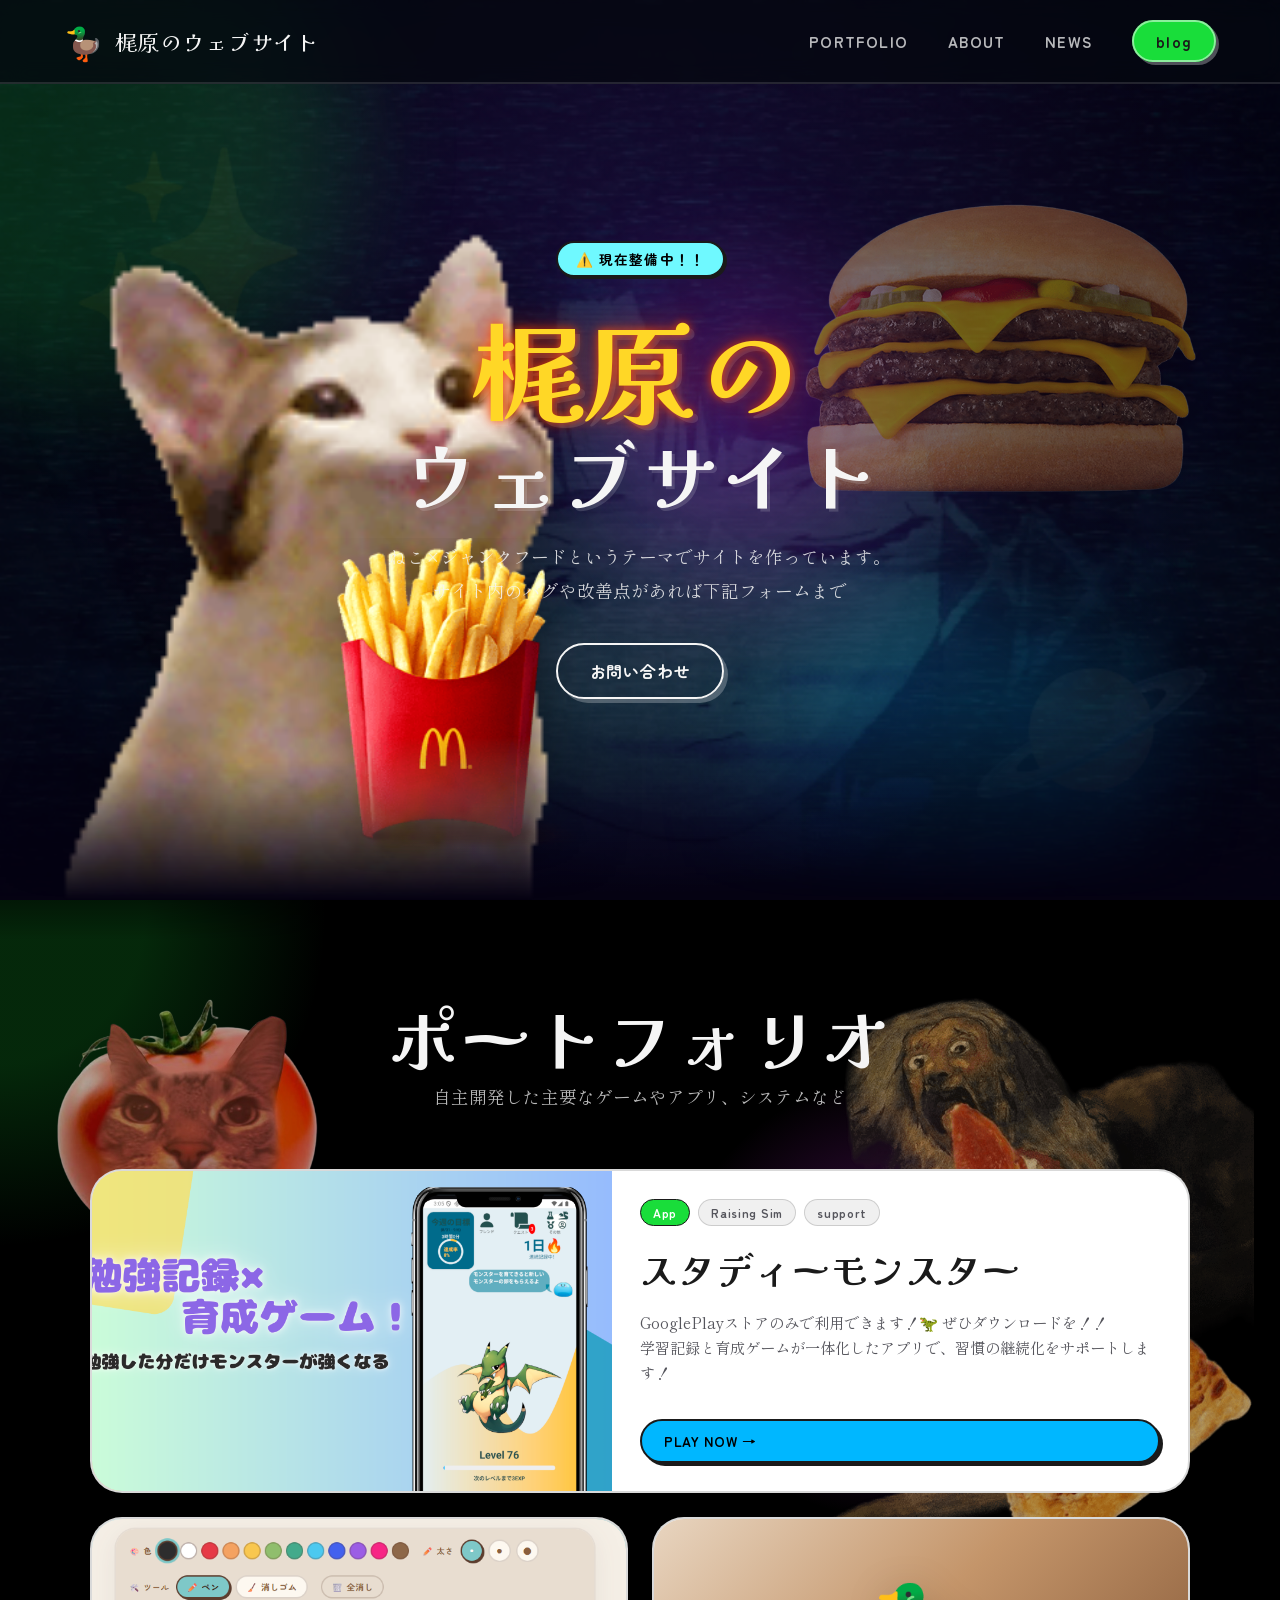
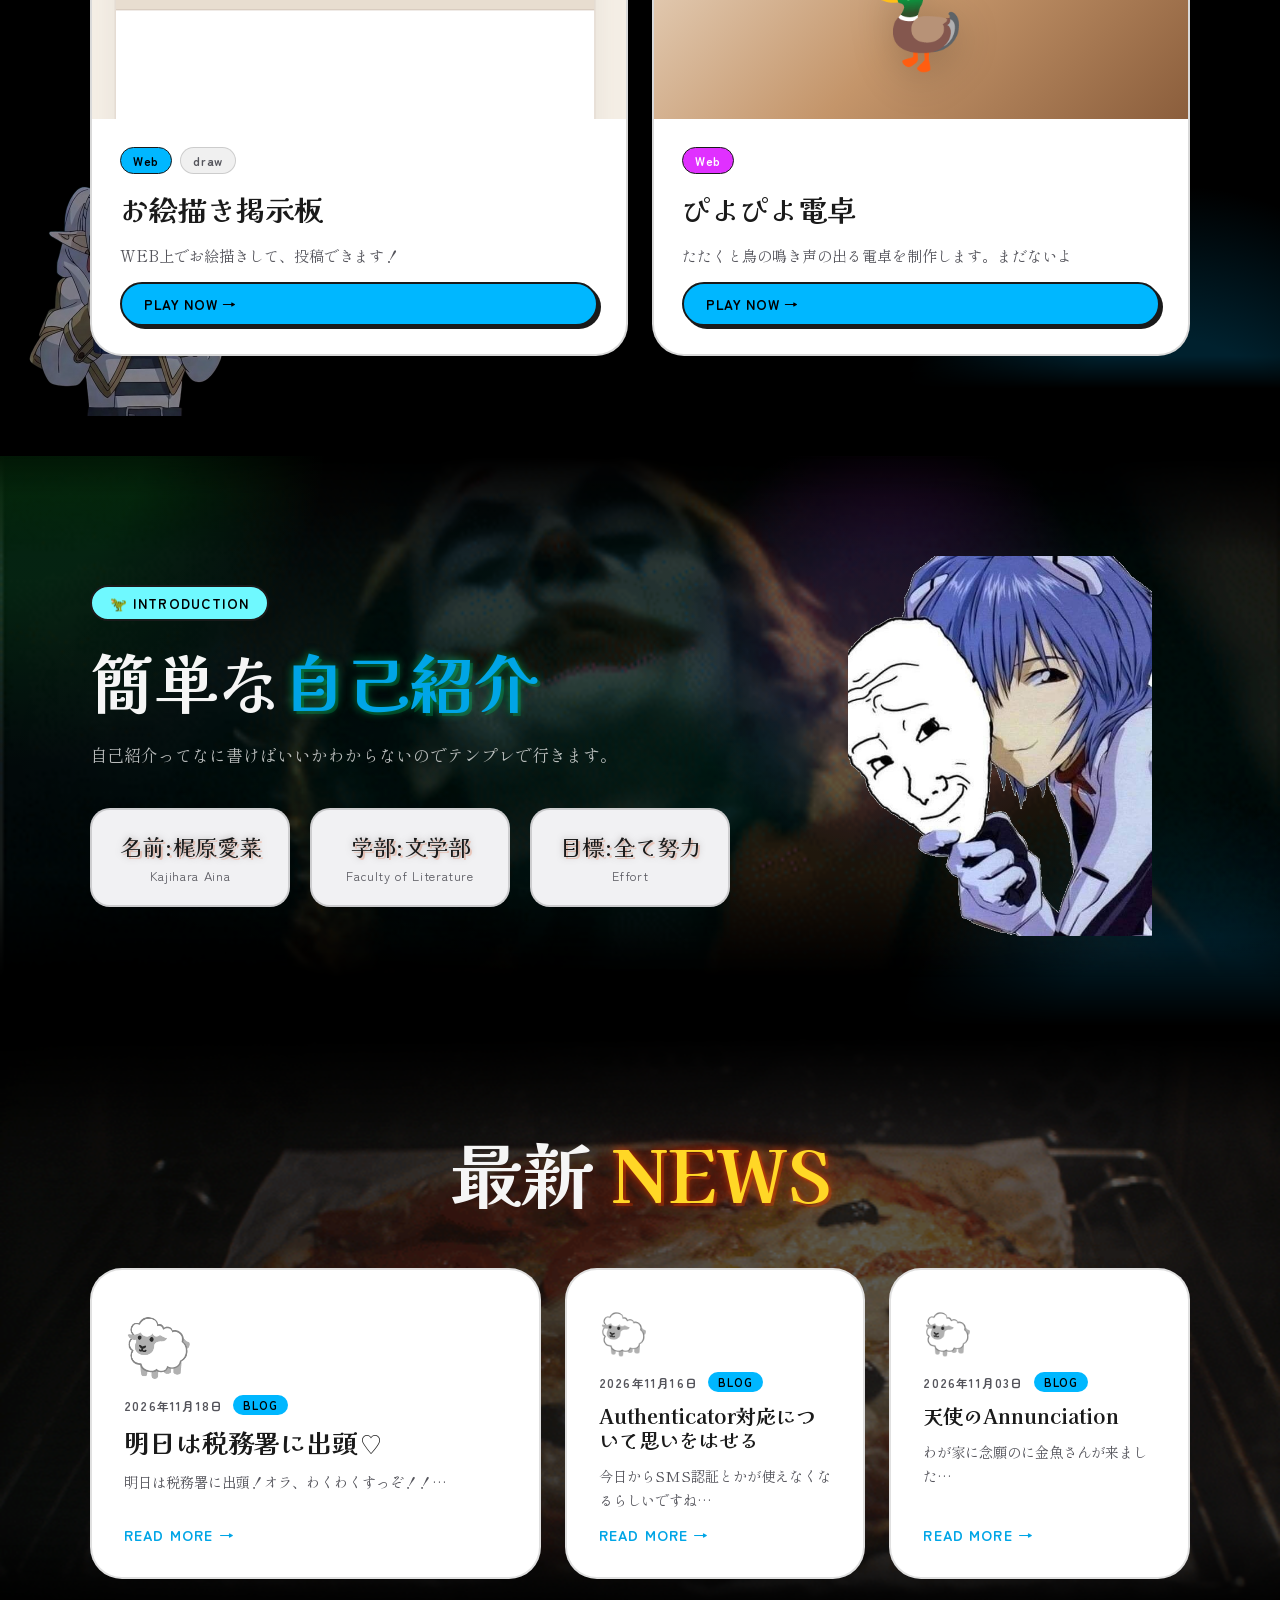
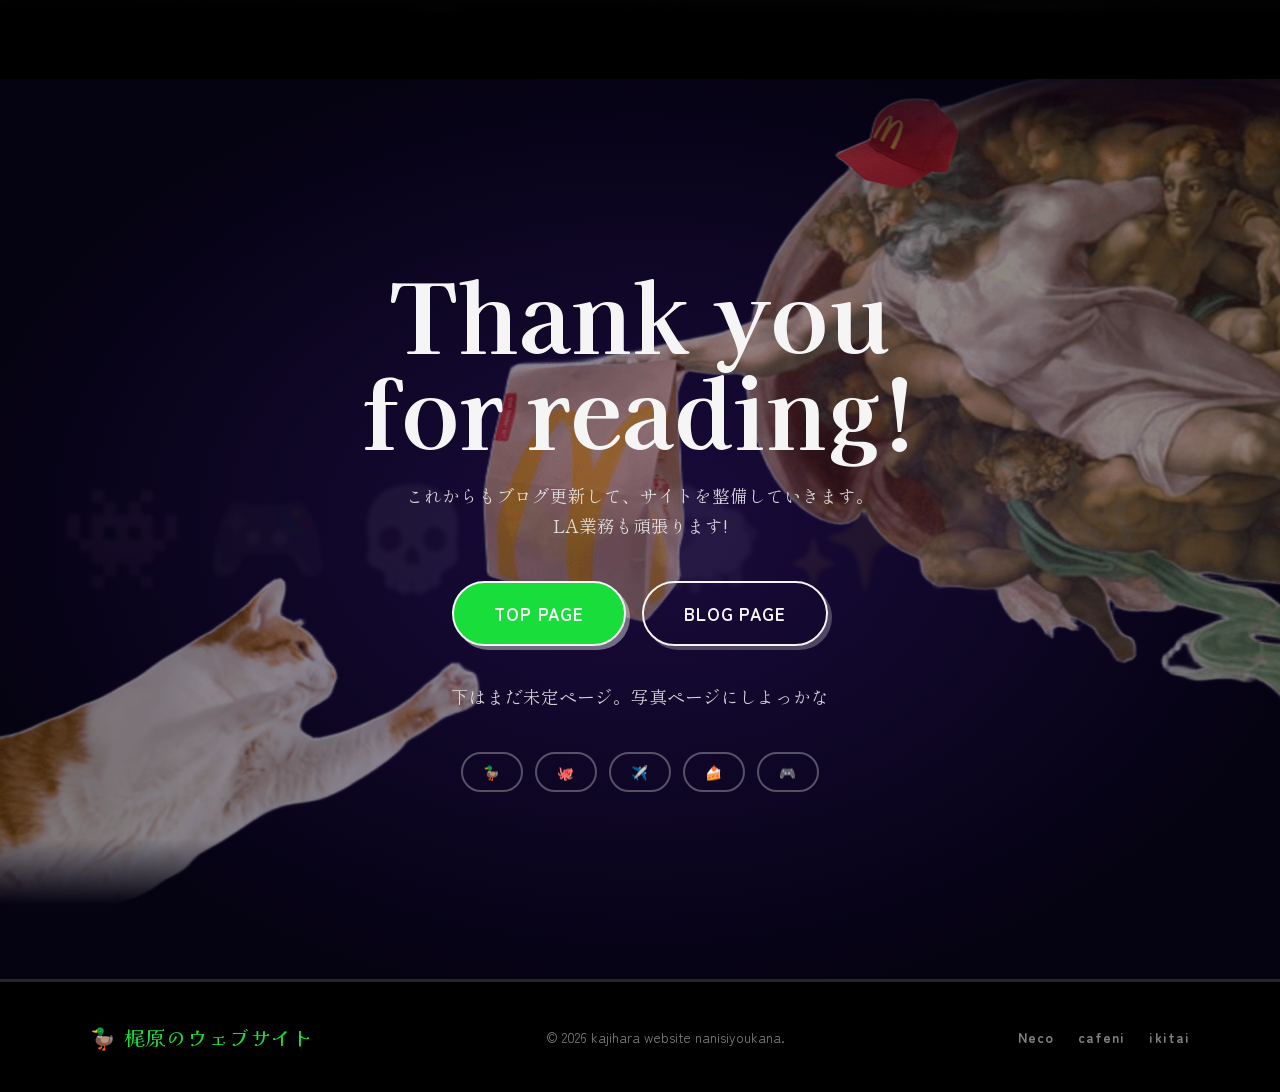
==== index.html @ 25a9c941 "デザイン修正2" ====
<!DOCTYPE html>
<html lang="ja">
<head>
  <meta charset="UTF-8" />
  <meta name="viewport" content="width=device-width, initial-scale=1.0" />
  <meta name="description" content="梶原のウェブサイトです。制作したゲームやアプリ、ブログなどを公開しています。" />
  <meta property="og:title" content="梶原のウェブサイト">
  <meta property="og:description" content="梶原のウェブサイトです。制作したゲームやアプリ、ブログなどを公開しています。">
  <meta property="og:image" content="https://itako0.github.io/gyorocchi-love/assets/img/thumbnail.png">
  <meta property="og:url" content="https://itako0.github.io/gyorocchi-love/">
  <meta property="og:type" content="website">
  <link rel="icon" href="https://itako0.github.io/gyorocchi-love/assets/img/favicon.png" type="image/png">
  <meta property="og:image:width" content="1200">
  <meta property="og:image:height" content="630">
  <meta name="twitter:card" content="summary_large_image">

  <title>梶原のウェブサイト</title>
  <link rel="stylesheet" href="common.css" />
  <link rel="stylesheet" href="cursor.css" />
  <link rel="stylesheet" href="index.css" />
  <link href="https://fonts.googleapis.com/css2?family=Zen+Maru+Gothic:wght@400;500;700;900&family=Shippori+Mincho:wght@400;600;700;800&family=Kaisei+Decol:wght@400;700&display=swap" rel="stylesheet" />
</head>
<body>

  <!-- NAV -->
  <nav class="navbar">
    <div class="nav-logo">
      <span class="logo-icon">🦆</span>
      <span class="logo-text">梶原のウェブサイト</span>
    </div>
    <ul class="nav-links">
      <li><a href="#portfolio">PORTFOLIO</a></li>
      <li><a href="#about">ABOUT</a></li>
      <li><a href="#news">NEWS</a></li>
      <li><a href="blog.html" class="nav-cta">blog</a></li>
    </ul>
    <button class="hamburger" id="hamburger" aria-label="menu">☰</button>
  </nav>

  <!-- HERO -->
  <section class="hero">
    <div class="hero-bg-shapes">
      <div class="shape shape-1"></div>
      <div class="shape shape-2"></div>
      <div class="shape shape-3"></div>
      <div class="blob blob-1">✨</div>
      <div class="blob blob-2">🪐</div>
      <img src="assets/img/dabuti.png" alt="" class="hero-burger-bg" />
    </div>
    <img src="assets/img/lojakg.gif" alt="" class="hero-cat-img" />
    <img src="assets/img/McFry.png" alt="" class="hero-fries-img" />
    <div class="hero-content">
      <div class="hero-badge">⚠️ 現在整備中！！</div>
      <h1 class="hero-title">
        <span class="line-2">梶原の</span>
        <span class="line-3">ウェブサイト</span>
        
      </h1>
      <p class="hero-desc">
       ねこ×ジャンクフードというテーマでサイトを作っています。<br>
       サイト内のバグや改善点があれば下記フォームまで
      </p>
      <div class="hero-btns">
        <a href="https://docs.google.com/forms/d/e/1FAIpQLScjM1PCplizDocFQvT2k_Tk1xQ-bJfkor9nS8gyiro2ziUb2w/viewform?usp=dialog" class="btn btn-outline">お問い合わせ</a>
      </div>
    </div>
  </section>


  <!-- GAMES -->
  <section class="games-section" id="portfolio">
    <div class="section-header">
      <h2 class="section-title">ポートフォリオ</span></h2>
      <p class="section-sub">自主開発した主要なゲームやアプリ、システムなど</p>
    </div>
    <div class="games-grid">
      <div class="game-card featured">
        <div class="game-card-inner">
          <div class="game-art game-art-1">
            <div class="game-art-bg"></div>
            <img src="assets/img/1.png" alt="スタディーモンスター" style="width:100%;height:100%;object-fit:cover;position:absolute;inset:0;" />
             <div class="game-particles">

            </div>
          </div>
          <div class="game-info">
            <div class="game-tags">
              <span class="tag tag-new">App</span>
              <span class="tag">Raising Sim</span>
              <span class="tag">support</span>
            </div>
            <h3 class="game-title">スタディーモンスター</h3>
            <p class="game-desc">GooglePlayストアのみで利用できます！🦖 ぜひダウンロードを！！<br>
              学習記録と育成ゲームが一体化したアプリで、習慣の継続化をサポートします！</p>
            <a href="https://su-studio.com/" class="btn btn-game">PLAY NOW →</a>
          </div>
        </div>
      </div>
      <div class="game-card">
        <div class="game-card-inner">
          <div class="game-art game-art-2">
            <img src="assets/img/oekaki.png" alt="お絵描き" style="width:100%;height:100%;object-fit:cover;position:absolute;inset:0;" />
          </div>
          <div class="game-info">
            <div class="game-tags">
              <span class="tag tag-classic">Web</span>
              <span class="tag">draw</span>
            </div>
            <h3 class="game-title">お絵描き掲示板</h3>
            <p class="game-desc">WEB上でお絵描きして、投稿できます！</p>
            <a href="oekaki.html" class="btn btn-game">PLAY NOW →</a>
          </div>
        </div>
      </div>
      <div class="game-card">
        <div class="game-card-inner">
          <div class="game-art game-art-3">
            <div class="game-emoji">🦆</div>
          </div>
          <div class="game-info">
            <div class="game-tags">
              <span class="tag tag-hard">Web</span>
            </div>
            <h3 class="game-title">ぴよぴよ電卓</h3>
            <p class="game-desc">たたくと鳥の鳴き声の出る電卓を制作します。まだないよ</p>
            <a href="#" class="btn btn-game">PLAY NOW →</a>
          </div>
        </div>
      </div>
    </div>
  </section>

  <!-- ABOUT -->
  <section class="about-section" id="about">
    <div class="about-blob-bg"></div>
    <div class="about-content">
      <div class="about-text">
        <div class="about-tag">🦖 INTRODUCTION</div>
        <h2 class="about-title">簡単な<span class="wiggle-text">自己紹介</span></h2>
        <p>自己紹介ってなに書けばいいかわからないのでテンプレで行きます。</p>
        <div class="stats-row">
          <div class="stat-box">
            <div class="stat-num">名前:梶原愛菜</div>
            <div class="stat-label">Kajihara Aina</div>
          </div>
          <div class="stat-box">
            <div class="stat-num">学部:文学部</div>
            <div class="stat-label">Faculty of Literature</div>
          </div>
          <div class="stat-box">
            <div class="stat-num">目標:全て努力</div>
            <div class="stat-label">Effort</div>
          </div>
        </div>
      </div>
      <div class="about-visual">
        <div class="team-blob">
          <img src="assets/img/ayanami.png" alt="あやなみ" class="about-pikacat" />
        </div>
      </div>
    </div>
  </section>

  <!-- NEWS -->
  <section class="news-section" id="news">
    <div class="section-header">
      <h2 class="section-title">最新 <span class="highlight">NEWS</span></h2>
    </div>
    <!-- posts.js の内容でJSが動的に生成（最新3件） -->
    <div class="news-grid" id="newsGrid"></div>
  </section>

  <!-- CONTACT -->
  <section class="contact-section" id="contact">
    <div class="contact-emoji-bg">👾🎮💀🦖🐑✨🔮🏆</div>
    <div class="contact-inner">
      <h2 class="contact-title">Thank you<br />for reading!</h2>
      <p>これからもブログ更新して、サイトを整備していきます。<br />LA業務も頑張ります!</p>
      <div class="contact-btns">
        <a href="#" class="btn btn-primary btn-big">TOP PAGE</a>
        <a href="blog.html" class="btn btn-outline btn-big">BLOG PAGE</a>
      </div>

      <p>下はまだ未定ページ。写真ページにしよっかな</p>

      <div class="social-links">
        <a href="oekaki.html" class="social-pill">🦆</a>
        <a href="#" class="social-pill">🐙</a>
        <a href="#" class="social-pill">✈️</a>
        <a href="#" class="social-pill">🍰</a>
        <a href="#" class="social-pill">🎮</a>
      </div>
    </div>
  </section>

  <!-- FOOTER -->
  <footer class="footer">
    <div class="footer-inner">
      <div class="footer-logo"><span>🦆</span> 梶原のウェブサイト</div>
      <p class="footer-text">© 2026 kajihara website nanisiyoukana.</p>
      <div class="footer-links">
        <a href="https://ja.wikipedia.org/wiki/%E3%83%8D%E3%82%B3">Neco</a>
        <a href="https://www.starbucks.co.jp/">cafeni</a>
        <a href="https://www.pref.hokkaido.lg.jp/">ikitai</a>
      </div>
    </div>
  </footer>

  <!-- DATA -->
  <script src="posts.js"></script>

  <script>
  // ── NEWSセクション ──
  (function() {
    const CATEGORY_EMOJI = {
      game:  "🎮",
      anime: "📺",
      life:  "🐑",
      make:  "🛠️",
      other: "✨"
    };

    const grid = document.getElementById('newsGrid');
    if (!grid || typeof POSTS === 'undefined') return;

    // IDの重複を除去しつつ日付の新しい順に並べ、先頭3件を取得
    const seen = new Set();
    const picks = [...POSTS]
      .sort((a, b) => b.date.localeCompare(a.date))
      .filter(p => {
        if (seen.has(p.id)) return false;
        seen.add(p.id);
        return true;
      })
      .slice(0, 3);

    if (picks.length === 0) {
      grid.innerHTML = '<p style="text-align:center;color:var(--brown-mid)">まだ記事がないよ</p>';
      return;
    }

    grid.innerHTML = picks.map((p, i) => {
      const big = i === 0 ? 'news-card-big' : '';
      const emoji = CATEGORY_EMOJI[p.category] || '✨';
      return `
        <article class="news-card ${big}">
          <div class="news-emoji">${emoji}</div>
          <div class="news-meta">
            <span class="news-date">${p.dateLabel.toUpperCase()}</span>
            <span class="news-cat">BLOG</span>
          </div>
          <h3>${p.title}</h3>
          <p>${p.summary.slice(0, 80)}…</p>
          <a href="blog.html#${p.id}" class="news-link">READ MORE →</a>
        </article>`;
    }).join('');
  })();

  // ── Hamburger ──
  document.getElementById('hamburger').addEventListener('click', () => {
    document.querySelector('.nav-links').classList.toggle('open');
  });

  // ── Scroll reveal ──
  const observer = new IntersectionObserver(entries => {
    entries.forEach(e => { if (e.isIntersecting) e.target.classList.add('revealed'); });
  }, { threshold: 0.15 });
  document.querySelectorAll('.game-card, .news-card, .stat-box, .about-text, .about-visual').forEach(el => observer.observe(el));
  </script>
</body>
</html>
---- common.css ----
/* =============================================
   common.css — index.html / blog.html 共通スタイル
   配色: 薄いオレンジ・薄い青緑・ベージュ・焦茶色
   ============================================= */

@import url('https://fonts.googleapis.com/css2?family=Zen+Maru+Gothic:wght@400;500;700;900&family=Shippori+Mincho:wght@400;600;700;800&family=Kaisei+Decol:wght@400;700&display=swap');

/* ── Variables ──
   宇宙デザイン: 白 / 黒ベース + サイバー蛍光カラー（コズミックネオン）
   ── */
:root {
  --bg:        #000000;   /* ページ背景（黒） */
  --page-text: #f5f5f5;   /* 黒背景の上に直接置く文字（白） */
  --page-text-sub: rgba(245,245,245,0.75); /* 黒背景の上のサブ文字 */
  --bg-dark:   #f1f1f3;
  --brown:     #1a1a1a;   /* メインテキスト（白背景では黒） */
  --brown-dark:#000000;   /* 黒背景・最深色 */
  --brown-mid: #55555c;   /* サブテキスト（グレー） */
  --orange:    #19dd3a;   /* 蛍光オレンジ */
  --orange-deep:#ffd726;  /* 蛍光オレンジレッド（ネオン） */
  --teal:      #00b7ff;   /* 蛍光グリーン/ティール */
  --teal-deep: #00a5e6;   /* 蛍光グリーン（濃） */
  --teal-light:#6ff9ff;   /* コズミックシアン */
  --cream:     #ffffff;
  --white:     #ffffff;
  --accent:    #f4ff3d;   /* 蛍光イエロー */
  --vsc-blue:   #00c8ff;  /* コズミックエレクトリックブルー */
  --vsc-purple: #e030ff;  /* コズミックネオンパープル/マゼンタ */
  --vsc-green:  #39ff8c;  /* コズミックネオングリーン */
  --vsc-pink:   #ff2ec4;  /* コズミックネオンピンク */
  --space-bg:   #050212;  /* 宇宙空間の黒（わずかに紫みを帯びた黒） */
  --space-bg-2: #1a0b3d;  /* 星雲の中心：深い宇宙紫 */
  --space-text: #f5f5f5;
  /* heroの色とりどりの光の丸を再現（各セクション・ページで共通利用） */
  --glow-shapes:
    radial-gradient(circle 330px at 4% 6%,   rgba(25,221,58,0.18) 0%, rgba(25,221,58,0.18) 45%, transparent 100%),
    radial-gradient(circle 280px at 88% 96%, rgba(0,183,255,0.18) 0%, rgba(0,183,255,0.18) 45%, transparent 100%),
    radial-gradient(circle 220px at 68% 36%, rgba(224,48,255,0.18) 0%, rgba(224,48,255,0.18) 45%, transparent 100%);
  --font-display: 'Kaisei Decol', serif;
  --font-body:    'Zen Maru Gothic', sans-serif;
  --font-mincho:  'Shippori Mincho', serif;
  --radius: 20px;
  --radius-lg: 32px;
}

/* ── Reset ── */
*, *::before, *::after { box-sizing: border-box; margin: 0; padding: 0; }
html { scroll-behavior: smooth; }
body { font-family: var(--font-body); background: var(--bg); color: var(--brown); overflow-x: hidden; }
a { text-decoration: none; color: inherit; }
ul { list-style: none; }

/* ── Buttons ── */
.btn { display: inline-flex; align-items: center; gap: 6px; padding: 14px 32px; border-radius: 100px; font-family: var(--font-body); font-weight: 700; font-size: 1rem; letter-spacing: 0.05em; border: 2.5px solid transparent; transition: transform 0.15s, box-shadow 0.15s; }
.btn:hover { transform: translateY(-3px) scale(1.04); }
.btn:active { transform: scale(0.97); }
.btn-primary { background: var(--orange); color: var(--white); border-color: var(--brown); box-shadow: 4px 4px 0 var(--brown); }
.btn-primary:hover { box-shadow: 6px 6px 0 var(--brown); }
.btn-outline { background: transparent; color: var(--brown); border-color: var(--brown); box-shadow: 4px 4px 0 rgba(0,0,0,0.25); }
.btn-outline:hover { background: var(--brown); color: var(--white); }
.btn-game { background: var(--teal); color: var(--brown-dark); border-color: var(--brown); box-shadow: 3px 3px 0 var(--brown); font-size: 0.85rem; padding: 10px 22px; }
.btn-game:hover { box-shadow: 5px 5px 0 var(--brown); background: var(--teal-deep); color: var(--white); }
.btn-big { font-size: 1.1rem; padding: 18px 40px; }

/* ── Tags ── */
.tag { font-family: var(--font-body); font-weight: 700; font-size: 0.75rem; letter-spacing: 0.06em; padding: 4px 12px; border-radius: 100px; background: rgba(0,0,0,0.06); border: 1.5px solid rgba(0,0,0,0.15); color: var(--brown-mid); }
.tag-new { background: var(--orange); color: var(--white); border-color: var(--brown); }
.tag-classic { background: var(--teal); color: var(--brown-dark); border-color: var(--brown); }
.tag-hard { background: var(--vsc-purple); color: #ffffff; border-color: var(--brown); }

/* ── Navbar ── */
.navbar { position: fixed; top: 0; left: 0; right: 0; z-index: 100; display: flex; align-items: center; justify-content: space-between; padding: 18px 5%; background: rgba(5,7,15,0.75); backdrop-filter: blur(12px); border-bottom: 2px solid rgba(255,255,255,0.12); }
.nav-logo { display: flex; align-items: center; gap: 10px; font-family: var(--font-display); font-size: 1.4rem; color: var(--space-text); letter-spacing: 0.03em; }
.logo-icon { font-size: 2rem; animation: bounce 2s ease-in-out infinite; }
.nav-links { display: flex; align-items: center; gap: 40px; }
.nav-links a { font-family: var(--font-body); font-weight: 700; font-size: 0.95rem; letter-spacing: 0.08em; color: var(--space-text); opacity: 0.75; transition: opacity 0.2s, color 0.2s; }
.nav-links a:hover { opacity: 1; color: var(--teal); }
.nav-cta { background: var(--orange) !important; color: #1a1a1a !important; opacity: 1 !important; padding: 8px 22px; border-radius: 100px; border: 2px solid rgba(255,255,255,0.5) !important; font-family: var(--font-body) !important; font-weight: 700 !important; box-shadow: 3px 3px 0 rgba(255,255,255,0.3); }
.nav-cta:hover { transform: translateY(-2px); box-shadow: 5px 5px 0 rgba(255,255,255,0.3); }
.hamburger { display: none; background: none; border: none; color: var(--space-text); font-size: 1.8rem; }

/* ── Ticker ── */
.ticker-wrap { background: var(--orange); border-top: 3px solid var(--brown); border-bottom: 3px solid var(--brown); overflow: hidden; padding: 14px 0; }
.ticker { display: flex; gap: 60px; white-space: nowrap; animation: ticker 20s linear infinite; }
.ticker span { font-family: var(--font-body); font-weight: 700; font-size: 1rem; color: var(--white); letter-spacing: 0.08em; }

/* ── Section Commons ── */
.section-header { text-align: center; margin-bottom: 60px; }
.section-title { font-family: var(--font-display); font-size: clamp(2.5rem, 6vw, 4.5rem); line-height: 1; color: var(--page-text); }
.section-sub { color: var(--page-text-sub); margin-top: 12px; font-size: 1.1rem; font-family: var(--font-mincho); }
.highlight { color: var(--orange-deep); text-shadow: 0 0 6px rgba(255,69,0,0.6), 0 0 18px rgba(255,69,0,0.4), 3px 3px 0 rgba(255,69,0,0.25); }

/* ── Footer ── */
.footer { background: var(--brown-dark); border-top: 3px solid rgba(255,255,255,0.15); padding: 40px 5%; }
.footer-inner { max-width: 1100px; margin: 0 auto; display: flex; align-items: center; justify-content: space-between; gap: 20px; flex-wrap: wrap; }
.footer-logo { font-family: var(--font-display); font-size: 1.3rem; color: var(--orange); display: flex; align-items: center; gap: 8px; }
.footer-text { color: rgba(255,255,255,0.5); font-size: 0.85rem; }
.footer-links { display: flex; gap: 24px; }
.footer-links a { font-family: var(--font-body); font-weight: 700; font-size: 0.85rem; letter-spacing: 0.08em; color: rgba(255,255,255,0.5); transition: color 0.2s; }
.footer-links a:hover { color: var(--cream); }

/* ── Animations ── */
@keyframes bounce { 0%, 100% { transform: translateY(0); } 50% { transform: translateY(-6px); } }
@keyframes slideIn { from { opacity: 0; transform: translateX(-40px); } to { opacity: 1; transform: none; } }
@keyframes fadeUp { from { opacity: 0; transform: translateY(20px); } to { opacity: 1; transform: none; } }
@keyframes popIn { from { opacity: 0; transform: scale(0.5); } to { opacity: 1; transform: scale(1); } }
@keyframes floatA { 0%, 100% { transform: translateY(0) translateX(0); } 33% { transform: translateY(-20px) translateX(10px); } 66% { transform: translateY(10px) translateX(-15px); } }
@keyframes floatB { 0%, 100% { transform: translateY(0); } 50% { transform: translateY(-20px); } }
@keyframes wiggle { 0%, 90%, 100% { transform: rotate(0deg); } 93% { transform: rotate(-4deg); } 96% { transform: rotate(4deg); } }
@keyframes teamFloat { 0%, 100% { transform: translateY(0); } 50% { transform: translateY(-10px); } }
@keyframes ticker { from { transform: translateX(0); } to { transform: translateX(-50%); } }

/* ── Responsive (共通) ── */
@media (max-width: 768px) {
  .nav-links { display: none; position: absolute; top: 100%; left: 0; right: 0; background: rgba(5,7,15,0.97); padding: 20px; flex-direction: column; gap: 20px; border-bottom: 3px solid rgba(255,255,255,0.15); }
  .nav-links.open { display: flex; }
  .hamburger { display: block; }
  .footer-inner { flex-direction: column; text-align: center; }
}
---- cursor.css ----
/* =============================================
   cursor.css — サイト全体共通カーソル設定
   ============================================= */

body {
  cursor: url('assets/img/cat_cursor.png') 4 4, auto;
}
---- index.css ----
/* =============================================
   index.css — index.html 専用スタイル
   共通変数・リセット・基本要素は common.css に
   ============================================= */

/* ── セクション境界をぼかすためのフェード（画像・光の層の上下端を透明にしてなじませる） ── */
:root {
  --fade-both:   linear-gradient(to bottom, transparent 0, #000 100px, #000 calc(100% - 160px), transparent 90%);
  --fade-bottom: linear-gradient(to bottom, #000 0, #000 calc(100% - 200px), transparent 100%);
  --fade-img-bottom: linear-gradient(to bottom, #000 0, #000 calc(100% - 140px), transparent 100%); /* 境界に接する画像の下端用 */
}

/* ── Hero Section ── */
.hero {
  --cat-w: min(760px, 62vw);
  min-height: 100vh;
  display: flex;
  flex-direction: column;
  align-items: center;
  justify-content: center;
  padding: 120px 5% 80px;
  position: relative;
  overflow: hidden;
  background:
    radial-gradient(ellipse at 20% 20%, rgba(255,255,255,0.9) 0%, transparent 1%),
    radial-gradient(ellipse at 70% 60%, rgba(255,255,255,0.7) 0%, transparent 1%),
    radial-gradient(ellipse at 85% 15%, rgba(255,255,255,0.8) 0%, transparent 1%),
    radial-gradient(ellipse at 40% 80%, rgba(247, 247, 247, 0.6) 0%, transparent 1%),
    radial-gradient(ellipse at 50% 30%, var(--space-bg-2) 0%, var(--space-bg) 70%);
  background-size: 3px 3px, 2px 2px, 2.5px 2.5px, 2px 2px, cover;
  background-repeat: repeat, repeat, repeat, repeat, no-repeat;
  text-align: center;
}
.hero, .hero * { color: var(--space-text); }
.hero { isolation: isolate; }
.hero::before { content: ''; position: absolute; inset: 0; background: url('assets/img/Lain.gif') center / cover no-repeat; opacity: 0.20; pointer-events: none; z-index: -1; -webkit-mask-image: var(--fade-bottom); mask-image: var(--fade-bottom); }

.hero-bg-shapes { position: absolute; inset: 0; pointer-events: none; -webkit-mask-image: var(--fade-bottom); mask-image: var(--fade-bottom); }
.shape {
  position: absolute;
  border-radius: 50%;
  opacity: 0.18;
  filter: blur(60px);
}
.shape-1 {
  width: 500px; height: 500px;
  background: var(--orange);
  top: -100px; left: -150px;
  animation: floatA 8s ease-in-out infinite;
}
.shape-2 {
  width: 400px; height: 400px;
  background: var(--teal);
  bottom: -80px; right: 10%;
  animation: floatB 10s ease-in-out infinite;
}
.shape-3 {
  width: 300px; height: 300px;
  background: var(--vsc-purple);
  top: 30%; right: 30%;
  animation: floatA 12s ease-in-out infinite reverse;
}
.blob { position: absolute; font-size: 200px; opacity: 0.04; pointer-events: none; animation: floatB 14s ease-in-out infinite; }
.blob-1 { top: 10%; left: 5%; }
.blob-2 { bottom: 5%; right: 5%; animation-delay: -3s; }

.hero-burger-bg {
  position: absolute;
  top: 18%;
  right: 0%;
  width: min(560px, 48vw);
  opacity: 0.4;
  z-index: 0;
  pointer-events: none;
  animation: spinSlow 20s linear infinite;
}

@keyframes spinSlow {
  from { transform: rotate(0deg); }
  to { transform: rotate(360deg); }
}

.hero-cat-img {
  position: absolute;
  left: -4%;
  bottom: 0;
  width: var(--cat-w);
  z-index: 1;
  pointer-events: none;
  filter: drop-shadow(0 25px 45px rgba(0,0,0,0.35));
  -webkit-mask-image: var(--fade-img-bottom);
  mask-image: var(--fade-img-bottom);
}

.hero-fries-img {
  position: absolute;
  left: -4%;
  bottom: calc(var(--cat-w) * 0.03);
  width: calc(var(--cat-w) * 0.8);
  transform: translateX(calc(var(--cat-w) * 0.25));
  z-index: 1;
  pointer-events: none;
  filter: drop-shadow(0 15px 25px rgba(0,0,0,0.3));
  -webkit-mask-image: var(--fade-img-bottom);
  mask-image: var(--fade-img-bottom);
}

.hero-content { max-width: 680px; z-index: 2; }

.hero-badge {
  display: inline-block;
  background: var(--teal-light);
  color: var(--brown-dark);
  font-family: var(--font-body);
  font-weight: 700;
  font-size: 0.85rem;
  letter-spacing: 0.08em;
  padding: 6px 18px;
  border-radius: 100px;
  border: 2px solid var(--brown);
  margin-bottom: 28px;
  box-shadow: 2px 2px 0 var(--brown);
  animation: popIn 0.6s cubic-bezier(0.34,1.56,0.64,1) both;
}

.hero-title { font-family: var(--font-display); line-height: 1.1; margin-bottom: 24px; }
.hero-title .line-1 { display: block; font-size: clamp(2rem, 5vw, 3.5rem); color: var(--teal-light); animation: slideIn 0.5s 0.1s both; }
.hero-title .line-2 { display: block; font-size: clamp(3.5rem, 10vw, 7rem); color: var(--orange-deep); text-shadow: 0 0 10px rgba(255,69,0,0.85), 0 0 30px rgba(255,69,0,0.5), 5px 5px 0 rgba(255,255,255,0.12); animation: slideIn 0.5s 0.2s both; }
.hero-title .line-3 { display: block; font-size: clamp(2.5rem, 7vw, 5rem); color: var(--space-text); text-shadow: 3px 3px 0 rgba(255,255,255,0.15); animation: slideIn 0.5s 0.3s both; }
.hero-title .line-4 { display: block; font-size: clamp(2.5rem, 7vw, 5rem); color: var(--teal); text-shadow: 0 0 8px rgba(0,255,178,0.8), 0 0 24px rgba(0,255,178,0.5), 4px 4px 0 rgba(0,230,118,0.3); animation: slideIn 0.5s 0.4s both; }

.hero-desc { font-size: 1.1rem; line-height: 1.9; color: rgba(245,245,245,0.85); margin-bottom: 36px; animation: fadeUp 0.6s 0.5s both; font-family: var(--font-mincho); }
.hero-desc em { color: var(--accent); font-style: normal; font-weight: 700; }
.hero-btns { display: flex; gap: 16px; flex-wrap: wrap; justify-content: center; animation: fadeUp 0.6s 0.6s both; }
.hero .btn-outline { color: var(--space-text); border-color: var(--space-text); box-shadow: 4px 4px 0 rgba(255,255,255,0.25); }
.hero .btn-outline:hover { background: var(--space-text); color: var(--space-bg); }
.hero .btn-primary { border-color: var(--space-text); box-shadow: 4px 4px 0 rgba(255,255,255,0.4); }
.hero .btn-primary:hover { box-shadow: 6px 6px 0 rgba(255,255,255,0.4); }

/* ── Games Section ── */
.games-section { padding: 100px 5%; background: var(--bg); position: relative; overflow: hidden; }
.games-section::before, .about-section::before { content: ''; position: absolute; inset: -60px; background: var(--glow-shapes); pointer-events: none; z-index: 0; animation: floatA 14s ease-in-out infinite; -webkit-mask-image: var(--fade-both); mask-image: var(--fade-both); }
.about-section .about-content { position: relative; z-index: 1; }
.games-section { isolation: isolate; }
.games-section::before { z-index: -1; }
/* ポートフォリオの飾り（セクション基準で配置・すべてカードより後ろ） */
/* 左下：freren（透明度70%） */
.games-section::after { content: ''; position: absolute; inset: 0; pointer-events: none; z-index: -1; opacity: 0.7;
  background: url('assets/img/freren.png') no-repeat left 0.1% bottom 40px / clamp(250px, 18vw, 300px) auto; }
/* 右上：pizakui（透明度70%・ゆらゆら揺れる） */
.games-section .section-header::before { content: ''; position: absolute; right: 2%; top: 10px; width: clamp(500px, 14vw, 230px); aspect-ratio: 654 / 1136; pointer-events: none; z-index: -1; opacity: 0.7;
  background: url('assets/img/pizakui.png') no-repeat center / contain; transform-origin: 50% 40%; animation: pizzaSway 5s ease-in-out infinite; }
@keyframes pizzaSway {
  0%, 100% { transform: translate(0, 0) rotate(-4deg); }
  25%      { transform: translate(-6px, -10px) rotate(0deg); }
  50%      { transform: translate(0, -4px) rotate(4deg); }
  75%      { transform: translate(6px, -12px) rotate(0deg); }
}
/* 左中部：iceneko（くるくる回転） */
.games-section .games-grid::before { content: ''; position: absolute; left: 3%; top: calc(20% - var(--ice-w) / 2); --ice-w: clamp(300px, 13vw, 210px); width: var(--ice-w); height: var(--ice-w); pointer-events: none; z-index: -1; opacity: 0.7;
  background: url('assets/img/iceneko.png') no-repeat center / contain; animation: spinSlow 18s linear infinite; }

.games-grid {
  display: grid;
  grid-template-columns: repeat(2, 1fr);
  gap: 24px;
  max-width: 1100px;
  margin: 0 auto;
}

.game-card {
  background: var(--cream);
  border: 2.5px solid rgba(0,0,0,0.15);
  border-radius: var(--radius-lg);
  overflow: hidden;
  transition: transform 0.25s, box-shadow 0.25s, border-color 0.25s;
  opacity: 0;
  transform: translateY(30px);
}
.game-card.revealed { opacity: 1; transform: translateY(0); transition: opacity 0.5s, transform 0.5s, box-shadow 0.25s, border-color 0.25s; }
.game-card:hover { transform: translateY(-8px) scale(1.01); box-shadow: 0 20px 50px rgba(0,0,0,0.15); border-color: var(--orange); }
.game-card.featured { grid-column: span 2; }
.featured .game-card-inner { display: flex; gap: 0; }
.featured .game-art { flex: 1; }
.featured .game-info { flex: 1; }
.game-card-inner { height: 100%; display: flex; flex-direction: column; }
.featured .game-card-inner { flex-direction: row; }

.game-art { min-height: 200px; display: flex; align-items: center; justify-content: center; position: relative; overflow: hidden; }
.featured .game-art { min-height: 320px; }
.game-art-1 { background: linear-gradient(135deg, #f4d5b8, #e8a87c, #d4956a); }
.game-art-2 { background: linear-gradient(135deg, #b2e0e0, #7ec8c8, #4ba3a3); }
.game-art-3 { background: linear-gradient(135deg, #e8d5c0, #c4956a, #8b5e3c); }

.game-emoji { font-size: 80px; position: relative; z-index: 1; animation: floatB 4s ease-in-out infinite; filter: drop-shadow(0 10px 20px rgba(0,0,0,0.2)); }
.featured .game-emoji { font-size: 120px; }

.game-particles { position: absolute; inset: 0; display: flex; align-items: center; justify-content: space-around; padding: 20px; font-size: 1.5rem; opacity: 0.5; }
.game-particles span:nth-child(1) { animation: floatA 3s ease-in-out infinite; }
.game-particles span:nth-child(2) { animation: floatB 4s ease-in-out infinite; }
.game-particles span:nth-child(3) { animation: floatA 5s ease-in-out infinite reverse; }
.game-particles span:nth-child(4) { animation: floatB 3.5s ease-in-out infinite; }

.game-info { padding: 28px; display: flex; flex-direction: column; gap: 14px; }
.game-tags { display: flex; gap: 8px; flex-wrap: wrap; }
.game-title { font-family: var(--font-display); font-size: 1.8rem; color: var(--brown); }
.featured .game-title { font-size: 2.4rem; }
.game-desc { color: var(--brown-mid); line-height: 1.65; font-size: 0.95rem; flex: 1; font-family: var(--font-mincho); }

/* ── About Section ── */
.about-section { padding: 100px 5%; position: relative; overflow: hidden; background: var(--bg); }
.about-section::after { content: ''; position: absolute; inset: 0; background: url('assets/img/yanineko.gif') center / cover no-repeat; opacity: 0.35; pointer-events: none; z-index: 0; -webkit-mask-image: var(--fade-both); mask-image: var(--fade-both); }
.about-blob-bg { position: absolute; inset: 0; background: radial-gradient(ellipse at 60% 50%, rgba(0,255,178,0.12) 0%, transparent 70%); pointer-events: none; -webkit-mask-image: var(--fade-both); mask-image: var(--fade-both); }
.about-content { max-width: 1100px; margin: 0 auto; display: flex; align-items: center; gap: 80px; }
.about-text { flex: 1; opacity: 0; transform: translateX(-30px); }
.about-text.revealed { opacity: 1; transform: none; transition: all 0.6s ease; }
.about-tag { display: inline-block; background: var(--teal-light); color: var(--brown-dark); font-family: var(--font-body); font-weight: 700; font-size: 0.85rem; letter-spacing: 0.08em; padding: 6px 18px; border-radius: 100px; border: 2px solid var(--brown); margin-bottom: 24px; }
.about-title { font-family: var(--font-display); font-size: clamp(2.5rem, 5vw, 4rem); line-height: 1.1; margin-bottom: 24px; color: var(--page-text); }
.wiggle-text { color: var(--teal-deep); display: inline-block; text-shadow: 0 0 10px rgba(0,230,118,0.55), 3px 3px 0 rgba(0,230,118,0.2); animation: wiggle 3s ease-in-out infinite; }
.about-text p { color: var(--page-text-sub); line-height: 1.9; margin-bottom: 16px; font-size: 1.05rem; font-family: var(--font-mincho); }
.stats-row { display: flex; gap: 20px; margin-top: 36px; }
.stat-box { background: var(--bg-dark); border: 2px solid rgba(0,0,0,0.15); border-radius: var(--radius); padding: 20px 24px; flex: 1; text-align: center; opacity: 0; transform: translateY(20px); transition: opacity 0.5s, transform 0.5s; }
.stat-box.revealed { opacity: 1; transform: none; }
.stat-box:nth-child(1) { transition-delay: 0.1s; }
.stat-box:nth-child(2) { transition-delay: 0.2s; }
.stat-box:nth-child(3) { transition-delay: 0.3s; }
.stat-num { font-family: var(--font-display); font-size: 1.4rem; color: var(--brown-dark-deep); text-shadow: 0 0 6px rgba(100, 89, 85, 0.5), 2px 2px 0 rgba(255,69,0,0.2); }
.stat-label { font-size: 0.8rem; color: var(--brown-mid); letter-spacing: 0.05em; margin-top: 4px; }
.about-visual { flex: 0 0 300px; display: flex; align-items: center; justify-content: center; opacity: 0; transform: translateX(30px); }
.about-visual.revealed { opacity: 1; transform: none; transition: all 0.6s 0.2s ease; }
.team-blob { position: relative; width: 380px; height: 380px; display: flex; align-items: center; justify-content: center; }
.about-pikacat { width: 100%; height: 100%; object-fit: contain; }
.team-emoji { position: absolute; font-size: 2.8rem; background: var(--bg-dark); border-radius: 50%; width: 70px; height: 70px; display: flex; align-items: center; justify-content: center; border: 3px solid var(--teal); box-shadow: 0 4px 16px rgba(0,0,0,0.12); }
.team-e1 { top: 0; left: 50%; transform: translateX(-50%); animation: teamFloat 4s ease-in-out infinite; }
.team-e2 { right: 0; top: 30%; animation: teamFloat 4s ease-in-out 0.5s infinite; }
.team-e3 { bottom: 10%; right: 10%; animation: teamFloat 4s ease-in-out 1s infinite; }
.team-e4 { bottom: 10%; left: 10%; animation: teamFloat 4s ease-in-out 1.5s infinite; }
.team-e5 { left: 0; top: 30%; animation: teamFloat 4s ease-in-out 2s infinite; }

/* ── News Section ── */
.news-section { padding: 100px 5%; background: var(--bg); position: relative; overflow: hidden; }
.news-section::before { content: ''; position: absolute; inset: 0; background: url('assets/img/piza.gif') center / cover no-repeat; opacity: 0.35; pointer-events: none; z-index: 0; -webkit-mask-image: var(--fade-both); mask-image: var(--fade-both); }
.news-section .section-header, .news-section .news-grid { position: relative; z-index: 1; }
.news-grid { display: grid; grid-template-columns: 1.5fr 1fr 1fr; gap: 24px; max-width: 1100px; margin: 0 auto; }
.news-card { background: var(--cream); border: 2px solid rgba(0,0,0,0.12); border-radius: var(--radius-lg); padding: 32px; display: flex; flex-direction: column; gap: 12px; transition: transform 0.25s, border-color 0.25s; opacity: 0; transform: translateY(20px); }
.news-card.revealed { opacity: 1; transform: none; transition: opacity 0.5s, transform 0.5s, border-color 0.25s; }
.news-card:hover { transform: translateY(-6px); border-color: var(--teal); }
.news-emoji { font-size: 2.5rem; }
.news-card-big .news-emoji { font-size: 3.5rem; }
.news-meta { display: flex; gap: 10px; align-items: center; }
.news-date { font-family: var(--font-body); font-weight: 700; font-size: 0.75rem; color: var(--brown-mid); letter-spacing: 0.1em; }
.news-cat { font-family: var(--font-body); font-weight: 700; font-size: 0.7rem; background: var(--teal); color: var(--brown-dark); padding: 2px 10px; border-radius: 100px; letter-spacing: 0.08em; }
.news-card h3 { font-family: var(--font-display); font-size: 1.25rem; line-height: 1.2; color: var(--brown); }
.news-card-big h3 { font-size: 1.6rem; }
.news-card p { color: var(--brown-mid); font-size: 0.9rem; line-height: 1.65; flex: 1; font-family: var(--font-mincho); }
.news-link { font-family: var(--font-body); font-weight: 700; font-size: 0.9rem; letter-spacing: 0.08em; color: var(--teal-deep); transition: color 0.2s; }
.news-link:hover { color: var(--orange-deep); }

/* ── Contact Section ── */
.contact-section {
  padding: 100px 5%;
  position: relative;
  overflow: hidden;
  text-align: center;
  background:
    radial-gradient(ellipse at 15% 70%, rgba(255,255,255,0.9) 0%, transparent 1%),
    radial-gradient(ellipse at 60% 20%, rgba(255,255,255,0.7) 0%, transparent 1%),
    radial-gradient(ellipse at 90% 80%, rgba(255,255,255,0.8) 0%, transparent 1%),
    radial-gradient(ellipse at 35% 40%, rgba(255,255,255,0.6) 0%, transparent 1%),
    radial-gradient(ellipse at 50% 50%, var(--space-bg-2) 0%, var(--space-bg) 75%);
  background-size: 3px 3px, 2px 2px, 2.5px 2.5px, 2px 2px, cover;
  background-repeat: repeat, repeat, repeat, repeat, no-repeat;
  min-height: 100vh;
  display: flex;
  align-items: center;
  justify-content: center;
}
.contact-section, .contact-section * { color: var(--space-text); }
.contact-section::before {
  content: "";
  position: absolute;
  inset: -20px;
  background-image: url('assets/img/kami.png');
  background-size: cover;
  background-position: center;
  background-repeat: no-repeat;
  opacity: 0.55;
  z-index: 0;
  pointer-events: none;
  animation: kamiSway 12s ease-in-out infinite;
  -webkit-mask-image: var(--fade-both);
  mask-image: var(--fade-both);
}
@keyframes kamiSway {
  0%   { transform: translate(0, 0) scale(1.02) rotate(0deg); }
  25%  { transform: translate(10px, -8px) scale(1.03) rotate(0.4deg); }
  50%  { transform: translate(-6px, 6px) scale(1.02) rotate(-0.3deg); }
  75%  { transform: translate(-10px, -4px) scale(1.03) rotate(0.2deg); }
  100% { transform: translate(0, 0) scale(1.02) rotate(0deg); }
}
.contact-emoji-bg { position: absolute; top: 50%; left: 50%; transform: translate(-50%, -50%); font-size: 100px; opacity: 0.06; letter-spacing: 20px; white-space: nowrap; pointer-events: none; filter: blur(2px); animation: floatA 20s linear infinite; z-index: 0; }
.contact-inner { position: relative; z-index: 1; max-width: 700px; margin: 0 auto; }
.contact-title { font-family: var(--font-display); font-size: clamp(3rem, 8vw, 6rem); line-height: 1; margin-bottom: 24px; color: var(--space-text); }
.contact-section p { color: rgba(245,245,245,0.85); font-size: 1.1rem; line-height: 1.7; margin-bottom: 40px; font-family: var(--font-mincho); }
.contact-btns { display: flex; gap: 16px; justify-content: center; flex-wrap: wrap; margin-bottom: 36px; }
.contact-section .btn-outline { color: var(--space-text); border-color: var(--space-text); box-shadow: 4px 4px 0 rgba(255,255,255,0.25); }
.contact-section .btn-outline:hover { background: var(--space-text); color: var(--space-bg); }
.contact-section .btn-primary { border-color: var(--space-text); box-shadow: 4px 4px 0 rgba(255,255,255,0.4); }
.social-links { display: flex; gap: 12px; justify-content: center; flex-wrap: wrap; }
.social-pill { font-family: var(--font-body); font-weight: 700; font-size: 0.85rem; letter-spacing: 0.08em; padding: 8px 20px; border: 2px solid rgba(255,255,255,0.3); border-radius: 100px; color: var(--space-text); transition: all 0.2s; }
.social-pill:hover { border-color: var(--teal); color: var(--teal); transform: translateY(-2px); }

/* ── Responsive (index) ── */
@media (max-width: 1000px) {
  .games-grid { grid-template-columns: 1fr; }
  .game-card.featured { grid-column: span 1; }
  .featured .game-card-inner { flex-direction: column; }
  .news-grid { grid-template-columns: 1fr; }
  .about-content { flex-direction: column; gap: 48px; }
  .about-visual { flex: auto; }
}
@media (max-width: 768px) {
  .hero { padding-top: 100px; gap: 20px; }
  .hero-btns { justify-content: center; }
  .stats-row { flex-direction: column; gap: 12px; }
  .hero { --cat-w: min(400px, 78vw); }
  .hero-cat-img { width: var(--cat-w); left: 50%; right: auto; bottom: 0; transform: translateX(-50%); opacity: 0.5; }
  .hero-fries-img { width: calc(var(--cat-w) * 0.8); left: 50%; bottom: calc(var(--cat-w) * 0.03); transform: translateX(calc(-50% + var(--cat-w) * 0.25)); opacity: 0.5; }
  .hero-burger-bg { width: min(260px, 62vw); top: 20%; right: 0%; opacity: 0.3; }
}
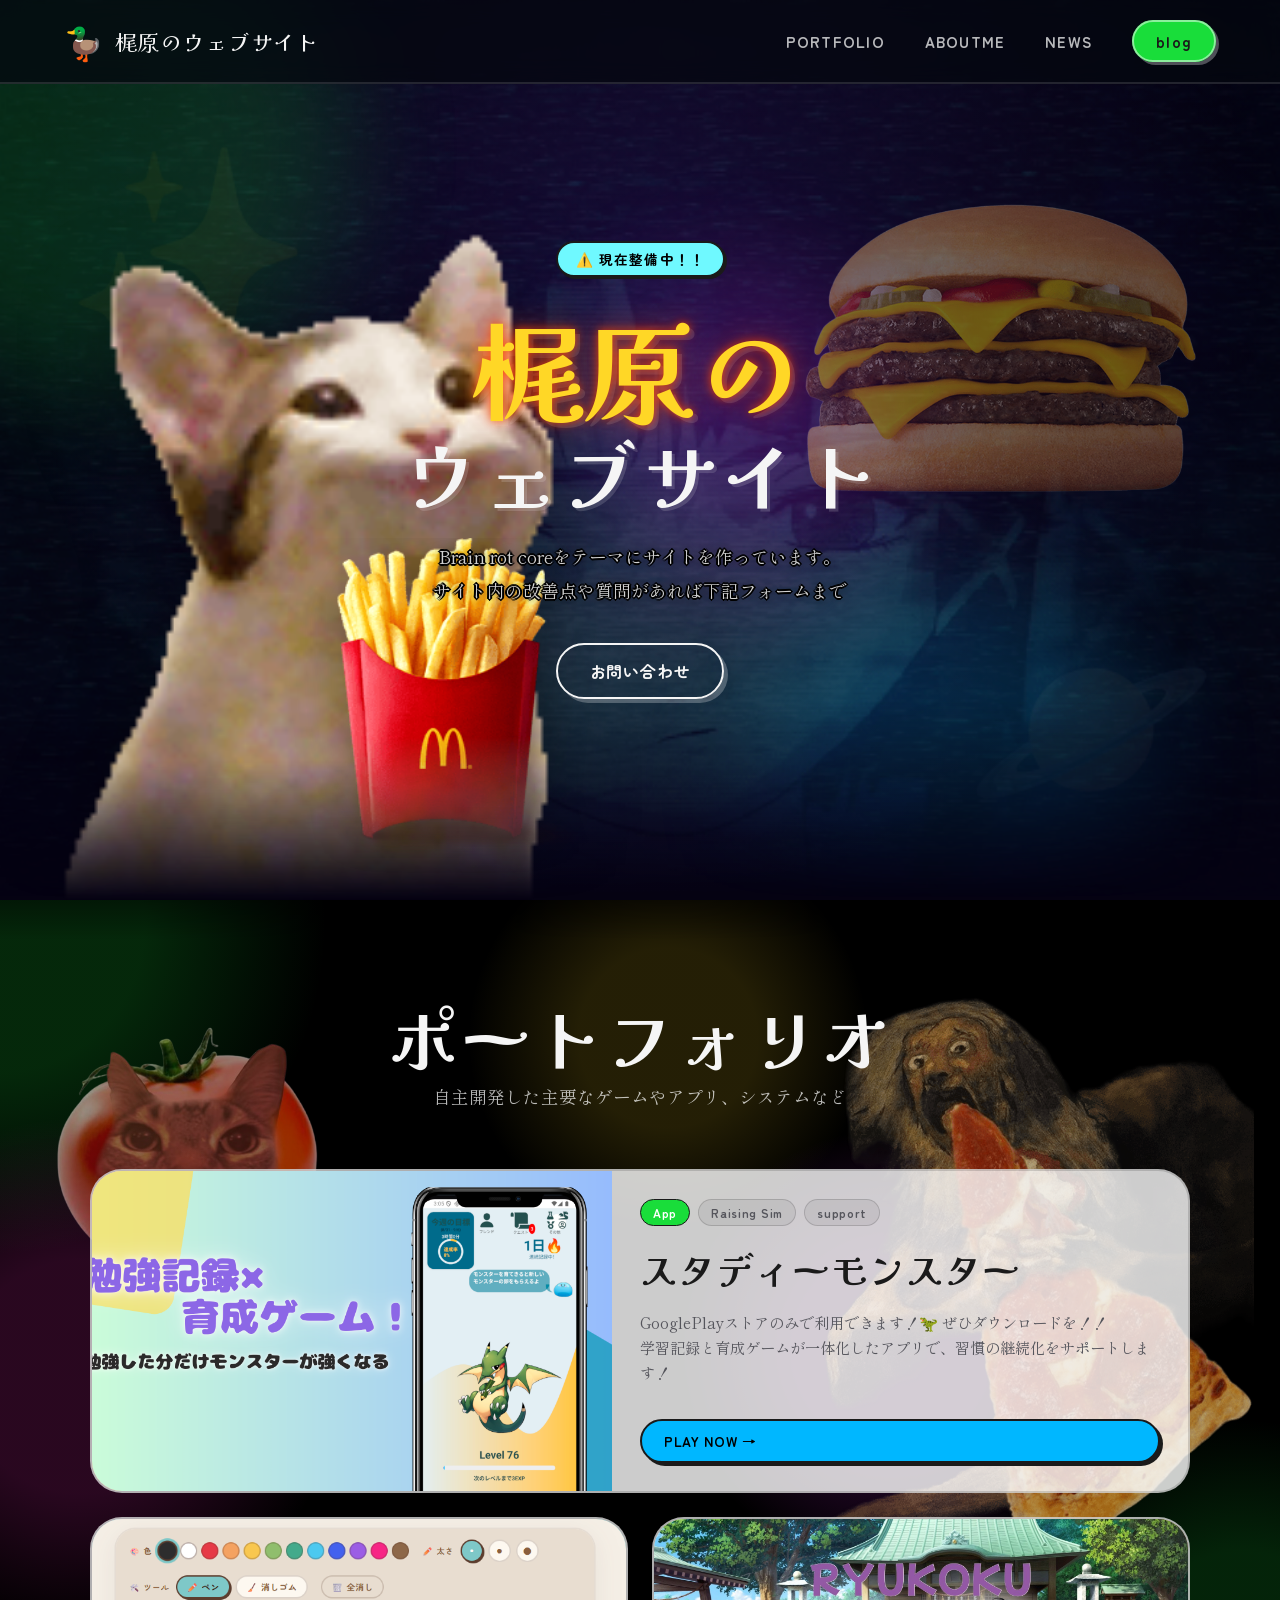
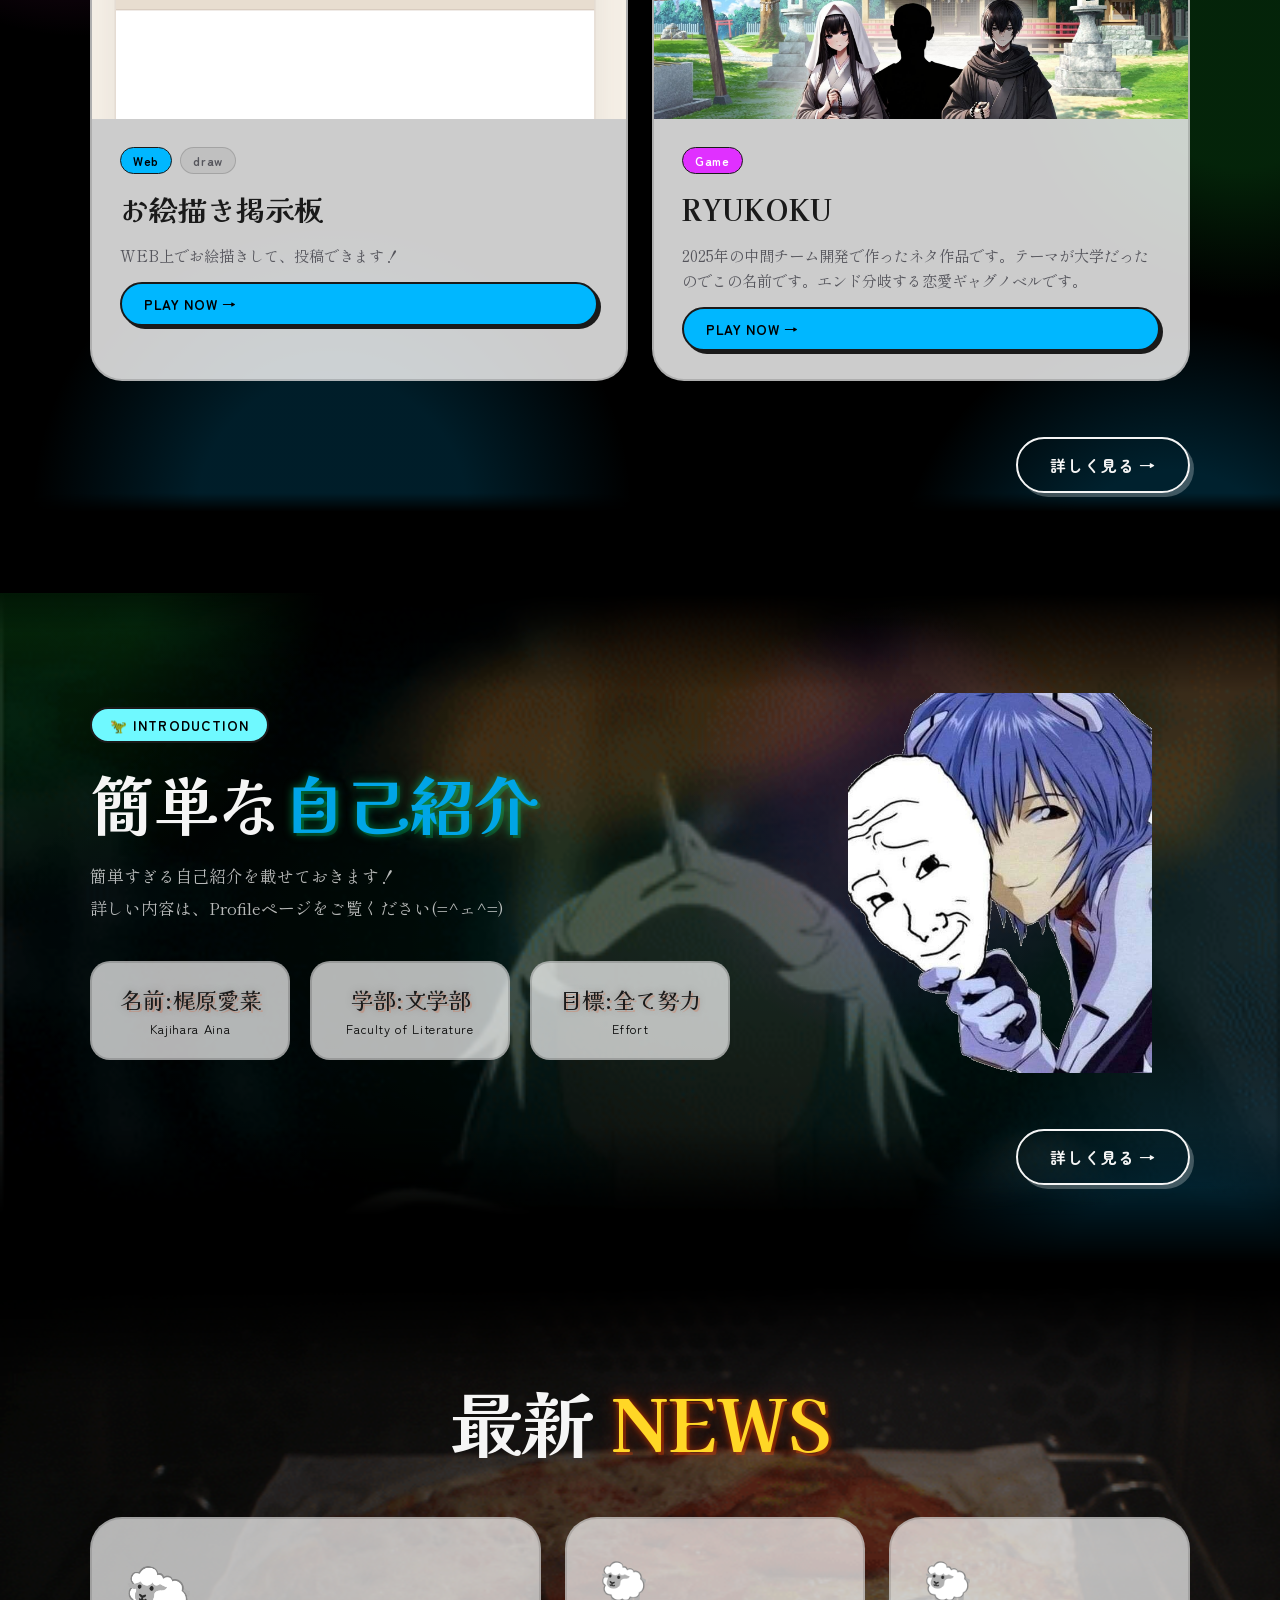
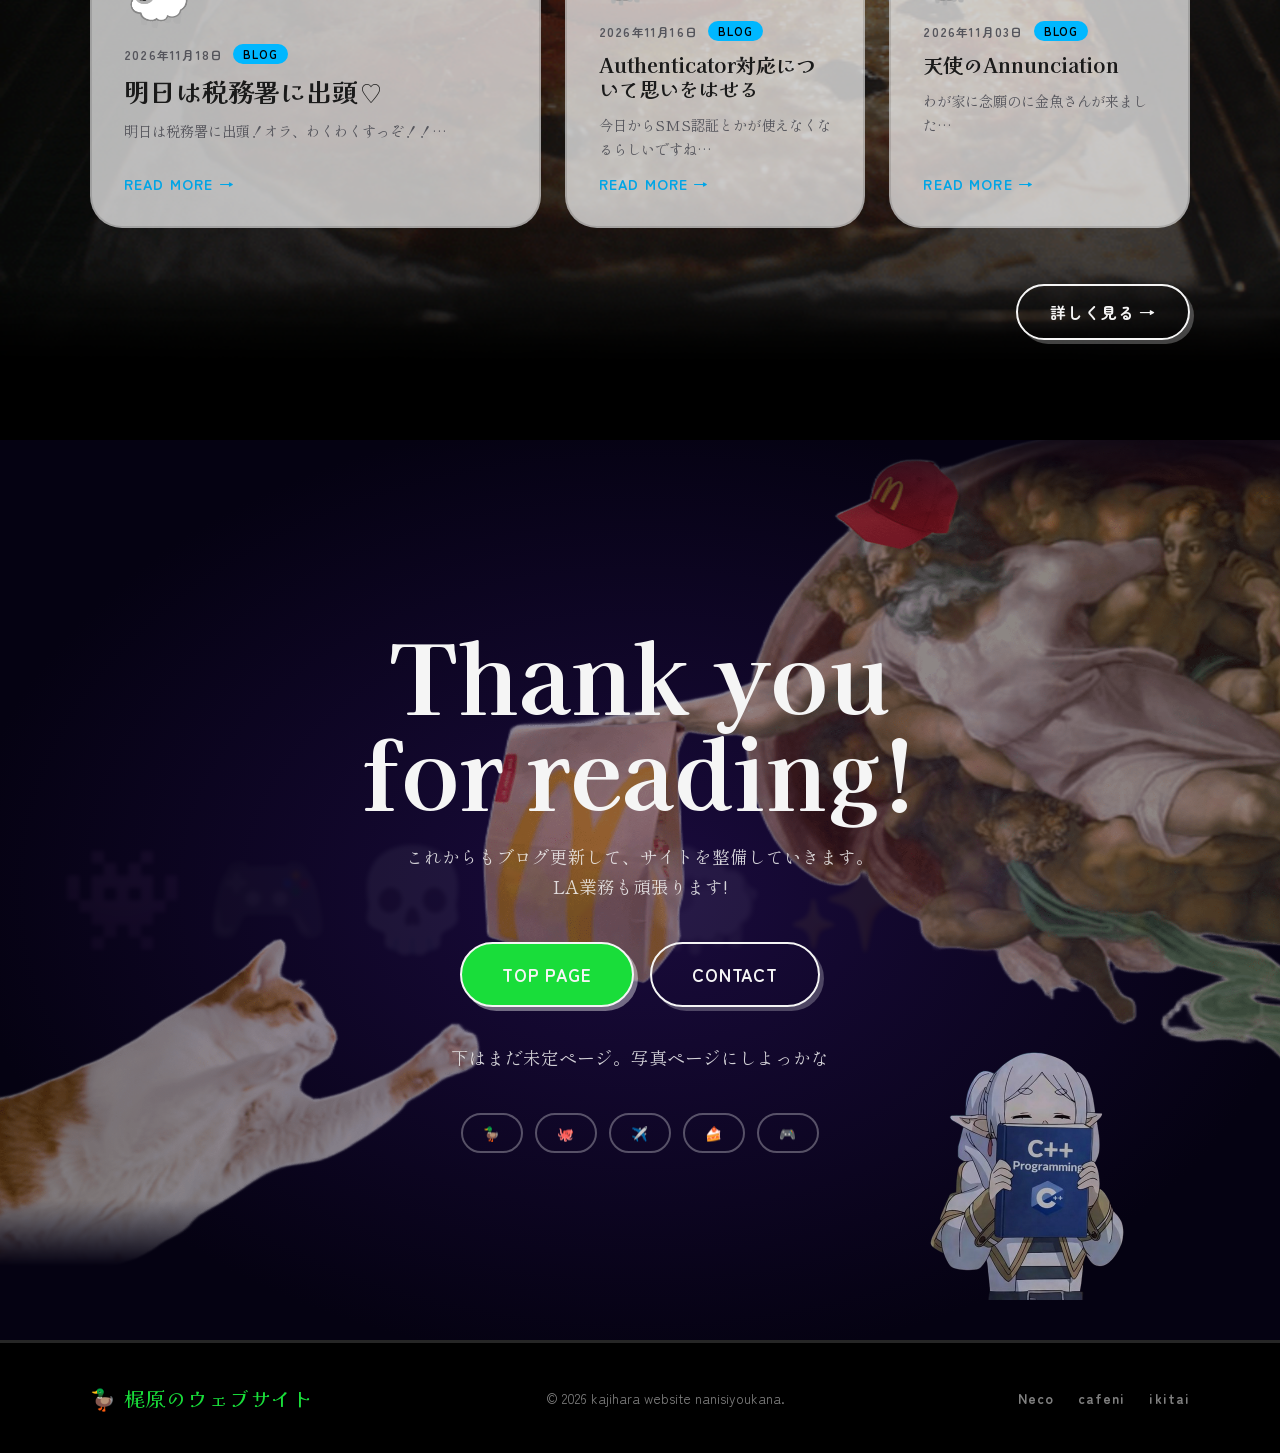
==== commit 3d4a4a8e: "portfolio追加" ====
--- a/index.html
+++ b/index.html
@@ -29,8 +29,8 @@
       <span class="logo-text">梶原のウェブサイト</span>
     </div>
     <ul class="nav-links">
-      <li><a href="#portfolio">PORTFOLIO</a></li>
-      <li><a href="#about">ABOUT</a></li>
+      <li><a href="portfolio.html">PORTFOLIO</a></li>
+      <li><a href="#about">ABOUTME</a></li>
       <li><a href="#news">NEWS</a></li>
       <li><a href="blog.html" class="nav-cta">blog</a></li>
     </ul>
@@ -57,8 +57,8 @@
         
       </h1>
       <p class="hero-desc">
-       ねこ×ジャンクフードというテーマでサイトを作っています。<br>
-       サイト内のバグや改善点があれば下記フォームまで
+       Brain rot coreをテーマにサイトを作っています。<br>
+       サイト内の改善点や質問があれば下記フォームまで
       </p>
       <div class="hero-btns">
         <a href="https://docs.google.com/forms/d/e/1FAIpQLScjM1PCplizDocFQvT2k_Tk1xQ-bJfkor9nS8gyiro2ziUb2w/viewform?usp=dialog" class="btn btn-outline">お問い合わせ</a>
@@ -115,29 +115,34 @@
       <div class="game-card">
         <div class="game-card-inner">
           <div class="game-art game-art-3">
-            <div class="game-emoji">🦆</div>
+            <img src="assets/img/ryukoku.jpg" alt="RYUKOKU" style="width:100%;height:100%;object-fit:cover;position:absolute;inset:0;" />
           </div>
           <div class="game-info">
             <div class="game-tags">
-              <span class="tag tag-hard">Web</span>
-            </div>
-            <h3 class="game-title">ぴよぴよ電卓</h3>
-            <p class="game-desc">たたくと鳥の鳴き声の出る電卓を制作します。まだないよ</p>
-            <a href="#" class="btn btn-game">PLAY NOW →</a>
-          </div>
-        </div>
-      </div>
-    </div>
-  </section>
-
-  <!-- ABOUT -->
+              <span class="tag tag-hard">Game</span>
+            </div>
+            <h3 class="game-title">RYUKOKU</h3>
+            <p class="game-desc">2025年の中間チーム開発で作ったネタ作品です。テーマが大学だったのでこの名前です。エンド分岐する恋愛ギャグノベルです。</p>
+            <a href="portfolio.html?id=piyopiyo-calc" class="btn btn-game">PLAY NOW →</a>
+          </div>
+        </div>
+      </div>
+    </div>
+    <div class="section-more">
+      <!-- ↓ 飛び先のURLを href に貼ってください -->
+      <a href="portfolio.html" class="btn btn-more">詳しく見る →</a>
+    </div>
+  </section>
+
+  <!-- ABOUTME -->
   <section class="about-section" id="about">
     <div class="about-blob-bg"></div>
     <div class="about-content">
       <div class="about-text">
         <div class="about-tag">🦖 INTRODUCTION</div>
         <h2 class="about-title">簡単な<span class="wiggle-text">自己紹介</span></h2>
-        <p>自己紹介ってなに書けばいいかわからないのでテンプレで行きます。</p>
+        <p>簡単すぎる自己紹介を載せておきます！</br>
+        詳しい内容は、Profileページをご覧ください(=^ェ^=)</p>
         <div class="stats-row">
           <div class="stat-box">
             <div class="stat-num">名前:梶原愛菜</div>
@@ -159,6 +164,10 @@
         </div>
       </div>
     </div>
+    <div class="section-more">
+      <!-- ↓ 飛び先のURLを href に貼ってください -->
+      <a href="blog.html" class="btn btn-more">詳しく見る →</a>
+    </div>
   </section>
 
   <!-- NEWS -->
@@ -168,6 +177,10 @@
     </div>
     <!-- posts.js の内容でJSが動的に生成（最新3件） -->
     <div class="news-grid" id="newsGrid"></div>
+    <div class="section-more">
+      <!-- ↓ 飛び先のURLを href に貼ってください -->
+      <a href="#" class="btn btn-more">詳しく見る →</a>
+    </div>
   </section>
 
   <!-- CONTACT -->
@@ -178,7 +191,7 @@
       <p>これからもブログ更新して、サイトを整備していきます。<br />LA業務も頑張ります!</p>
       <div class="contact-btns">
         <a href="#" class="btn btn-primary btn-big">TOP PAGE</a>
-        <a href="blog.html" class="btn btn-outline btn-big">BLOG PAGE</a>
+        <a href="https://docs.google.com/forms/d/e/1FAIpQLScjM1PCplizDocFQvT2k_Tk1xQ-bJfkor9nS8gyiro2ziUb2w/viewform?usp=dialog" class="btn btn-outline btn-big">CONTACT</a>
       </div>
 
       <p>下はまだ未定ページ。写真ページにしよっかな</p>
--- a/index.css
+++ b/index.css
@@ -129,7 +129,7 @@
 .hero-title .line-3 { display: block; font-size: clamp(2.5rem, 7vw, 5rem); color: var(--space-text); text-shadow: 3px 3px 0 rgba(255,255,255,0.15); animation: slideIn 0.5s 0.3s both; }
 .hero-title .line-4 { display: block; font-size: clamp(2.5rem, 7vw, 5rem); color: var(--teal); text-shadow: 0 0 8px rgba(0,255,178,0.8), 0 0 24px rgba(0,255,178,0.5), 4px 4px 0 rgba(0,230,118,0.3); animation: slideIn 0.5s 0.4s both; }
 
-.hero-desc { font-size: 1.1rem; line-height: 1.9; color: rgba(245,245,245,0.85); margin-bottom: 36px; animation: fadeUp 0.6s 0.5s both; font-family: var(--font-mincho); }
+.hero-desc { font-size: 1.1rem; line-height: 1.9; color: rgba(245,245,245,0.85); text-shadow: -1px -1px 0 #000, 1px -1px 0 #000, -1px 1px 0 #000, 1px 1px 0 #000, 0 -2px 0 #000, 0 2px 0 #000, -2px 0 0 #000, 2px 0 0 #000, 0 0 10px #000; margin-bottom: 36px; animation: fadeUp 0.6s 0.5s both; font-family: var(--font-mincho); }
 .hero-desc em { color: var(--accent); font-style: normal; font-weight: 700; }
 .hero-btns { display: flex; gap: 16px; flex-wrap: wrap; justify-content: center; animation: fadeUp 0.6s 0.6s both; }
 .hero .btn-outline { color: var(--space-text); border-color: var(--space-text); box-shadow: 4px 4px 0 rgba(255,255,255,0.25); }
@@ -137,16 +137,21 @@
 .hero .btn-primary { border-color: var(--space-text); box-shadow: 4px 4px 0 rgba(255,255,255,0.4); }
 .hero .btn-primary:hover { box-shadow: 6px 6px 0 rgba(255,255,255,0.4); }
 
+/* ── 各セクション下の「詳しく見る」ボタン ── */
+.section-more { position: relative; z-index: 1; max-width: 1100px; margin: 56px auto 0; text-align: right; }
+/* heroの「お問い合わせ」ボタン（.hero .btn-outline）と同じデザイン */
+.btn-more { background: transparent; color: var(--space-text); border-color: var(--space-text); box-shadow: 4px 4px 0 rgba(255,255,255,0.25); }
+.btn-more:hover { background: var(--space-text); color: var(--space-bg); }
+
 /* ── Games Section ── */
 .games-section { padding: 100px 5%; background: var(--bg); position: relative; overflow: hidden; }
 .games-section::before, .about-section::before { content: ''; position: absolute; inset: -60px; background: var(--glow-shapes); pointer-events: none; z-index: 0; animation: floatA 14s ease-in-out infinite; -webkit-mask-image: var(--fade-both); mask-image: var(--fade-both); }
 .about-section .about-content { position: relative; z-index: 1; }
 .games-section { isolation: isolate; }
-.games-section::before { z-index: -1; }
+/* ポートフォリオは光の丸を追加（共通の3つ + 4つ） */
+.games-section::before { z-index: -1; background: radial-gradient(circle 260px at 10% 38%, rgba(255,46,196,0.16) 0%, rgba(255,46,196,0.16) 45%, transparent 100%), radial-gradient(circle 240px at 93% 58%, rgba(25,221,58,0.16) 0%, rgba(25,221,58,0.16) 45%, transparent 100%), radial-gradient(circle 300px at 28% 90%, rgba(0,183,255,0.16) 0%, rgba(0,183,255,0.16) 45%, transparent 100%), radial-gradient(circle 200px at 52% 14%, rgba(255,215,38,0.14) 0%, rgba(255,215,38,0.14) 45%, transparent 100%), var(--glow-shapes); }
 /* ポートフォリオの飾り（セクション基準で配置・すべてカードより後ろ） */
-/* 左下：freren（透明度70%） */
-.games-section::after { content: ''; position: absolute; inset: 0; pointer-events: none; z-index: -1; opacity: 0.7;
-  background: url('assets/img/freren.png') no-repeat left 0.1% bottom 40px / clamp(250px, 18vw, 300px) auto; }
+
 /* 右上：pizakui（透明度70%・ゆらゆら揺れる） */
 .games-section .section-header::before { content: ''; position: absolute; right: 2%; top: 10px; width: clamp(500px, 14vw, 230px); aspect-ratio: 654 / 1136; pointer-events: none; z-index: -1; opacity: 0.7;
   background: url('assets/img/pizakui.png') no-repeat center / contain; transform-origin: 50% 40%; animation: pizzaSway 5s ease-in-out infinite; }
@@ -157,7 +162,7 @@
   75%      { transform: translate(6px, -12px) rotate(0deg); }
 }
 /* 左中部：iceneko（くるくる回転） */
-.games-section .games-grid::before { content: ''; position: absolute; left: 3%; top: calc(20% - var(--ice-w) / 2); --ice-w: clamp(300px, 13vw, 210px); width: var(--ice-w); height: var(--ice-w); pointer-events: none; z-index: -1; opacity: 0.7;
+.games-section .games-grid::before { content: ''; position: absolute; left: 3%; top: calc(20% - var(--ice-w) / 2); --ice-w: clamp(300px, 13vw, 210px); width: var(--ice-w); height: var(--ice-w); pointer-events: none; z-index: -1; opacity: 0.6;
   background: url('assets/img/iceneko.png') no-repeat center / contain; animation: spinSlow 18s linear infinite; }
 
 .games-grid {
@@ -177,7 +182,7 @@
   opacity: 0;
   transform: translateY(30px);
 }
-.game-card.revealed { opacity: 1; transform: translateY(0); transition: opacity 0.5s, transform 0.5s, box-shadow 0.25s, border-color 0.25s; }
+.game-card.revealed { opacity: 1;background-color: rgba(255,255,255,0.8);transform: translateY(0); transition: opacity 0.5s, transform 0.5s, box-shadow 0.25s, border-color 0.25s; }
 .game-card:hover { transform: translateY(-8px) scale(1.01); box-shadow: 0 20px 50px rgba(0,0,0,0.15); border-color: var(--orange); }
 .game-card.featured { grid-column: span 2; }
 .featured .game-card-inner { display: flex; gap: 0; }
@@ -219,13 +224,13 @@
 .wiggle-text { color: var(--teal-deep); display: inline-block; text-shadow: 0 0 10px rgba(0,230,118,0.55), 3px 3px 0 rgba(0,230,118,0.2); animation: wiggle 3s ease-in-out infinite; }
 .about-text p { color: var(--page-text-sub); line-height: 1.9; margin-bottom: 16px; font-size: 1.05rem; font-family: var(--font-mincho); }
 .stats-row { display: flex; gap: 20px; margin-top: 36px; }
-.stat-box { background: var(--bg-dark); border: 2px solid rgba(0,0,0,0.15); border-radius: var(--radius); padding: 20px 24px; flex: 1; text-align: center; opacity: 0; transform: translateY(20px); transition: opacity 0.5s, transform 0.5s; }
-.stat-box.revealed { opacity: 1; transform: none; }
+.stat-box { background: var(--bg-dark); border: 2px solid rgba(0,0,0,0.15); border-radius: var(--radius); padding: 20px 24px; flex: 1; text-align: center; transform: translateY(20px); transition: opacity 0.5s, transform 0.5s; }
+.stat-box.revealed { background-color:rgba(255,255,255,0.7); transform: none; }
 .stat-box:nth-child(1) { transition-delay: 0.1s; }
 .stat-box:nth-child(2) { transition-delay: 0.2s; }
 .stat-box:nth-child(3) { transition-delay: 0.3s; }
 .stat-num { font-family: var(--font-display); font-size: 1.4rem; color: var(--brown-dark-deep); text-shadow: 0 0 6px rgba(100, 89, 85, 0.5), 2px 2px 0 rgba(255,69,0,0.2); }
-.stat-label { font-size: 0.8rem; color: var(--brown-mid); letter-spacing: 0.05em; margin-top: 4px; }
+.stat-label { font-size: 0.8rem; color: rgb(0,0,0); letter-spacing: 0.05em; margin-top: 4px; }
 .about-visual { flex: 0 0 300px; display: flex; align-items: center; justify-content: center; opacity: 0; transform: translateX(30px); }
 .about-visual.revealed { opacity: 1; transform: none; transition: all 0.6s 0.2s ease; }
 .team-blob { position: relative; width: 380px; height: 380px; display: flex; align-items: center; justify-content: center; }
@@ -243,7 +248,7 @@
 .news-section .section-header, .news-section .news-grid { position: relative; z-index: 1; }
 .news-grid { display: grid; grid-template-columns: 1.5fr 1fr 1fr; gap: 24px; max-width: 1100px; margin: 0 auto; }
 .news-card { background: var(--cream); border: 2px solid rgba(0,0,0,0.12); border-radius: var(--radius-lg); padding: 32px; display: flex; flex-direction: column; gap: 12px; transition: transform 0.25s, border-color 0.25s; opacity: 0; transform: translateY(20px); }
-.news-card.revealed { opacity: 1; transform: none; transition: opacity 0.5s, transform 0.5s, border-color 0.25s; }
+.news-card.revealed { opacity: 1;background-color: rgba(255,255,255,0.7); transform: none; transition: opacity 0.5s, transform 0.5s, border-color 0.25s; }
 .news-card:hover { transform: translateY(-6px); border-color: var(--teal); }
 .news-emoji { font-size: 2.5rem; }
 .news-card-big .news-emoji { font-size: 3.5rem; }
@@ -257,6 +262,10 @@
 .news-link:hover { color: var(--orange-deep); }
 
 /* ── Contact Section ── */
+/* contactの右下：freren（透明度70%） */
+.contact-section::after { content: ''; position: absolute; right: 10%; bottom: 40px; width: clamp(250px, 18vw, 300px); aspect-ratio: 1; pointer-events: none; z-index: 0; opacity: 0.9;
+  background: url('assets/img/freren.png') no-repeat right bottom / contain; }
+
 .contact-section {
   padding: 100px 5%;
   position: relative;
@@ -291,6 +300,9 @@
   -webkit-mask-image: var(--fade-both);
   mask-image: var(--fade-both);
 }
+
+
+
 @keyframes kamiSway {
   0%   { transform: translate(0, 0) scale(1.02) rotate(0deg); }
   25%  { transform: translate(10px, -8px) scale(1.03) rotate(0.4deg); }
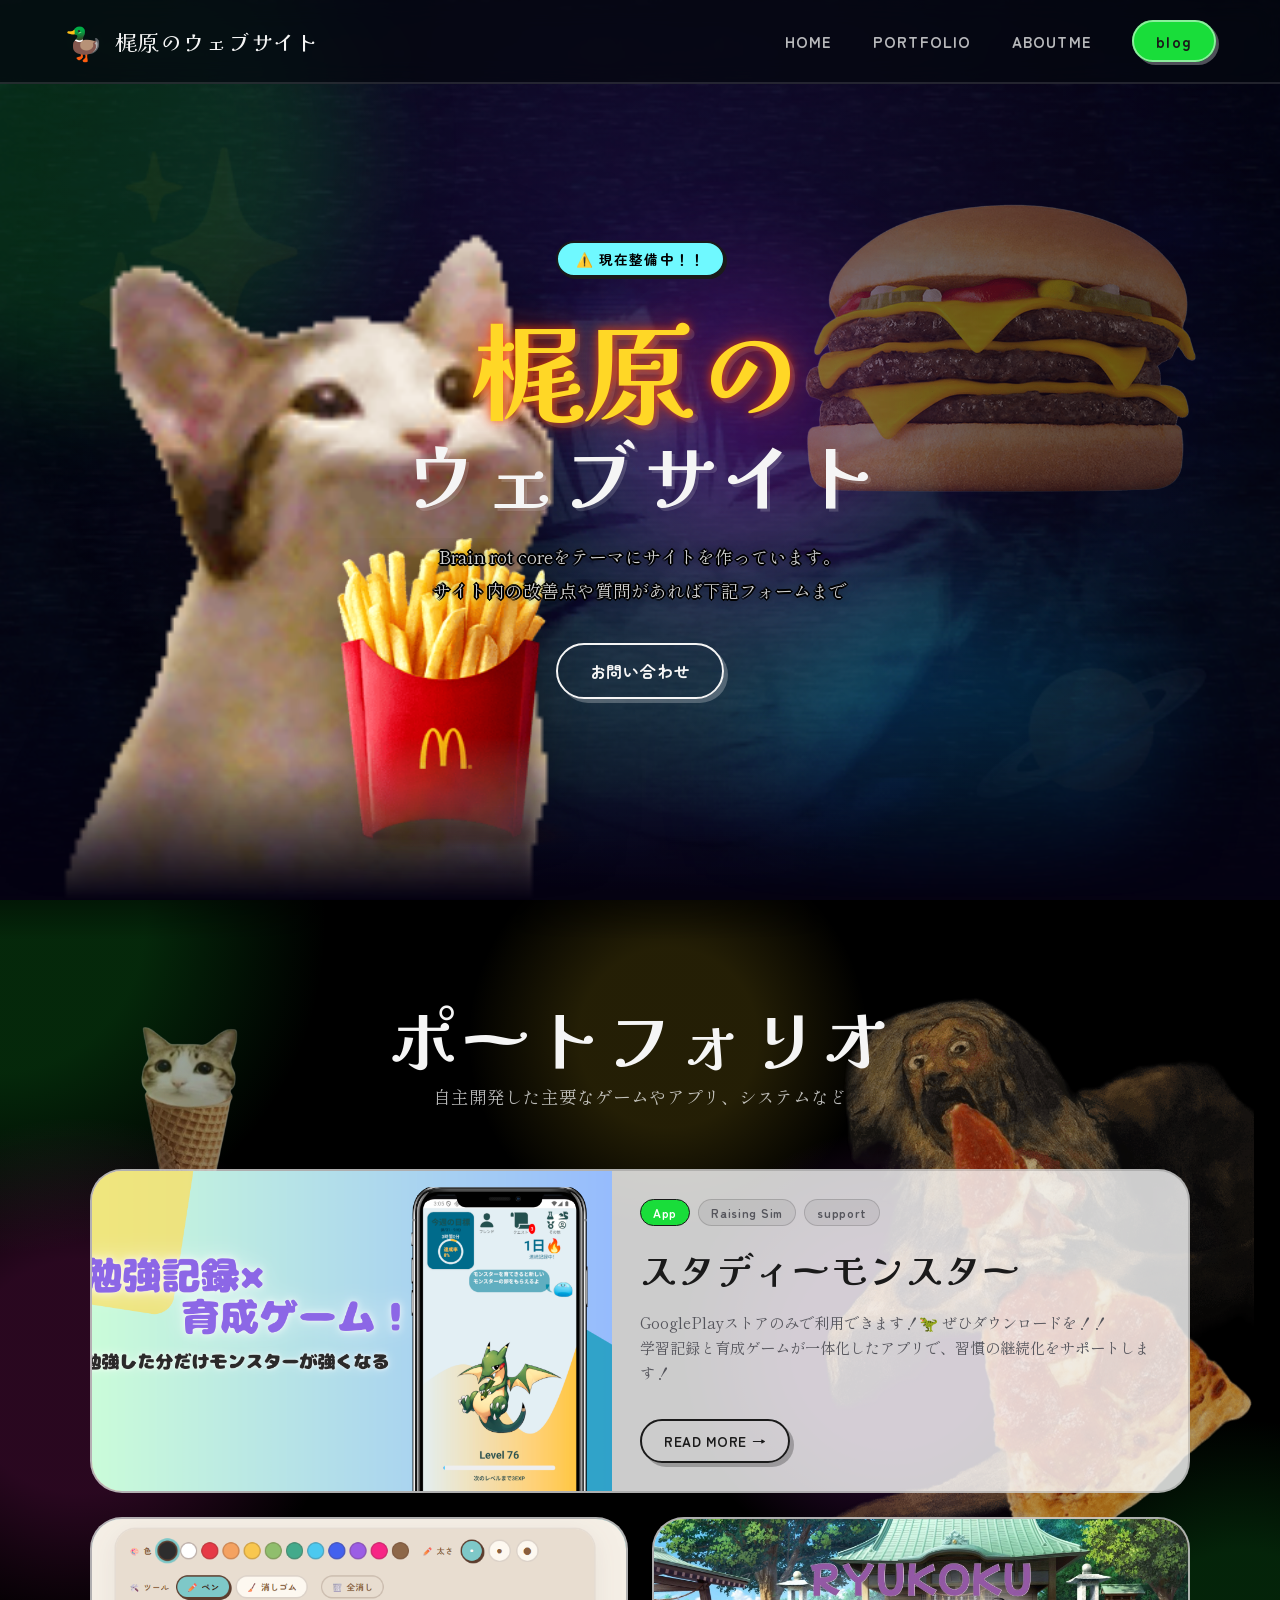
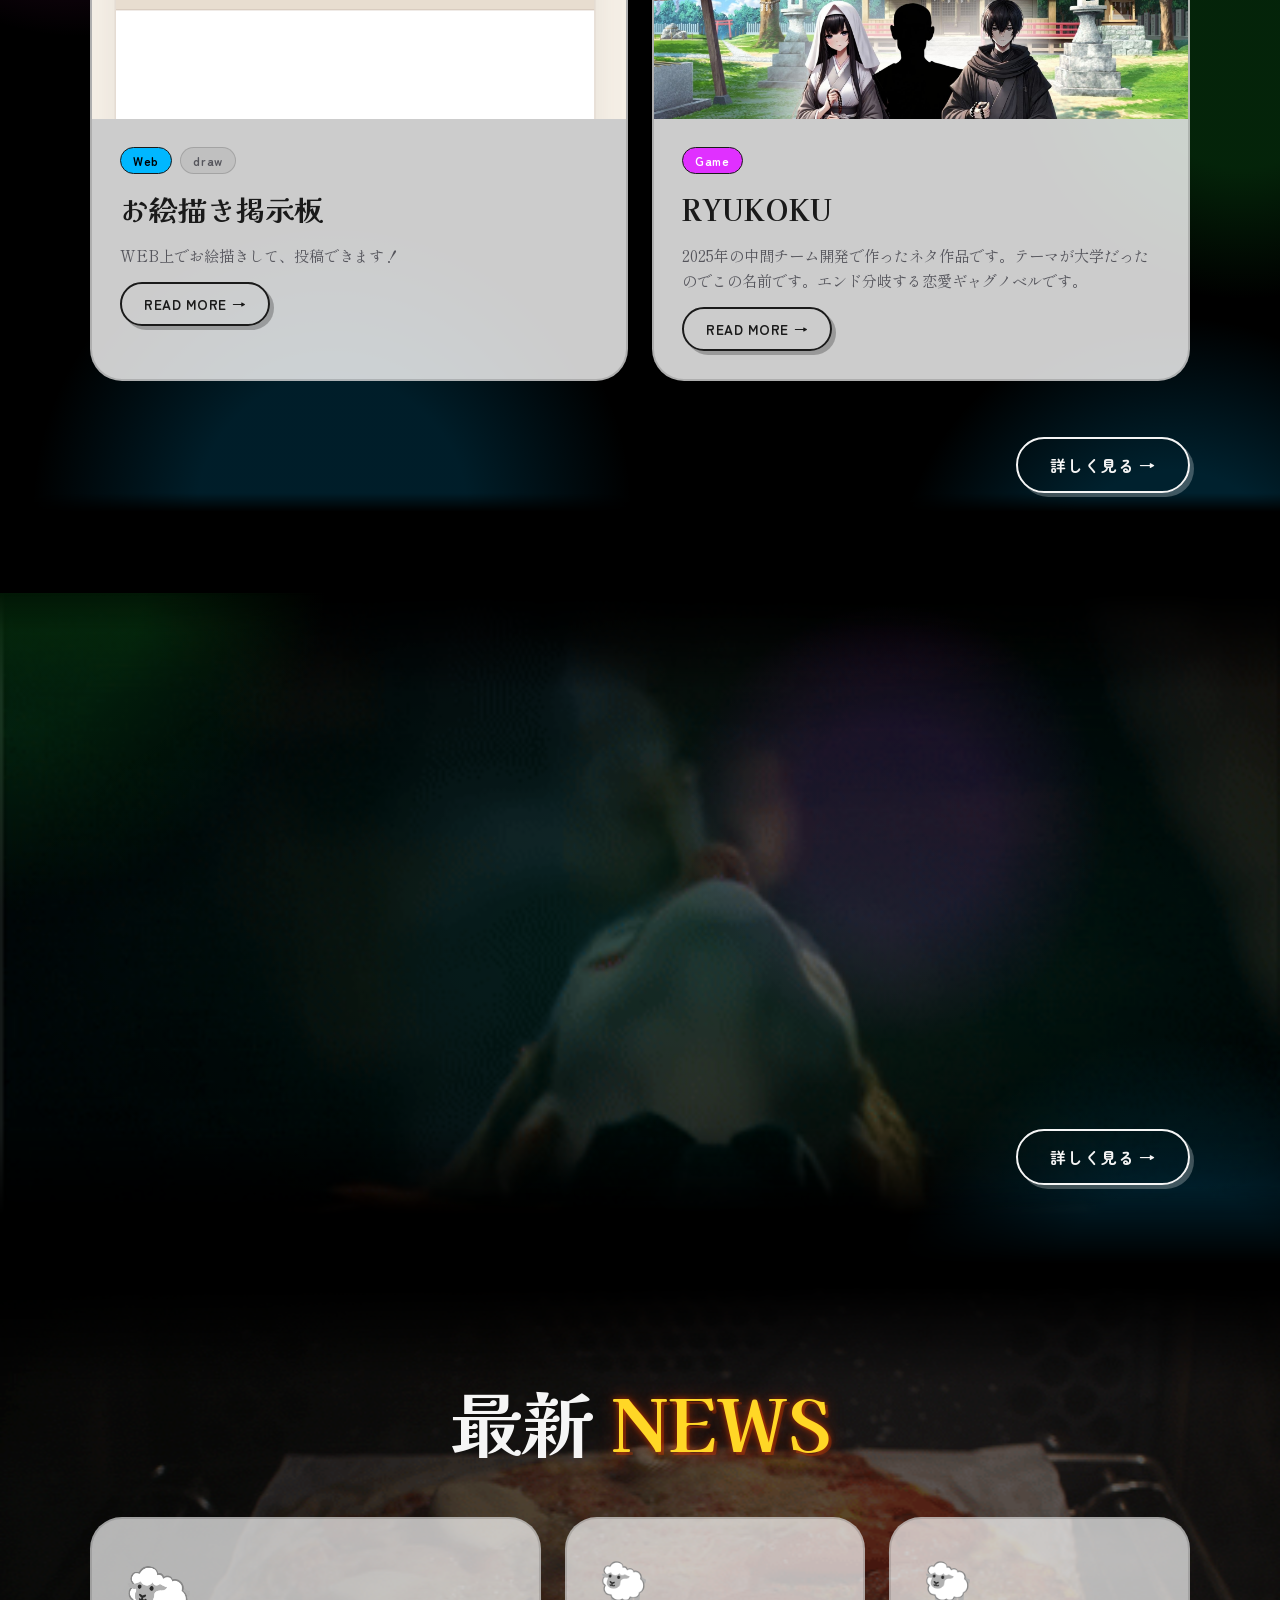
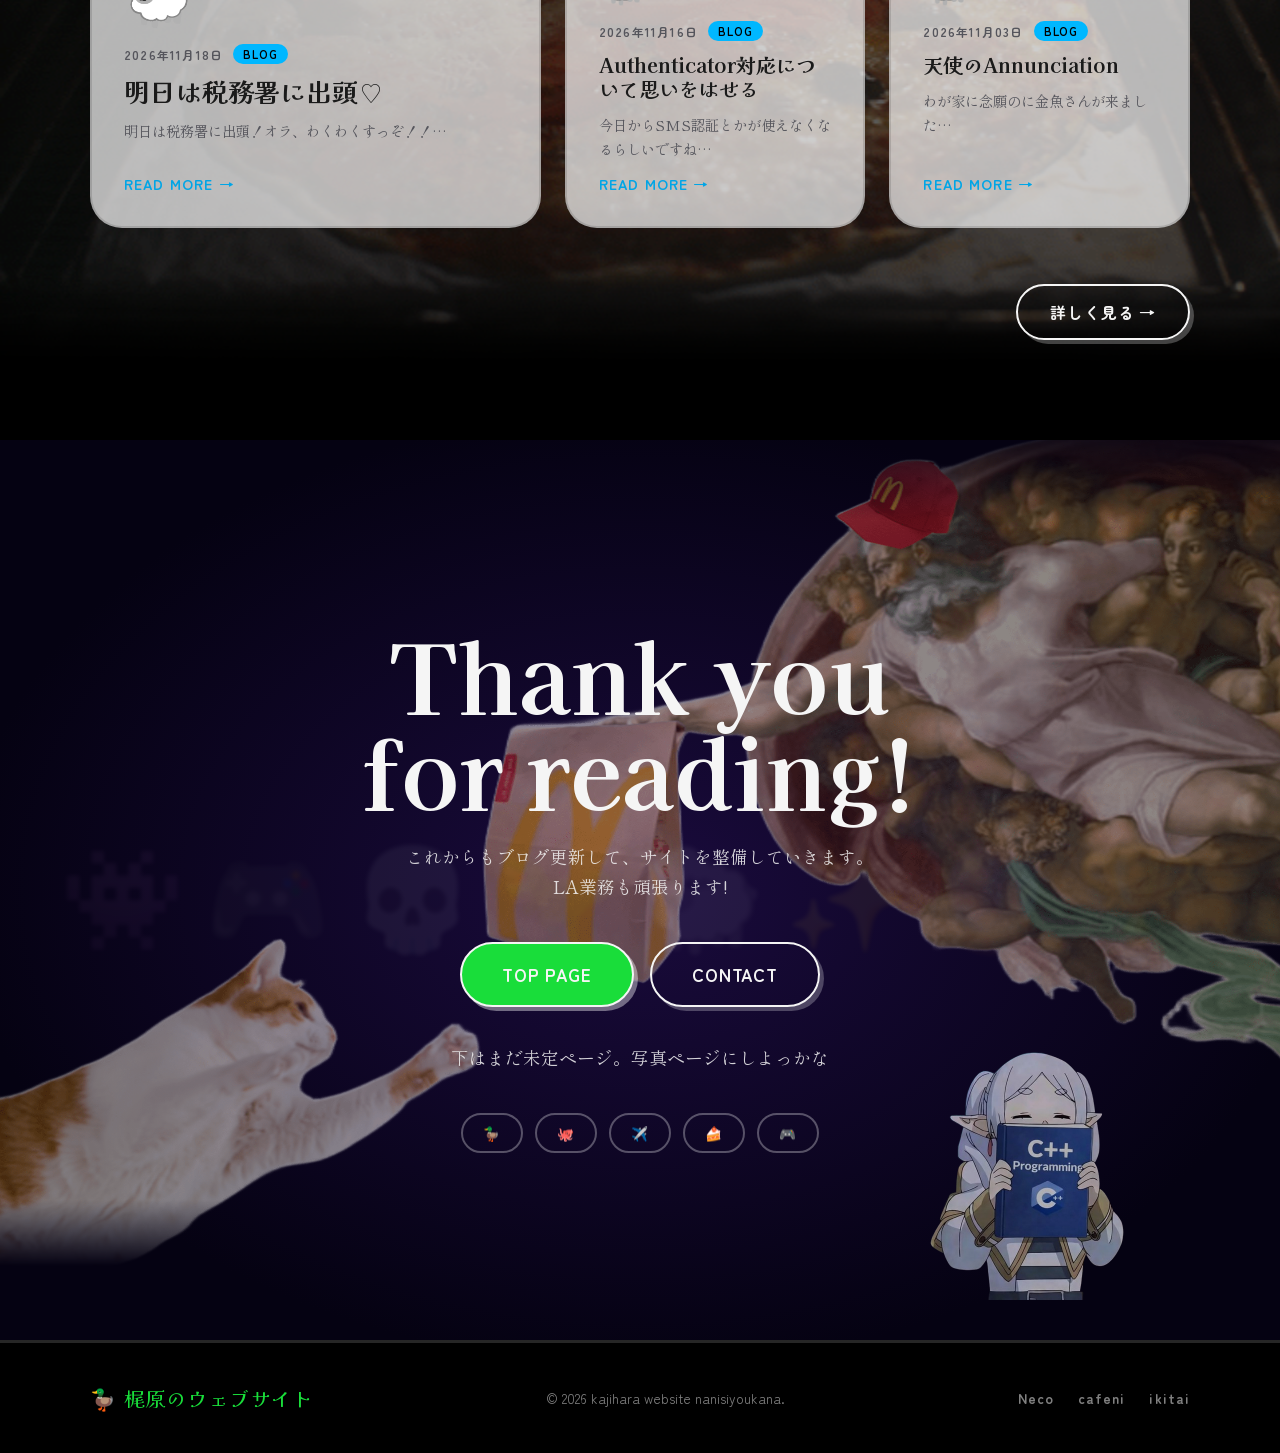
==== commit 7a3f6f28: "デザイン、機能、カーソル" ====
--- a/index.html
+++ b/index.html
@@ -29,9 +29,9 @@
       <span class="logo-text">梶原のウェブサイト</span>
     </div>
     <ul class="nav-links">
+      <li><a href="index.html">HOME</a></li>
       <li><a href="portfolio.html">PORTFOLIO</a></li>
       <li><a href="#about">ABOUTME</a></li>
-      <li><a href="#news">NEWS</a></li>
       <li><a href="blog.html" class="nav-cta">blog</a></li>
     </ul>
     <button class="hamburger" id="hamburger" aria-label="menu">☰</button>
@@ -92,7 +92,7 @@
             <h3 class="game-title">スタディーモンスター</h3>
             <p class="game-desc">GooglePlayストアのみで利用できます！🦖 ぜひダウンロードを！！<br>
               学習記録と育成ゲームが一体化したアプリで、習慣の継続化をサポートします！</p>
-            <a href="https://su-studio.com/" class="btn btn-game">PLAY NOW →</a>
+            <a href="portfolio.html?id=study-monster" class="btn btn-dark">READ MORE →</a>
           </div>
         </div>
       </div>
@@ -108,7 +108,7 @@
             </div>
             <h3 class="game-title">お絵描き掲示板</h3>
             <p class="game-desc">WEB上でお絵描きして、投稿できます！</p>
-            <a href="oekaki.html" class="btn btn-game">PLAY NOW →</a>
+            <a href="portfolio.html?id=oekaki" class="btn btn-dark">READ MORE →</a>
           </div>
         </div>
       </div>
@@ -123,7 +123,7 @@
             </div>
             <h3 class="game-title">RYUKOKU</h3>
             <p class="game-desc">2025年の中間チーム開発で作ったネタ作品です。テーマが大学だったのでこの名前です。エンド分岐する恋愛ギャグノベルです。</p>
-            <a href="portfolio.html?id=piyopiyo-calc" class="btn btn-game">PLAY NOW →</a>
+            <a href="portfolio.html?id=piyopiyo-calc" class="btn btn-dark">READ MORE →</a>
           </div>
         </div>
       </div>
@@ -141,12 +141,12 @@
       <div class="about-text">
         <div class="about-tag">🦖 INTRODUCTION</div>
         <h2 class="about-title">簡単な<span class="wiggle-text">自己紹介</span></h2>
-        <p>簡単すぎる自己紹介を載せておきます！</br>
-        詳しい内容は、Profileページをご覧ください(=^ェ^=)</p>
+        <p>簡単すぎる自己紹介を載せておきます</br>
+        詳しい内容は、ABOUT MEページをご覧ください(=^ェ^=)</p>
         <div class="stats-row">
           <div class="stat-box">
-            <div class="stat-num">名前:梶原愛菜</div>
-            <div class="stat-label">Kajihara Aina</div>
+            <div class="stat-num">名前:梶原</div>
+            <div class="stat-label">Kajihara</div>
           </div>
           <div class="stat-box">
             <div class="stat-num">学部:文学部</div>
@@ -179,7 +179,7 @@
     <div class="news-grid" id="newsGrid"></div>
     <div class="section-more">
       <!-- ↓ 飛び先のURLを href に貼ってください -->
-      <a href="#" class="btn btn-more">詳しく見る →</a>
+      <a href="blog.html" class="btn btn-more">詳しく見る →</a>
     </div>
   </section>
 
--- a/cursor.css
+++ b/cursor.css
@@ -1,7 +1,29 @@
 /* =============================================
    cursor.css — サイト全体共通カーソル設定
+   通常：cat_cursor.png
+   クリックできる場所：cat_cursor_green.png（緑色版）
    ============================================= */
 
 body {
   cursor: url('assets/img/cat_cursor.png') 4 4, auto;
 }
+
+/* クリックできる要素の上では緑のカーソルにする
+   :where() を使うと優先度が低いままなので、
+   disabled ボタンの not-allowed など他のカーソル指定はそのまま効く */
+:where(
+  a[href],
+  button:not(:disabled),
+  summary,
+  label[for],
+  select,
+  input[type="button"]:not(:disabled),
+  input[type="submit"]:not(:disabled),
+  input[type="checkbox"],
+  input[type="radio"],
+  input[type="file"],
+  [role="button"],
+  [onclick]
+) {
+  cursor: url('assets/img/cat_cursor_green.png') 4 4, pointer;
+}
--- a/index.css
+++ b/index.css
@@ -142,6 +142,10 @@
 /* heroの「お問い合わせ」ボタン（.hero .btn-outline）と同じデザイン */
 .btn-more { background: transparent; color: var(--space-text); border-color: var(--space-text); box-shadow: 4px 4px 0 rgba(255,255,255,0.25); }
 .btn-more:hover { background: var(--space-text); color: var(--space-bg); }
+/* 白いカード上の READ MORE（「詳しく見る」の黒版・小さめ・横に伸ばさない） */
+.btn-dark { background: transparent; color: #1a1a1a; border-color: #1a1a1a; box-shadow: 4px 4px 0 rgba(0,0,0,0.25); font-size: 0.85rem; padding: 10px 22px; }
+.btn-dark:hover { background: #1a1a1a; color: #fff; }
+.game-info .btn { align-self: flex-start; }
 
 /* ── Games Section ── */
 .games-section { padding: 100px 5%; background: var(--bg); position: relative; overflow: hidden; }
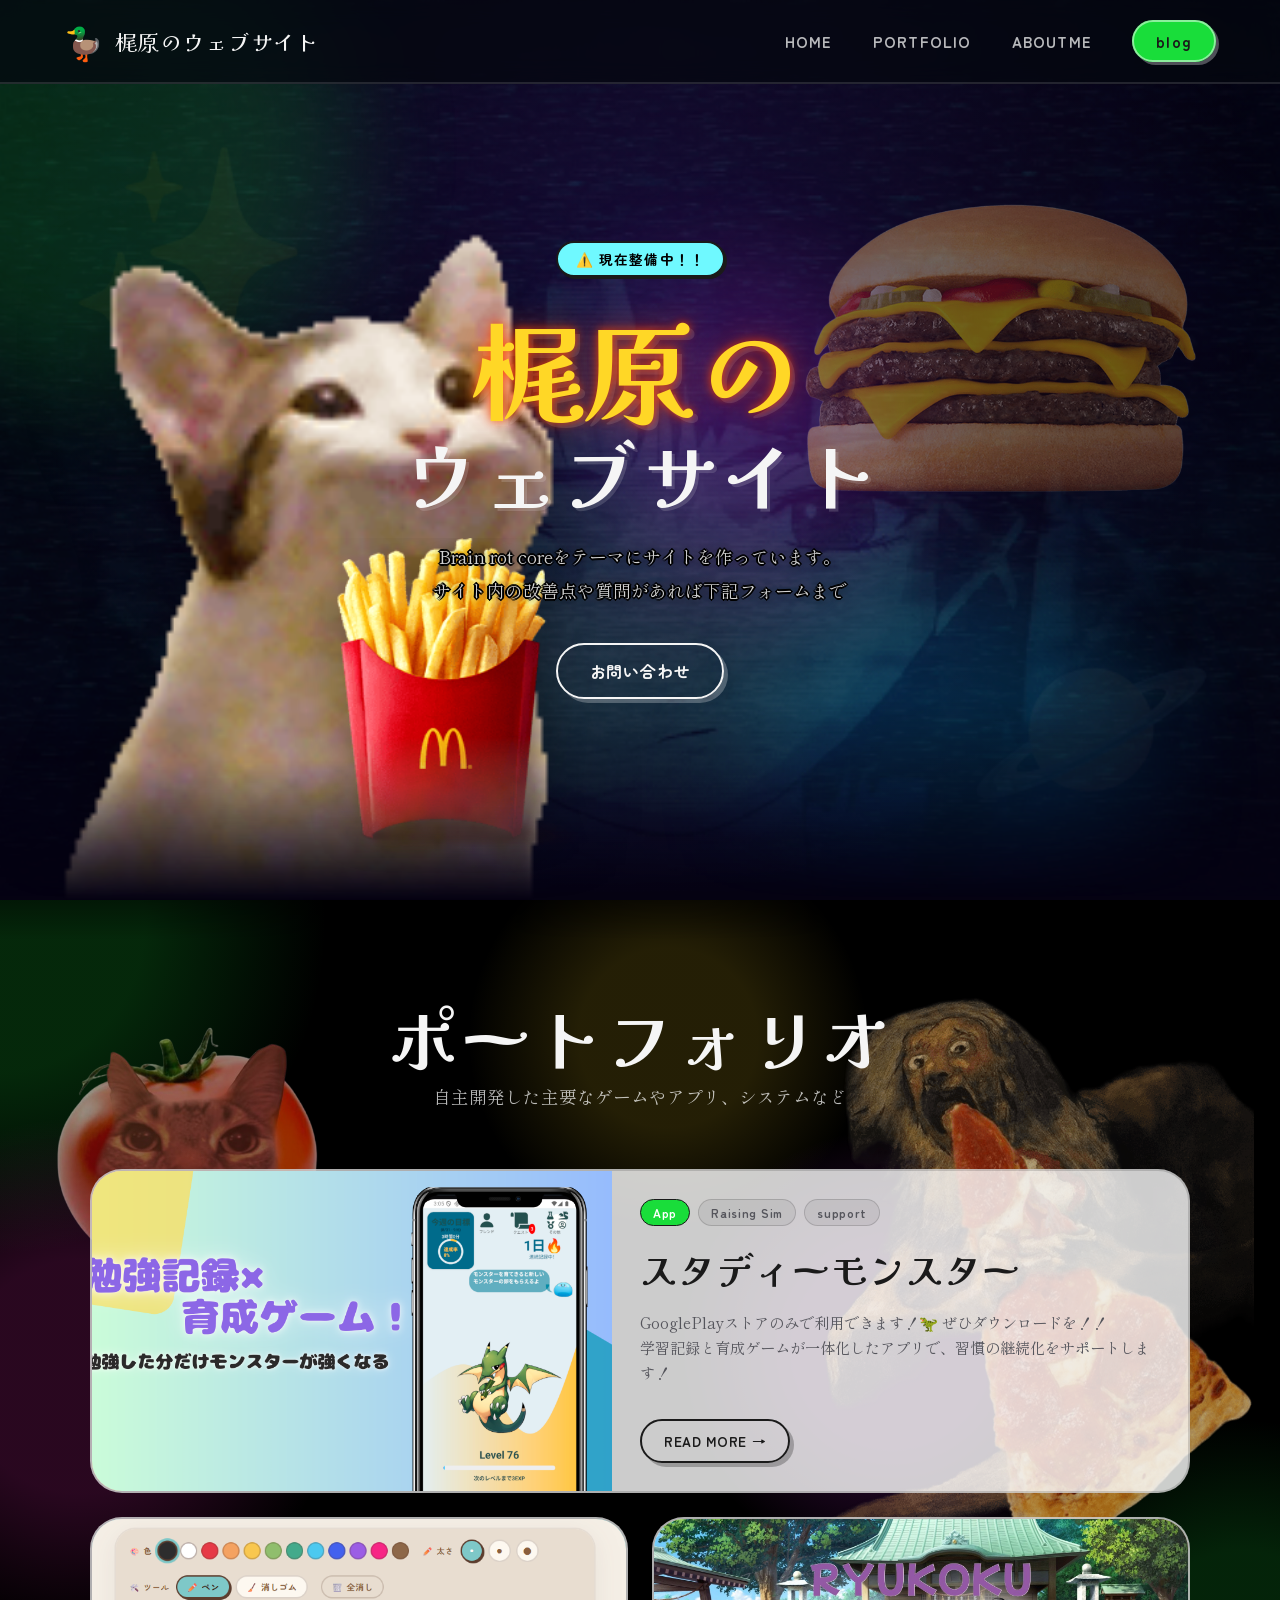
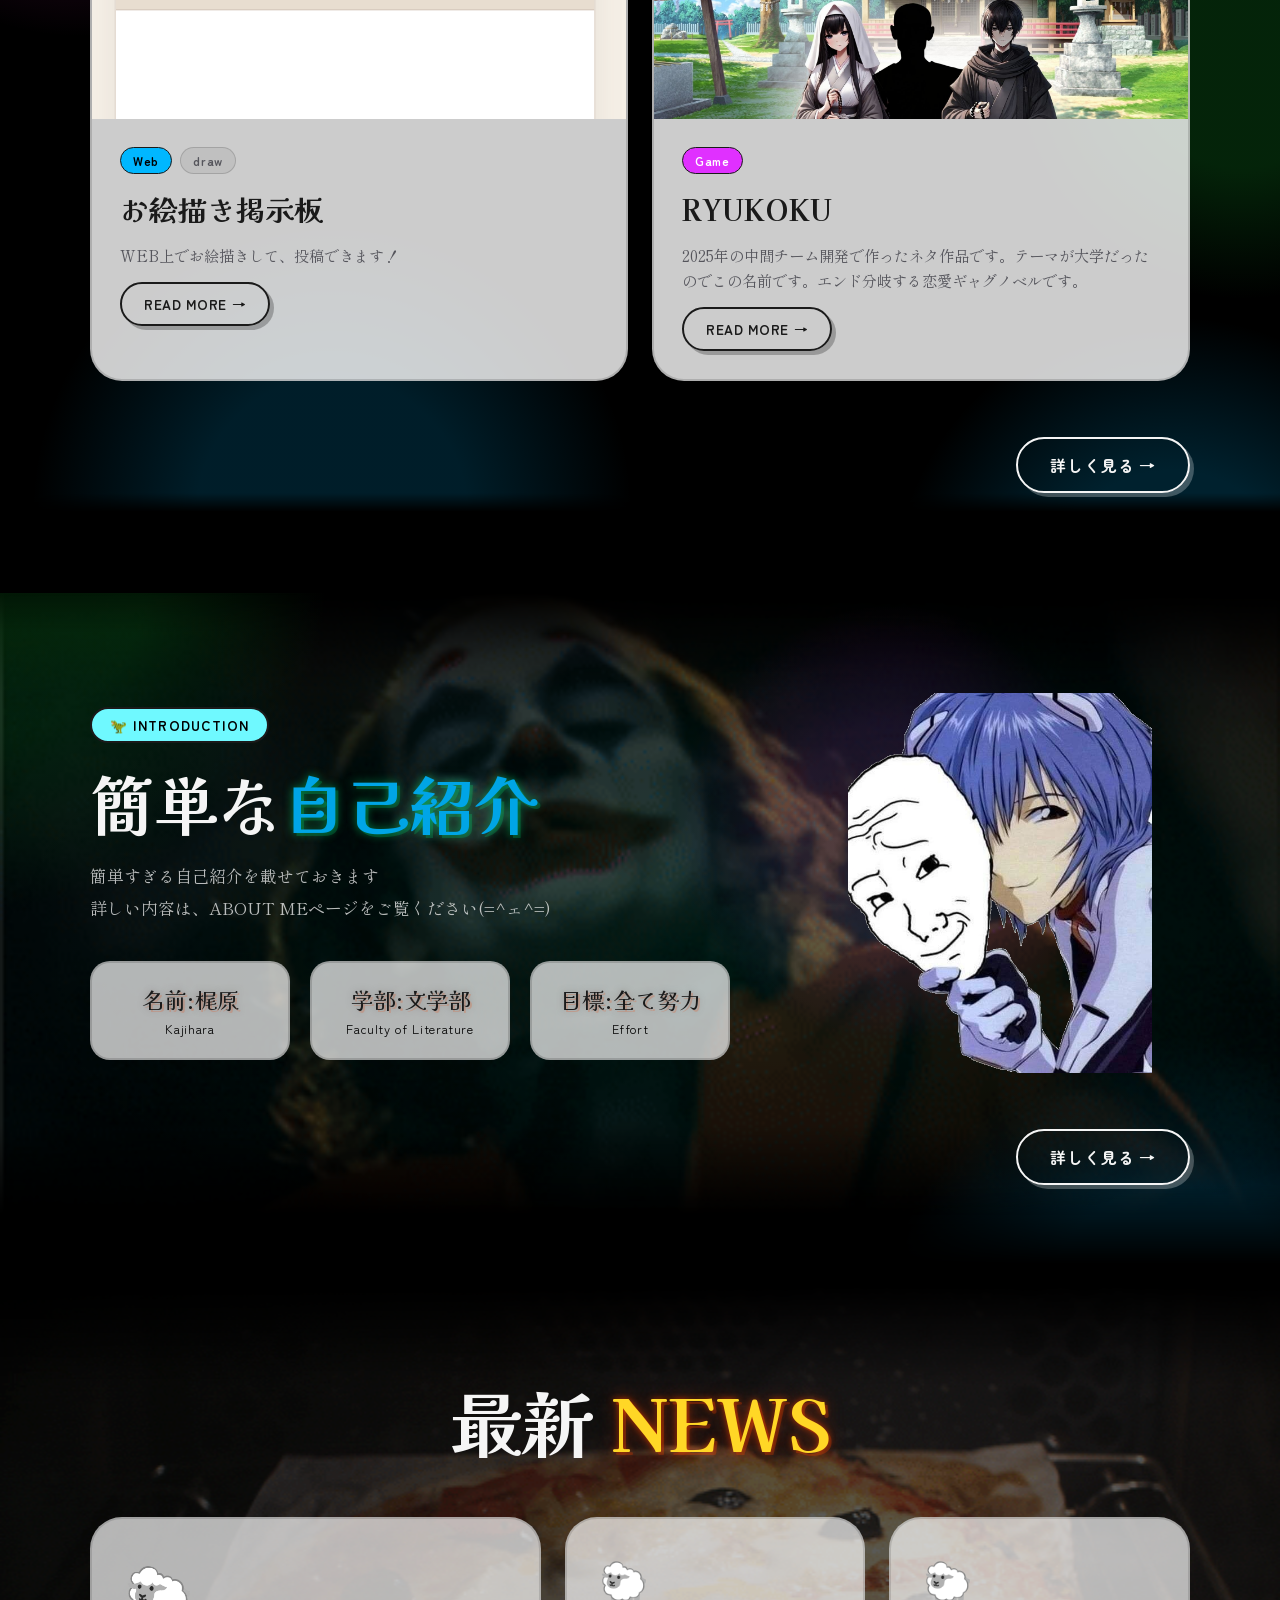
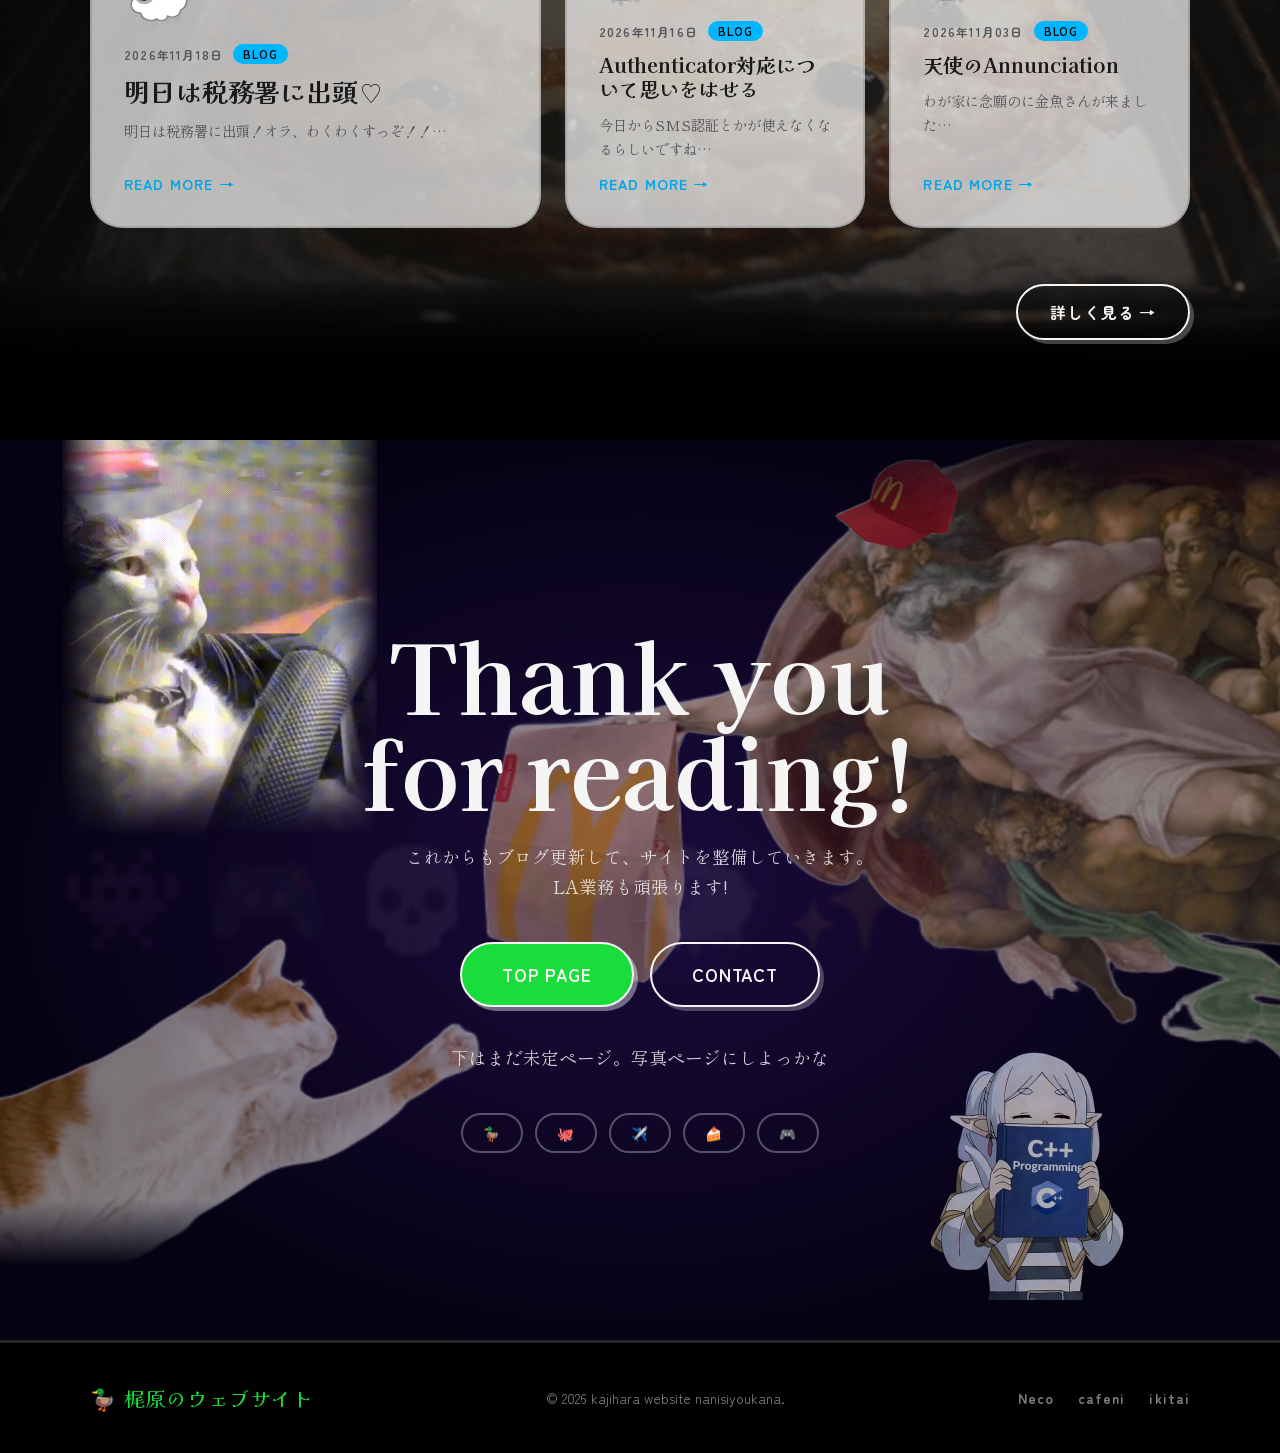
==== commit 08475d8e: "a" ====
--- a/index.html
+++ b/index.html
@@ -185,6 +185,7 @@
 
   <!-- CONTACT -->
   <section class="contact-section" id="contact">
+    <img src="assets/img/cava.gif" alt="cava" class="cave-img" />
     <div class="contact-emoji-bg">👾🎮💀🦖🐑✨🔮🏆</div>
     <div class="contact-inner">
       <h2 class="contact-title">Thank you<br />for reading!</h2>
--- a/index.css
+++ b/index.css
@@ -343,4 +343,19 @@
   .hero-cat-img { width: var(--cat-w); left: 50%; right: auto; bottom: 0; transform: translateX(-50%); opacity: 0.5; }
   .hero-fries-img { width: calc(var(--cat-w) * 0.8); left: 50%; bottom: calc(var(--cat-w) * 0.03); transform: translateX(calc(-50% + var(--cat-w) * 0.25)); opacity: 0.5; }
   .hero-burger-bg { width: min(260px, 62vw); top: 20%; right: 0%; opacity: 0.3; }
+}
+
+.cave-img{
+  position: absolute;
+  top: -150px;
+  left:220px;
+  transform: translateX(-50%);
+  width: min(30%, 320px);
+  mask-image:
+    linear-gradient(to top, transparent, black 15%),
+    linear-gradient(to bottom, transparent, black 15%),
+    linear-gradient(to left, transparent, black 15%),
+    linear-gradient(to right, transparent, black 15%);
+
+  mask-composite: intersect;
 }
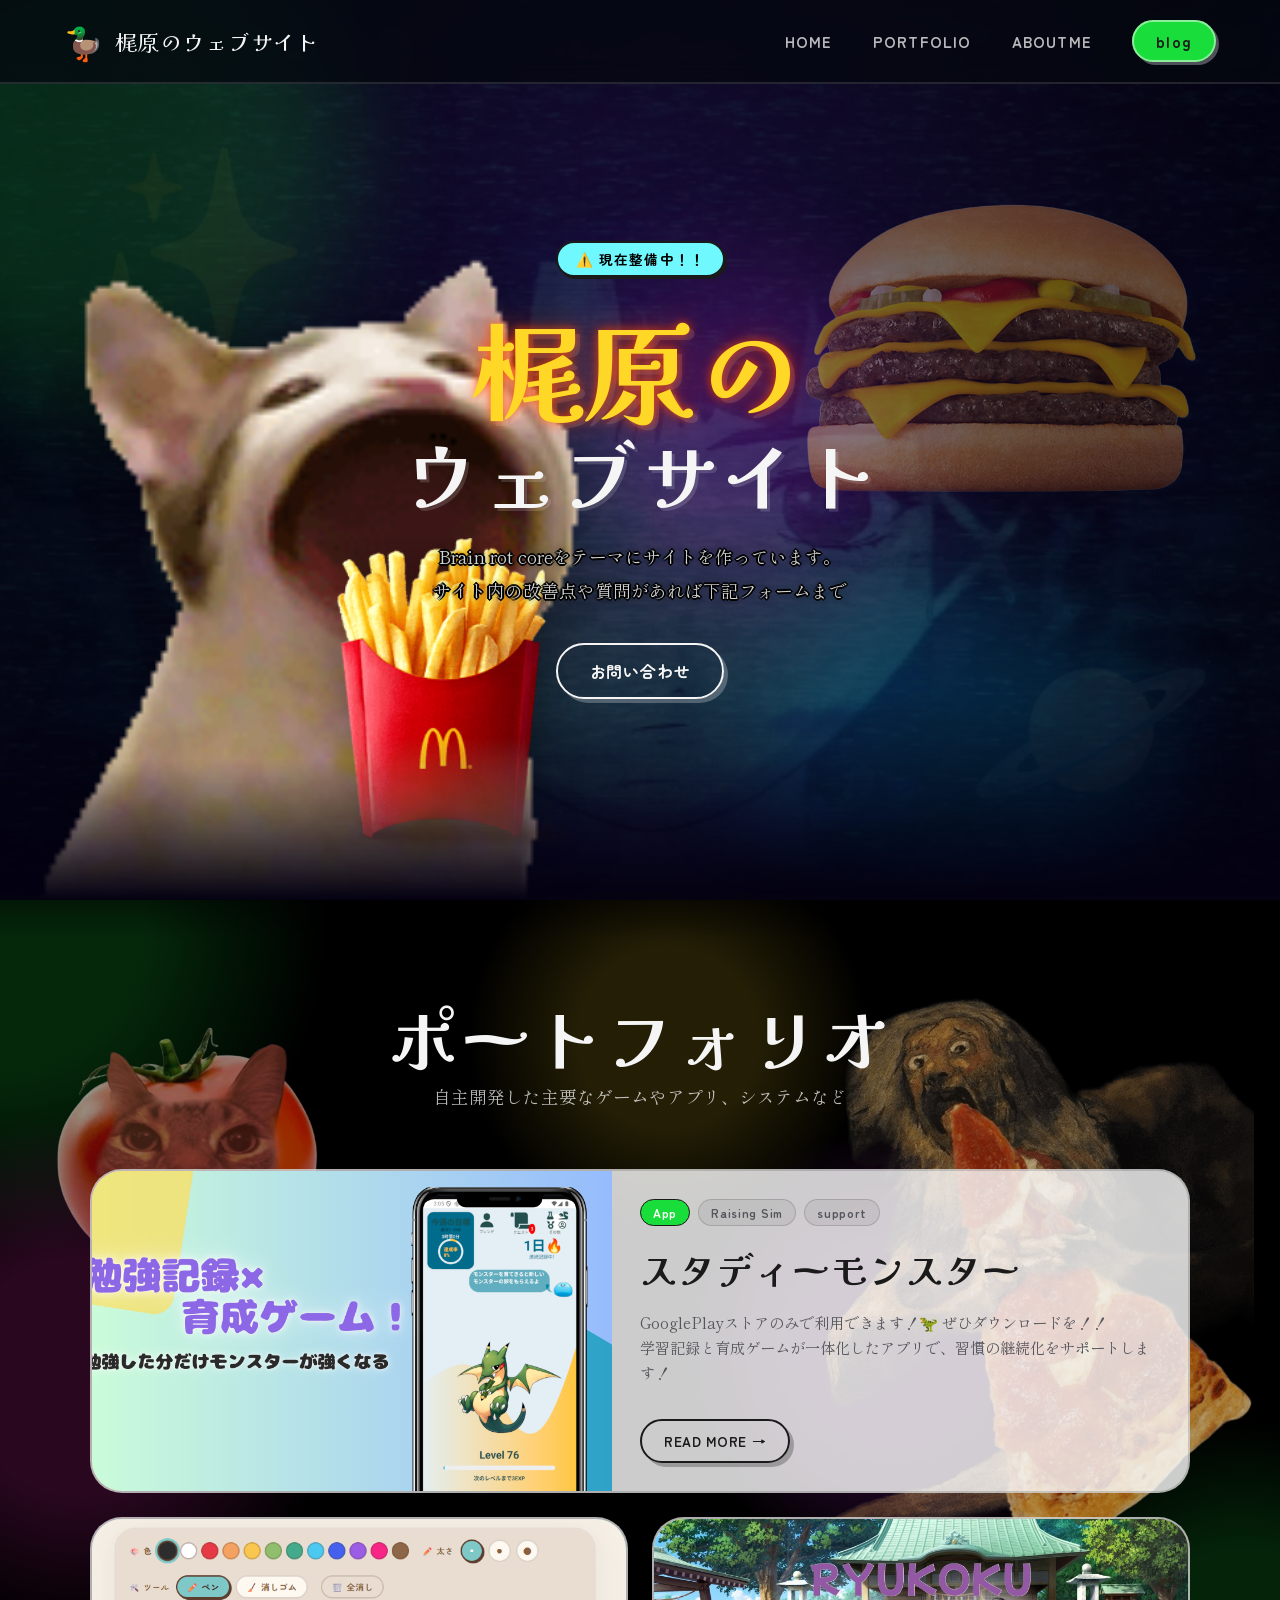
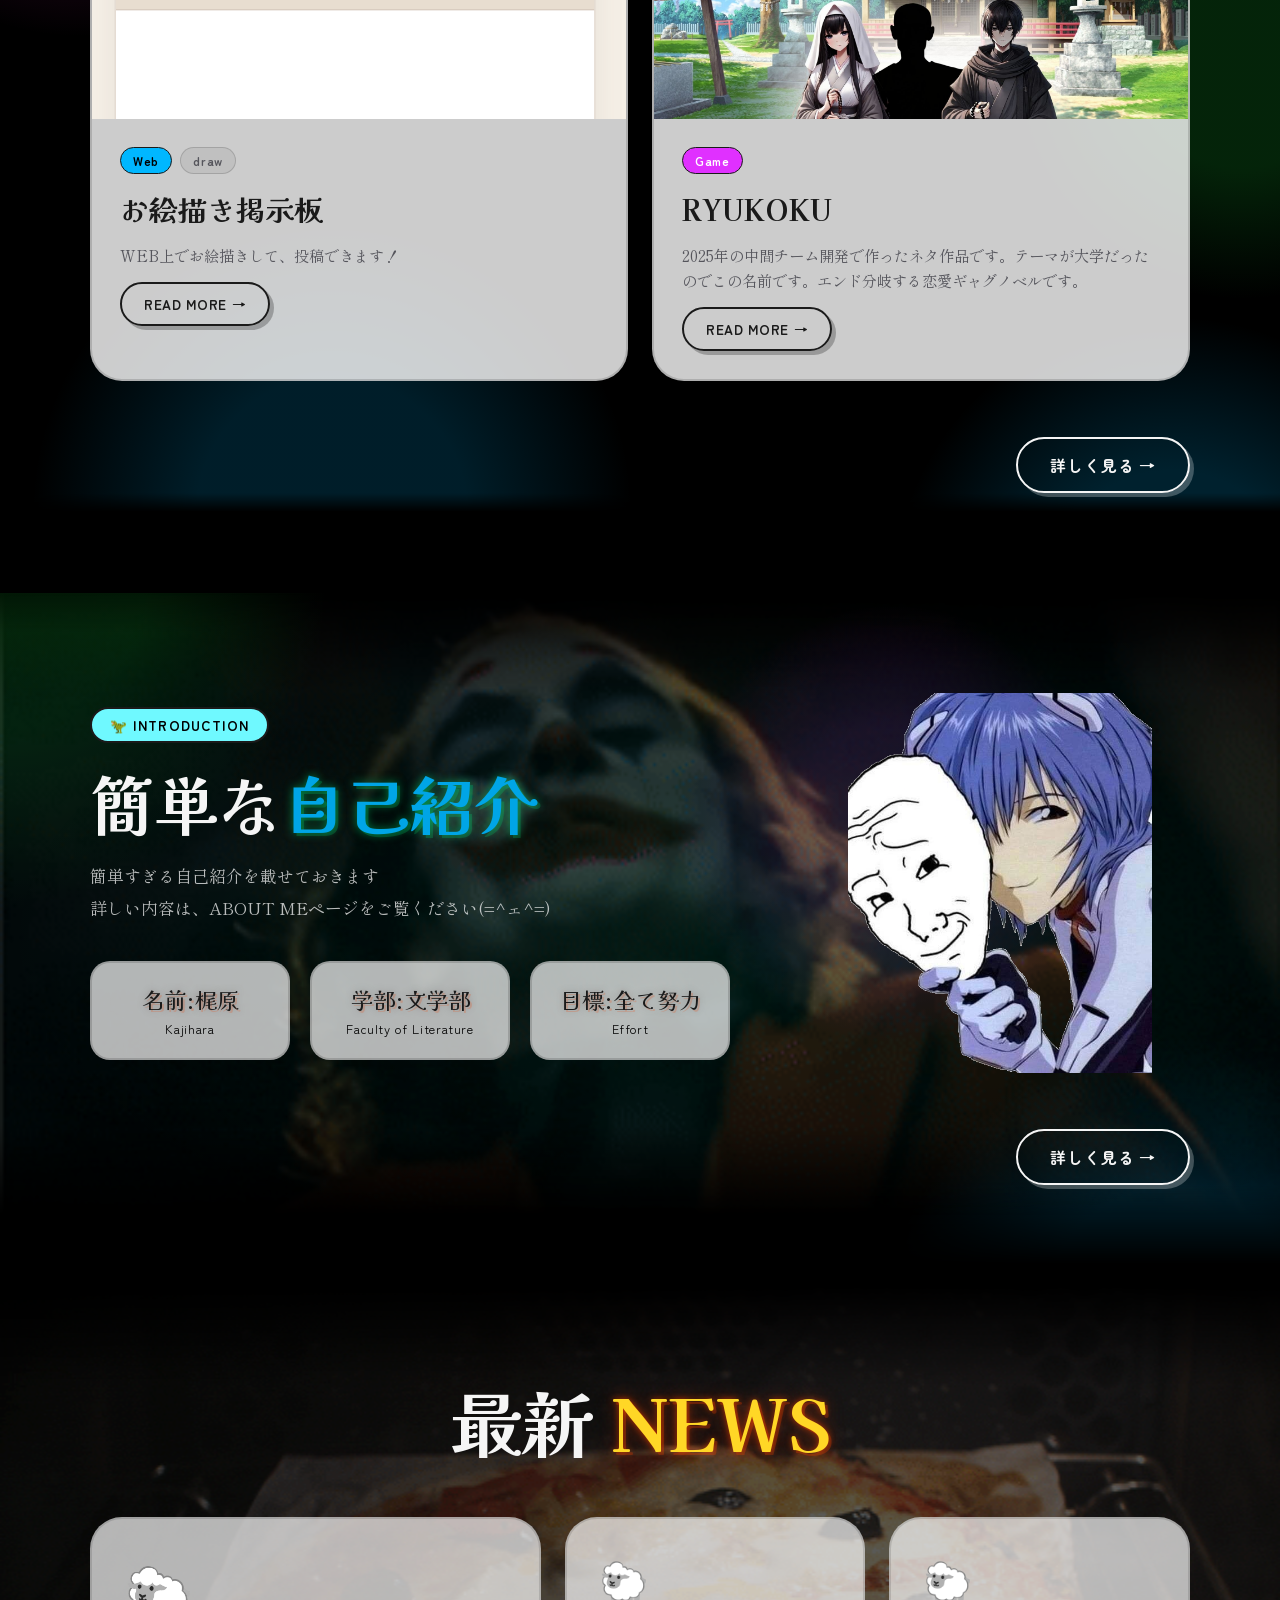
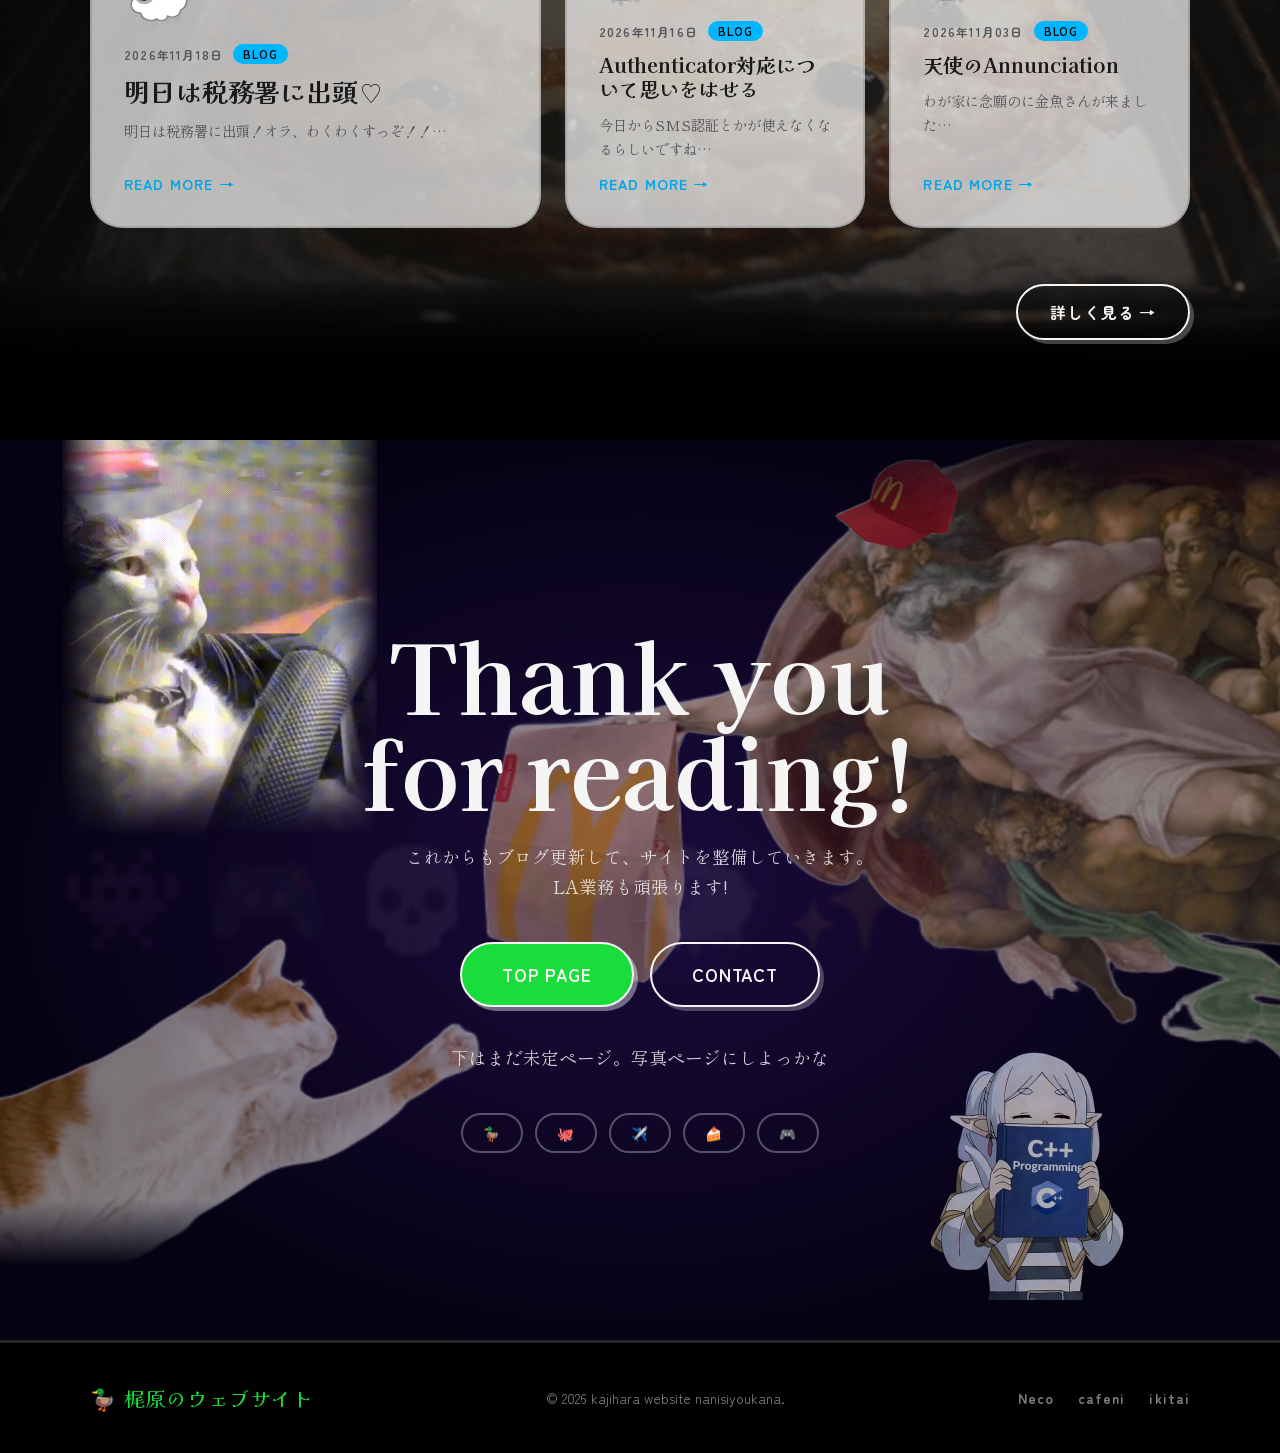
==== commit ed5691d3: "a" ====
--- a/index.html
+++ b/index.html
@@ -222,6 +222,7 @@
 
   <!-- DATA -->
   <script src="posts.js"></script>
+  <script src="warning.js"></script>
 
   <script>
   // ── NEWSセクション ──
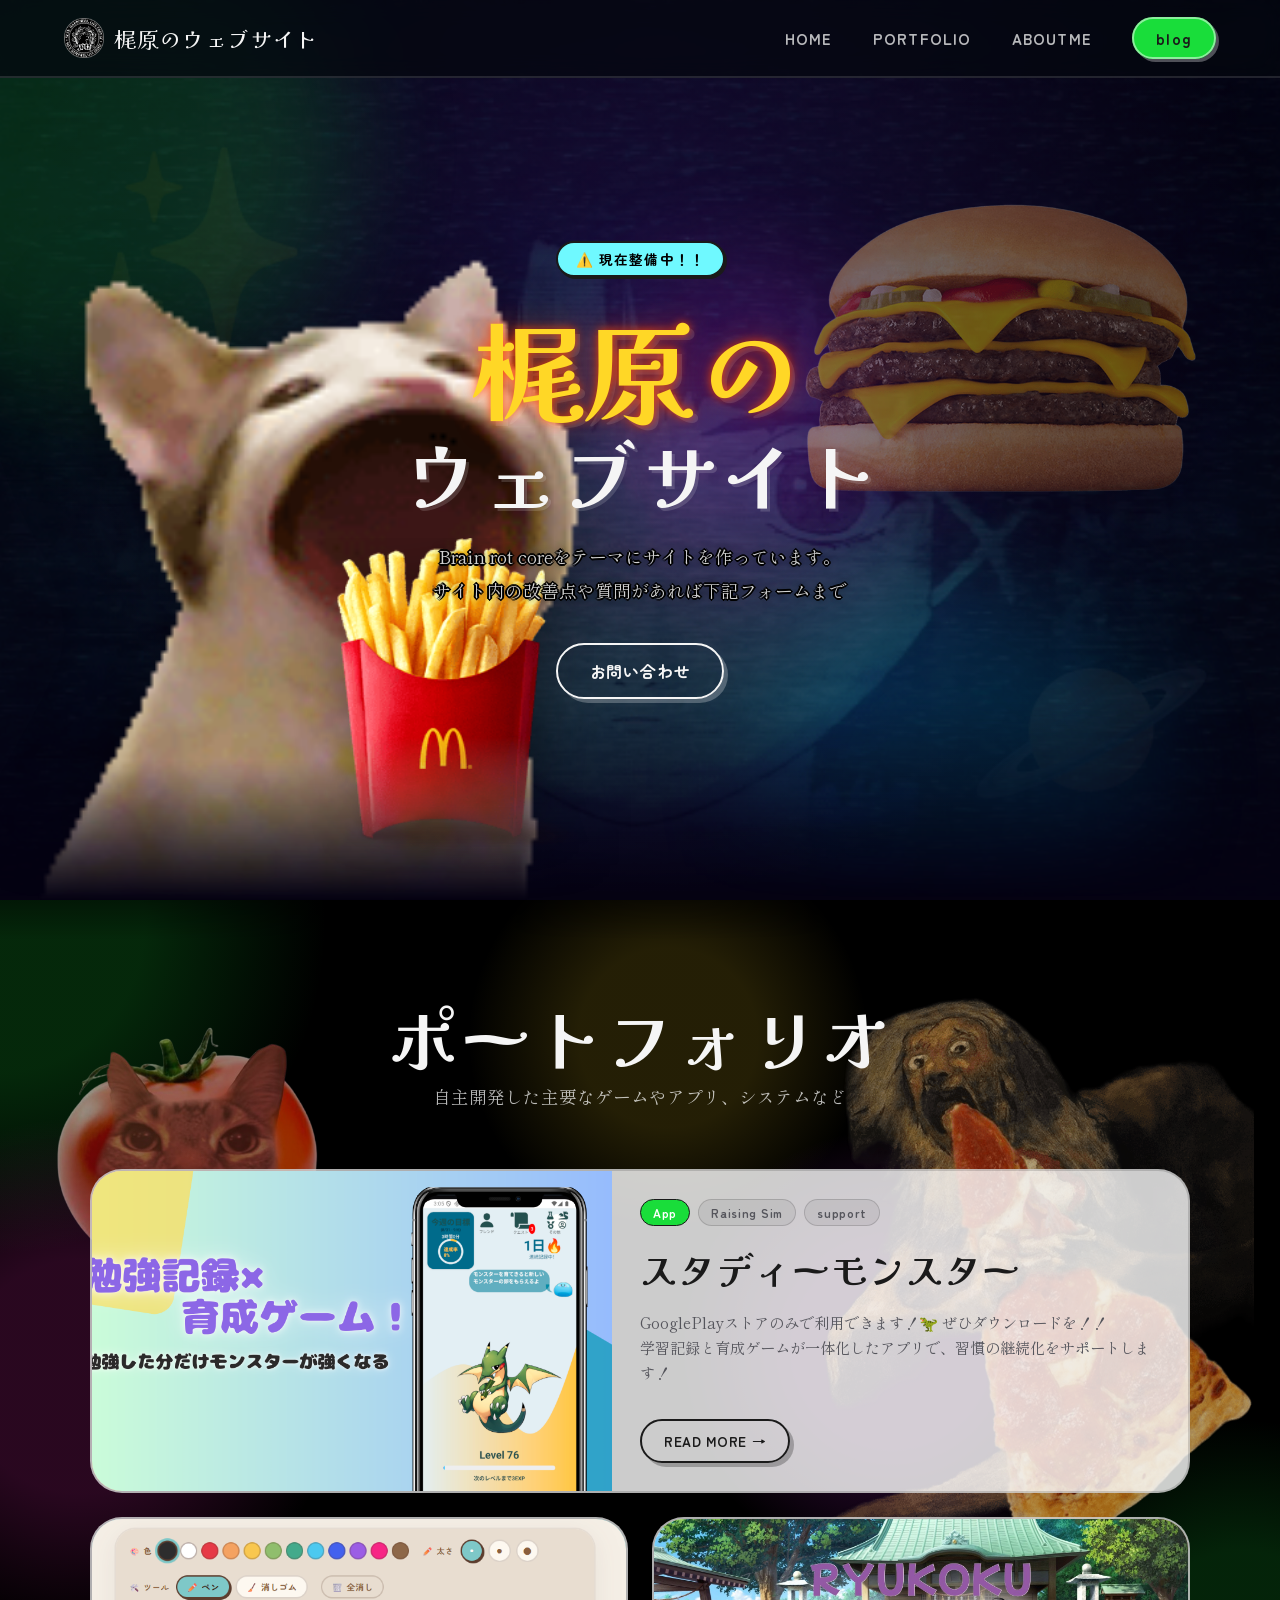
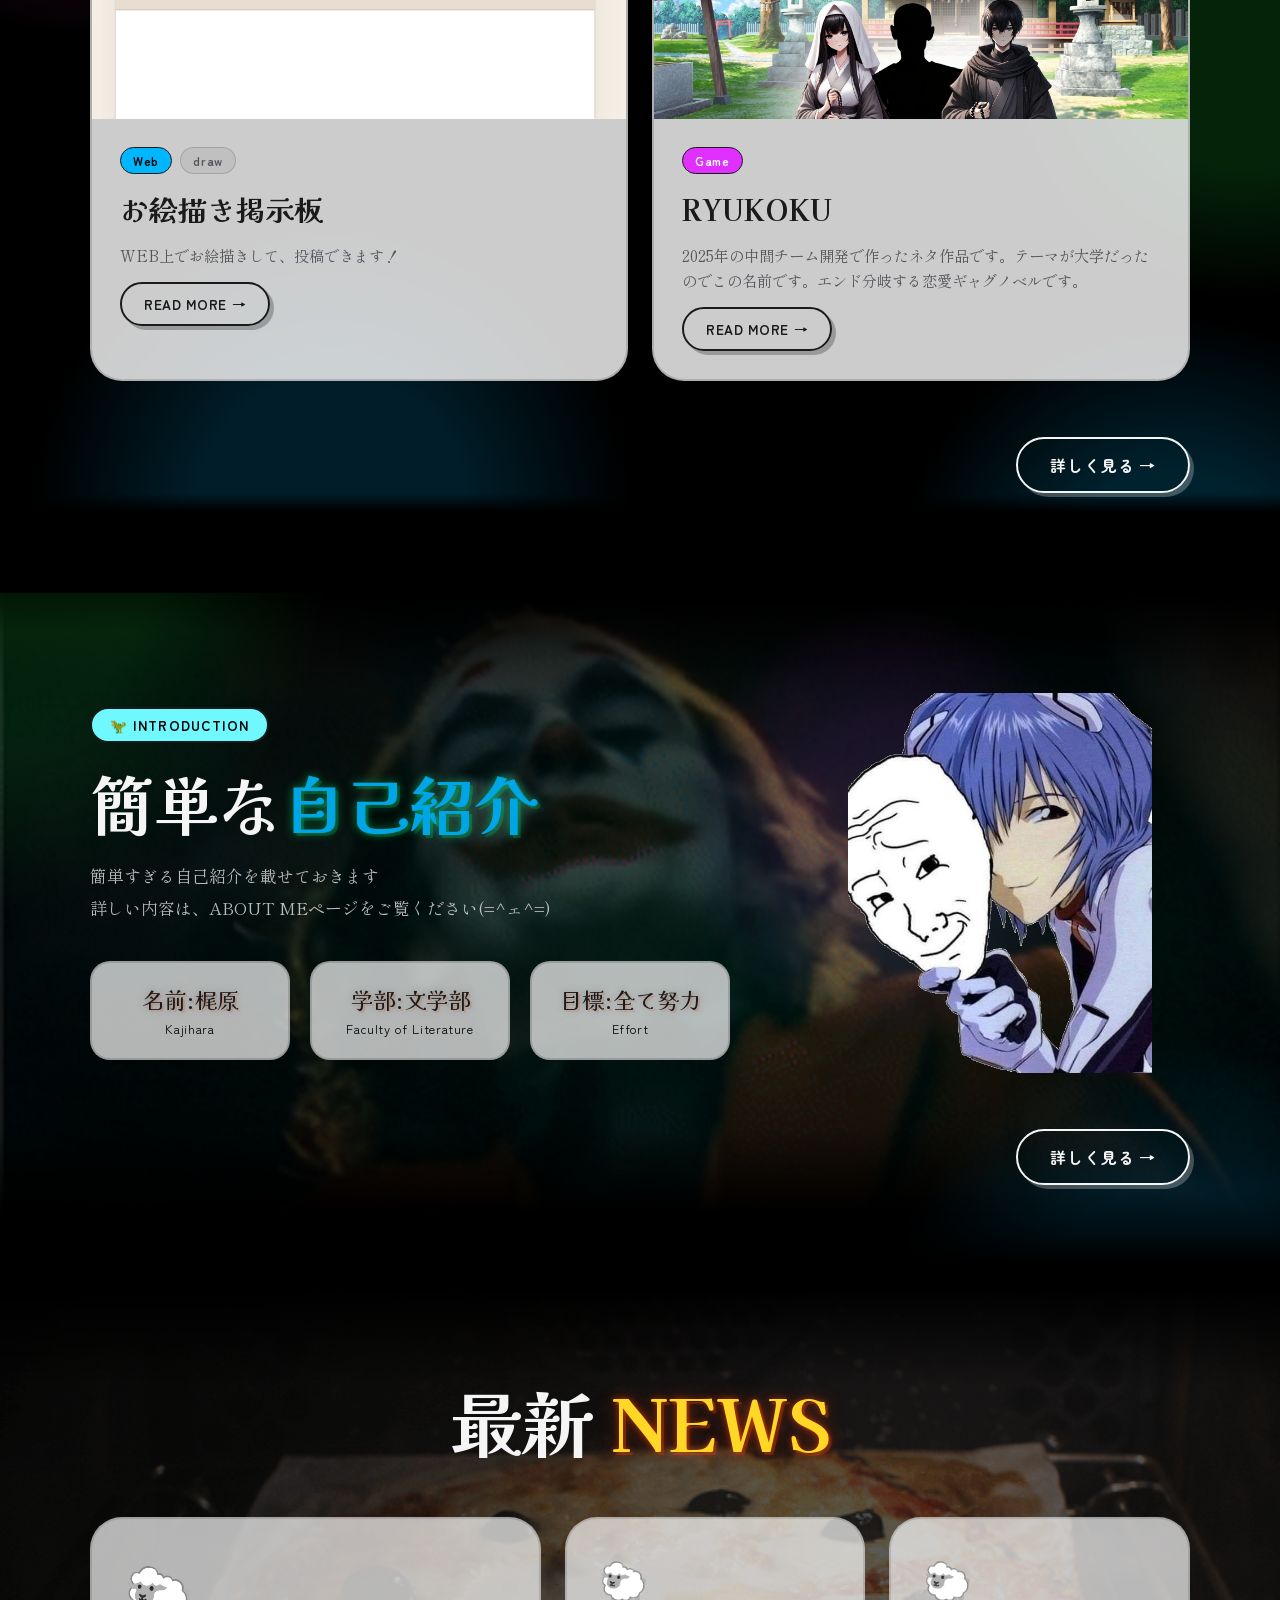
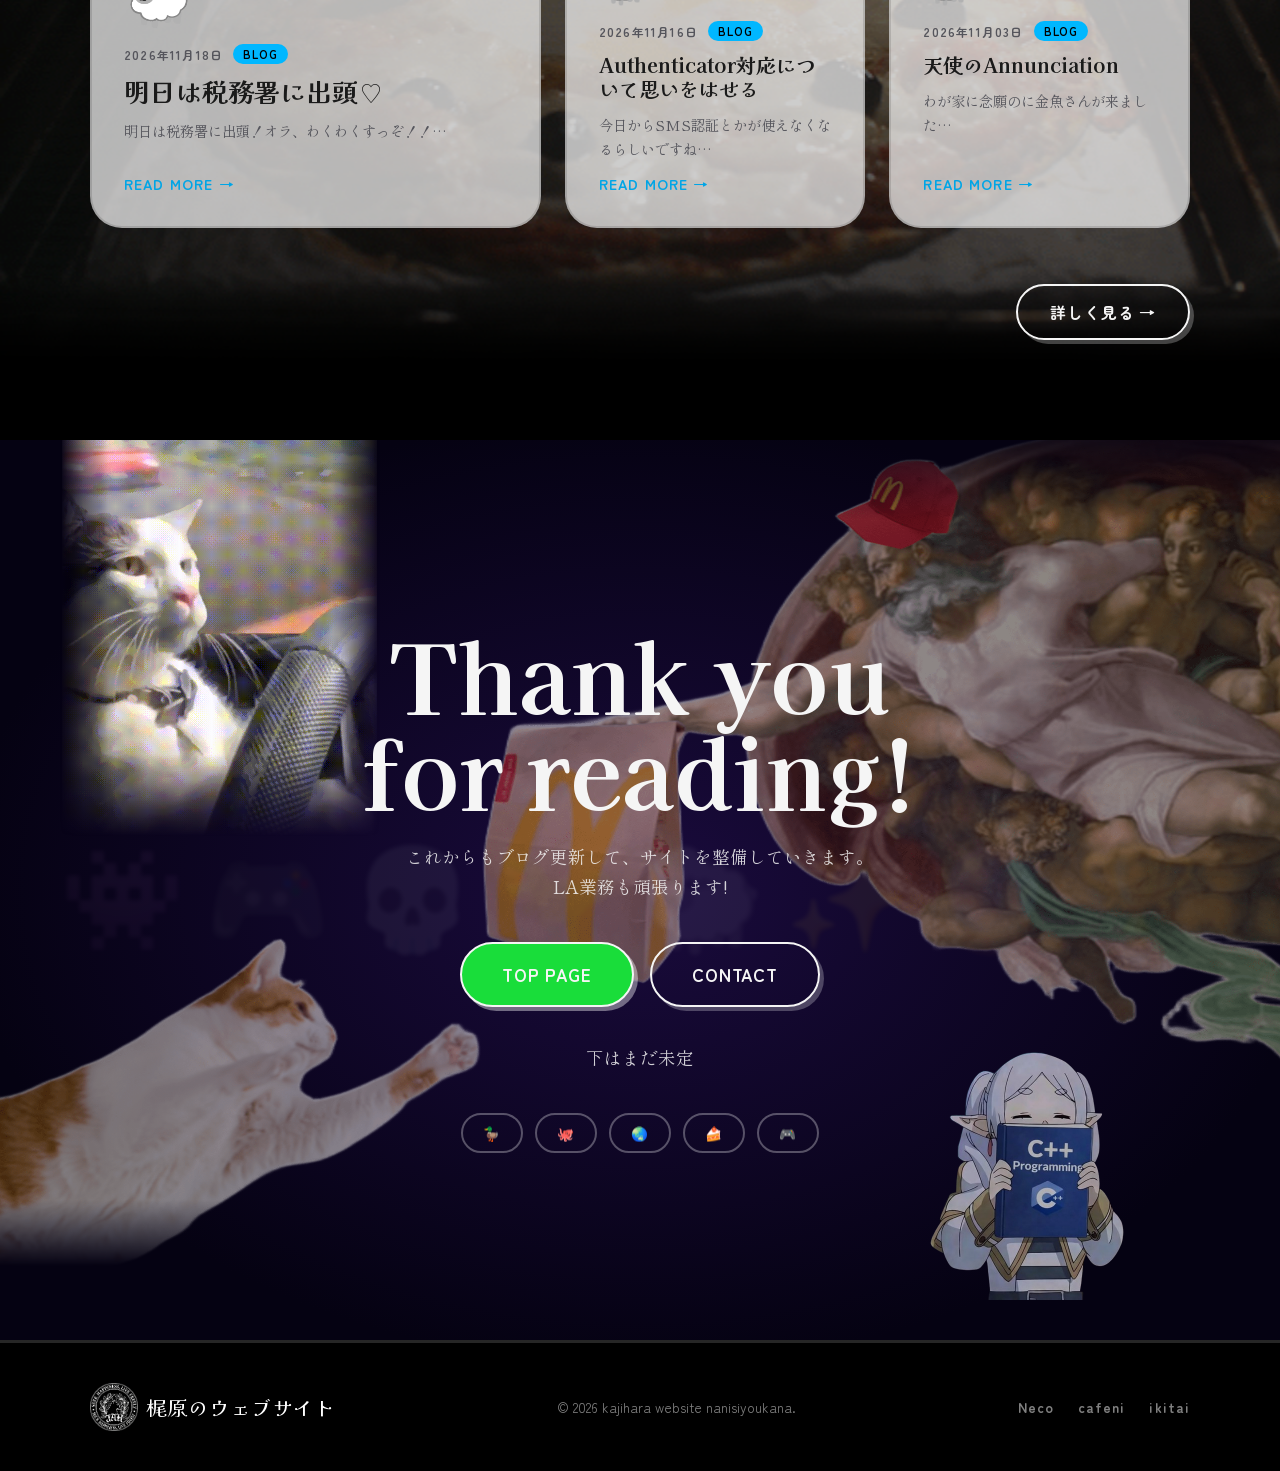
==== commit 03ce8407: "teapot" ====
--- a/index.html
+++ b/index.html
@@ -25,7 +25,7 @@
   <!-- NAV -->
   <nav class="navbar">
     <div class="nav-logo">
-      <span class="logo-icon">🦆</span>
+      <img src="assets/img/JAHlogo.png" alt="JAH" class="logo-icon logo-icon-img" />
       <span class="logo-text">梶原のウェブサイト</span>
     </div>
     <ul class="nav-links">
@@ -195,13 +195,13 @@
         <a href="https://docs.google.com/forms/d/e/1FAIpQLScjM1PCplizDocFQvT2k_Tk1xQ-bJfkor9nS8gyiro2ziUb2w/viewform?usp=dialog" class="btn btn-outline btn-big">CONTACT</a>
       </div>
 
-      <p>下はまだ未定ページ。写真ページにしよっかな</p>
+      <p>下はまだ未定</p>
 
       <div class="social-links">
-        <a href="oekaki.html" class="social-pill">🦆</a>
-        <a href="#" class="social-pill">🐙</a>
-        <a href="#" class="social-pill">✈️</a>
-        <a href="#" class="social-pill">🍰</a>
+        <a href="https://www.birdfan.net/" class="social-pill">🦆</a>
+        <a href="https://waratako.com/" class="social-pill">🐙</a>
+        <a href="https://earth.nullschool.net/jp/" class="social-pill">🌏</a>
+        <a href="https://www.chateraise.co.jp/ec/c/ccake/" class="social-pill">🍰</a>
         <a href="#" class="social-pill">🎮</a>
       </div>
     </div>
@@ -210,7 +210,7 @@
   <!-- FOOTER -->
   <footer class="footer">
     <div class="footer-inner">
-      <div class="footer-logo"><span>🦆</span> 梶原のウェブサイト</div>
+      <div class="footer-logo"><img src="assets/img/JAHlogo.png" alt="JAH" class="footer-logo-img" /> 梶原のウェブサイト</div>
       <p class="footer-text">© 2026 kajihara website nanisiyoukana.</p>
       <div class="footer-links">
         <a href="https://ja.wikipedia.org/wiki/%E3%83%8D%E3%82%B3">Neco</a>
--- a/common.css
+++ b/common.css
@@ -72,6 +72,7 @@
 .navbar { position: fixed; top: 0; left: 0; right: 0; z-index: 100; display: flex; align-items: center; justify-content: space-between; padding: 18px 5%; background: rgba(5,7,15,0.75); backdrop-filter: blur(12px); border-bottom: 2px solid rgba(255,255,255,0.12); }
 .nav-logo { display: flex; align-items: center; gap: 10px; font-family: var(--font-display); font-size: 1.4rem; color: var(--space-text); letter-spacing: 0.03em; }
 .logo-icon { font-size: 2rem; animation: bounce 2s ease-in-out infinite; }
+.logo-icon-img { width: 40px; height: 40px; object-fit: contain; filter: invert(1); } /* 黒線のロゴを白に反転 */
 .nav-links { display: flex; align-items: center; gap: 40px; }
 .nav-links a { font-family: var(--font-body); font-weight: 700; font-size: 0.95rem; letter-spacing: 0.08em; color: var(--space-text); opacity: 0.75; transition: opacity 0.2s, color 0.2s; }
 .nav-links a:hover { opacity: 1; color: var(--teal); }
@@ -93,7 +94,8 @@
 /* ── Footer ── */
 .footer { background: var(--brown-dark); border-top: 3px solid rgba(255,255,255,0.15); padding: 40px 5%; }
 .footer-inner { max-width: 1100px; margin: 0 auto; display: flex; align-items: center; justify-content: space-between; gap: 20px; flex-wrap: wrap; }
-.footer-logo { font-family: var(--font-display); font-size: 1.3rem; color: var(--orange); display: flex; align-items: center; gap: 8px; }
+.footer-logo { font-family: var(--font-display); font-size: 1.3rem; color: #ffffff; display: flex; align-items: center; gap: 8px; }
+.footer-logo-img { width: 48px; height: 48px; object-fit: contain; filter: invert(1); } /* 黒線のロゴを黒背景で見えるよう白に反転 */
 .footer-text { color: rgba(255,255,255,0.5); font-size: 0.85rem; }
 .footer-links { display: flex; gap: 24px; }
 .footer-links a { font-family: var(--font-body); font-weight: 700; font-size: 0.85rem; letter-spacing: 0.08em; color: rgba(255,255,255,0.5); transition: color 0.2s; }
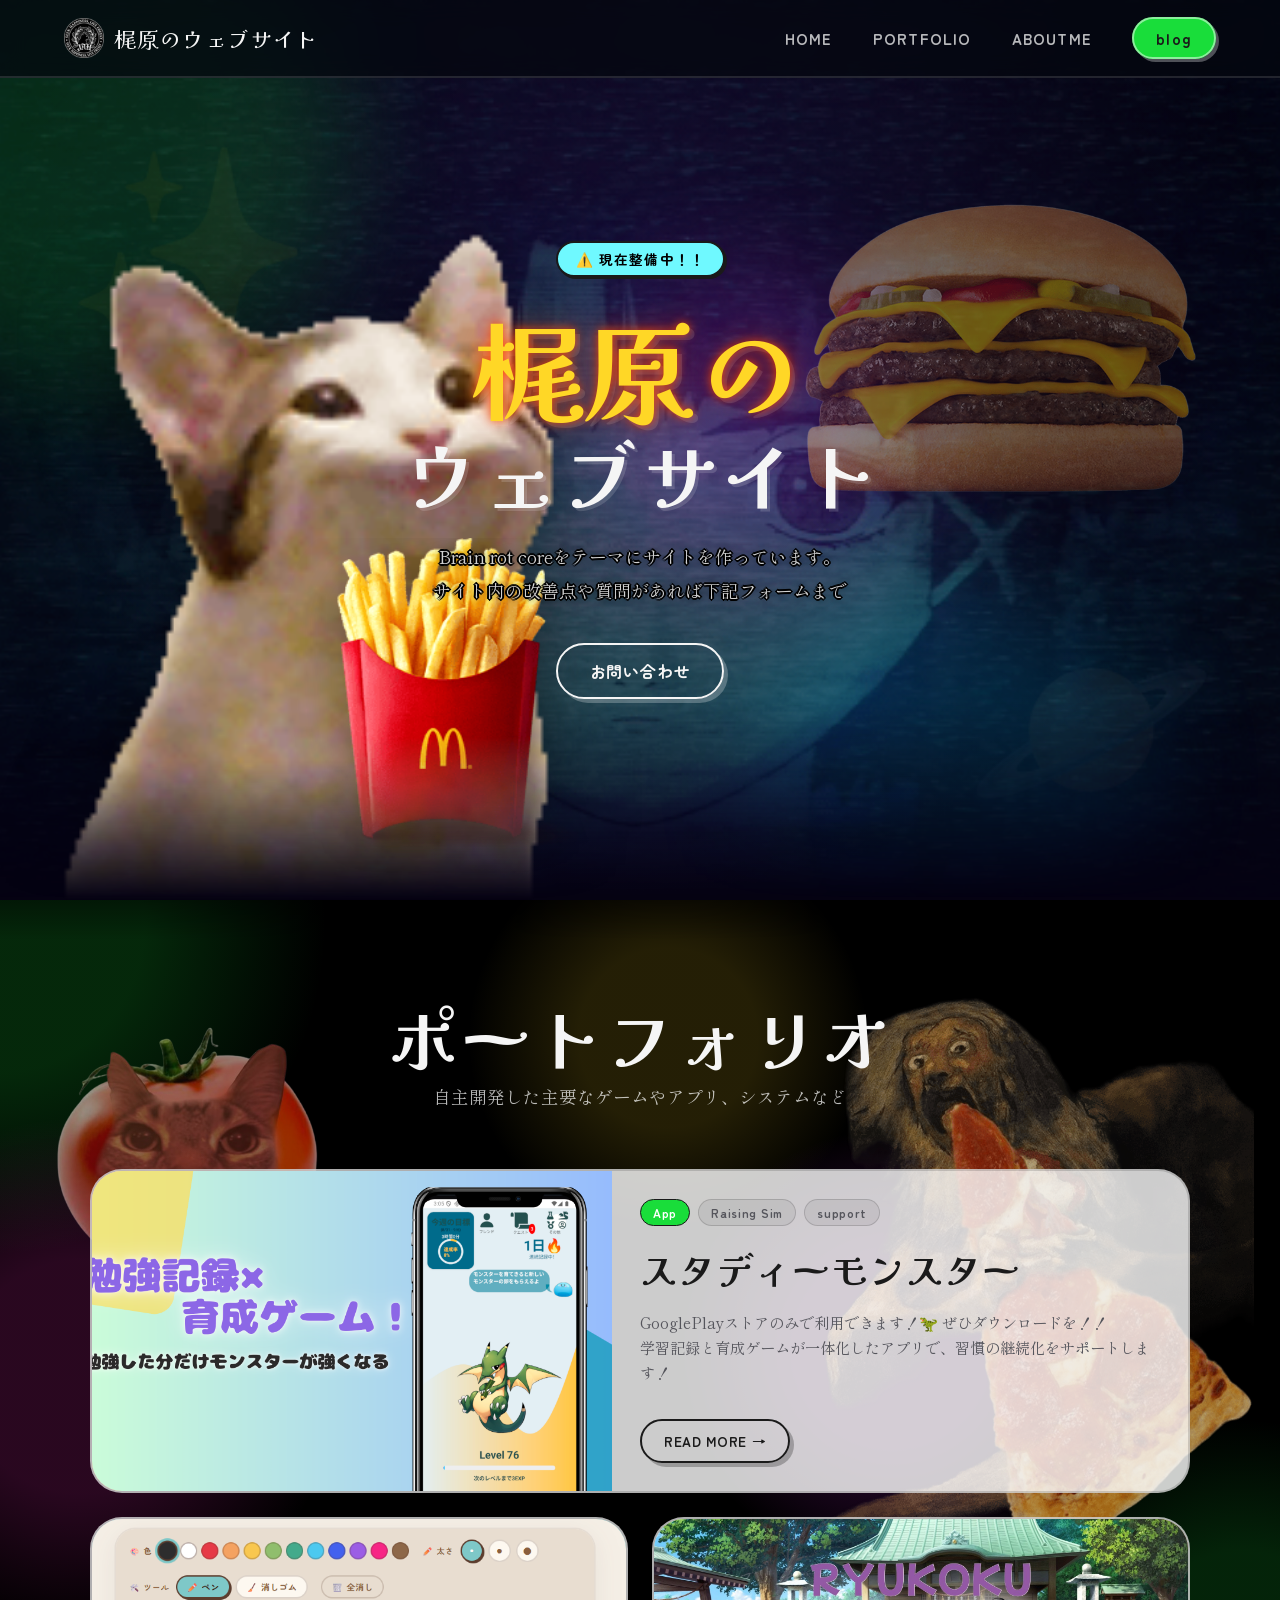
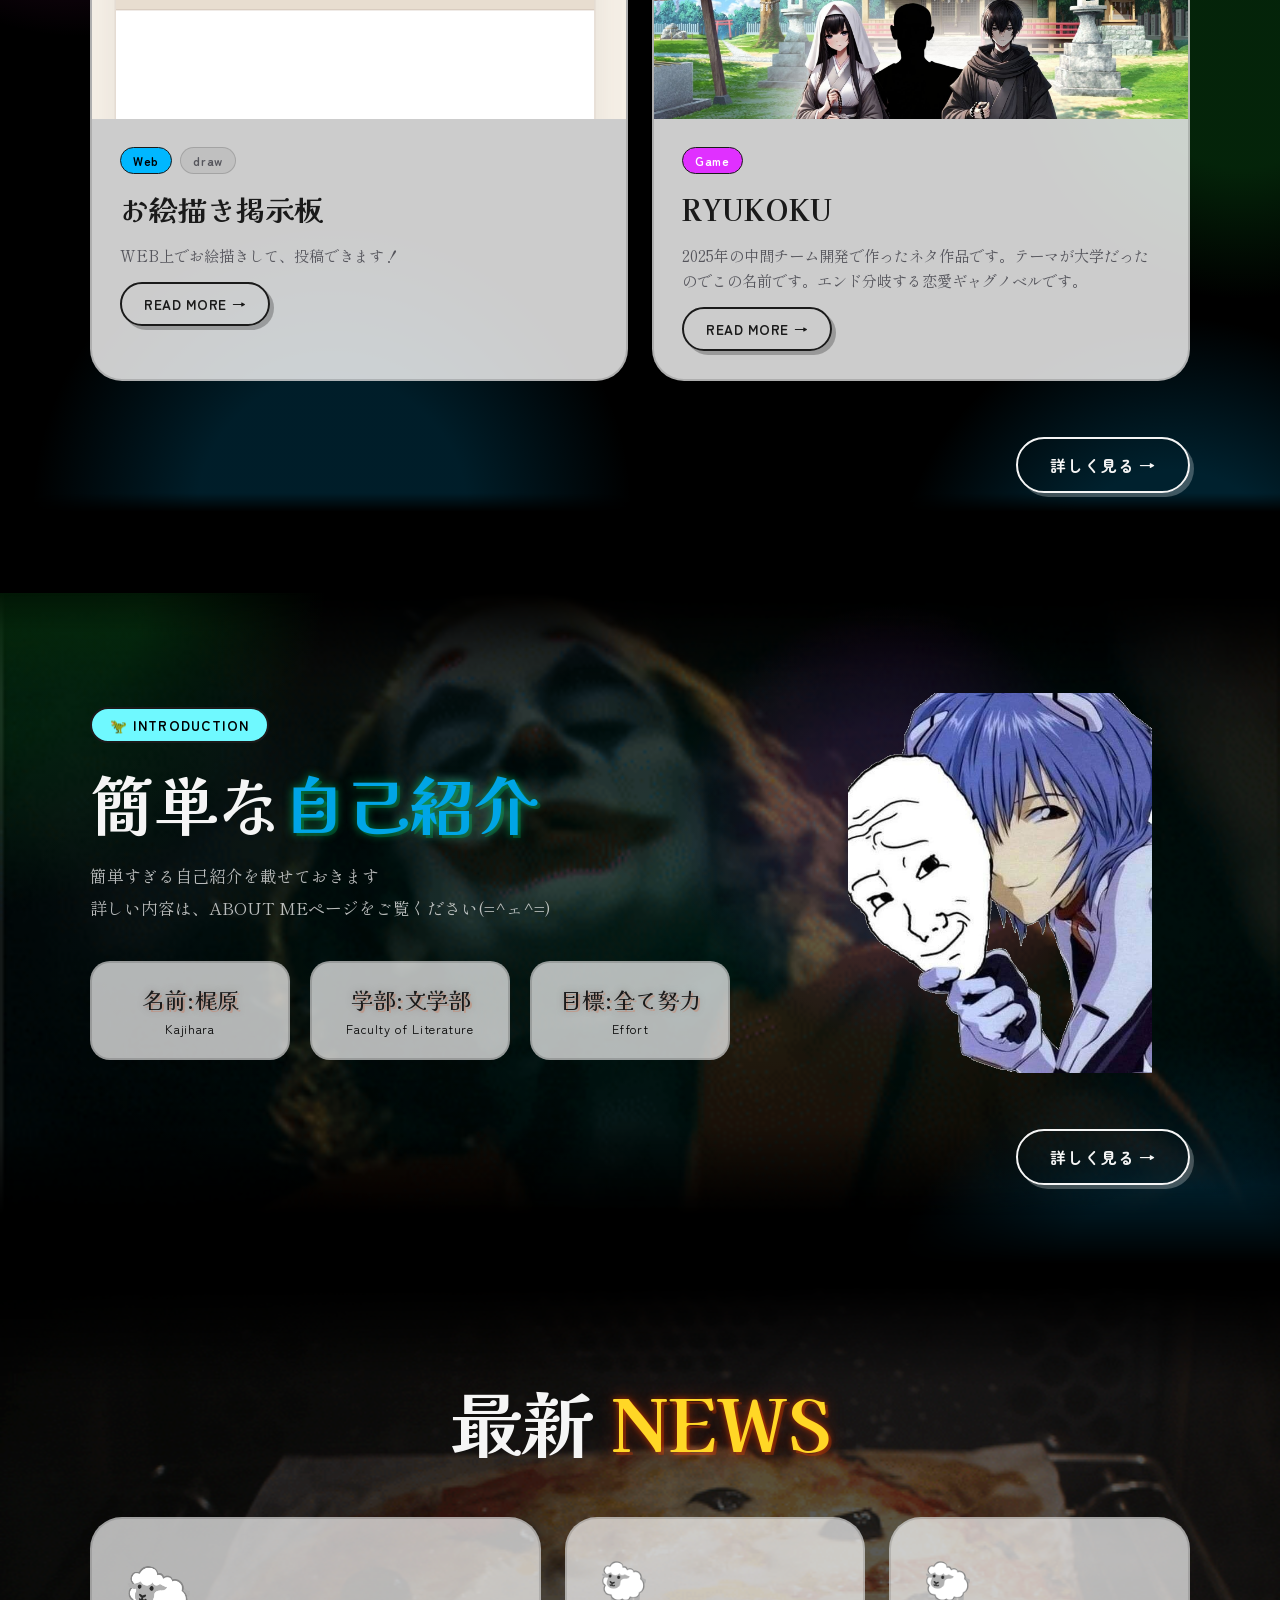
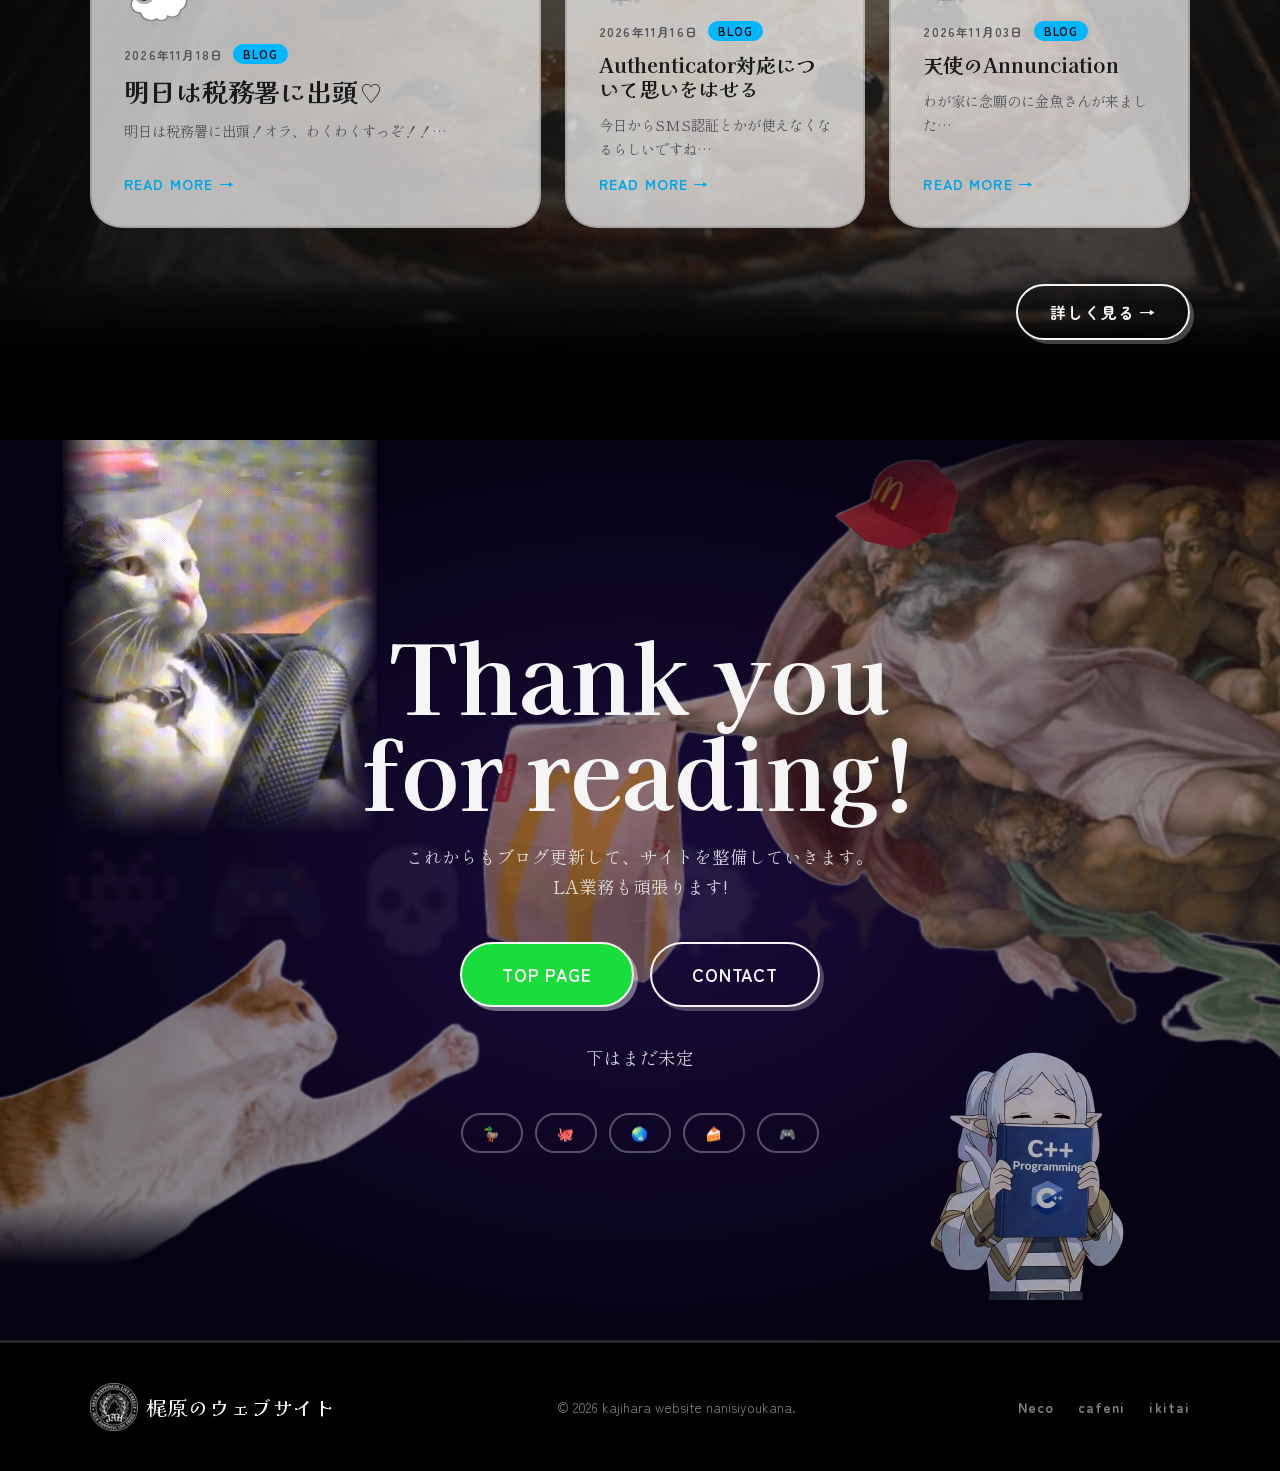
==== commit 0a7ca5de: "aboutmeページ追加" ====
--- a/index.html
+++ b/index.html
@@ -20,6 +20,15 @@
   <link rel="stylesheet" href="index.css" />
   <link href="https://fonts.googleapis.com/css2?family=Zen+Maru+Gothic:wght@400;500;700;900&family=Shippori+Mincho:wght@400;600;700;800&family=Kaisei+Decol:wght@400;700&display=swap" rel="stylesheet" />
 </head>
+  <style>
+    .footer { position: relative; }
+    .footer-fran {
+      position: absolute; right: 16px; bottom: 0;
+      width: 160px; height: 160px;
+      opacity: 0.9; pointer-events: none;
+      image-rendering: pixelated;
+    }
+  </style>
 <body>
 
   <!-- NAV -->
@@ -31,7 +40,7 @@
     <ul class="nav-links">
       <li><a href="index.html">HOME</a></li>
       <li><a href="portfolio.html">PORTFOLIO</a></li>
-      <li><a href="#about">ABOUTME</a></li>
+      <li><a href="about.html">ABOUTME</a></li>
       <li><a href="blog.html" class="nav-cta">blog</a></li>
     </ul>
     <button class="hamburger" id="hamburger" aria-label="menu">☰</button>
@@ -165,8 +174,7 @@
       </div>
     </div>
     <div class="section-more">
-      <!-- ↓ 飛び先のURLを href に貼ってください -->
-      <a href="blog.html" class="btn btn-more">詳しく見る →</a>
+      <a href="about.html" class="btn btn-more">詳しく見る →</a>
     </div>
   </section>
 
--- a/index.css
+++ b/index.css
@@ -33,7 +33,7 @@
 }
 .hero, .hero * { color: var(--space-text); }
 .hero { isolation: isolate; }
-.hero::before { content: ''; position: absolute; inset: 0; background: url('assets/img/Lain.gif') center / cover no-repeat; opacity: 0.20; pointer-events: none; z-index: -1; -webkit-mask-image: var(--fade-bottom); mask-image: var(--fade-bottom); }
+.hero::before { content: ''; position: absolute; inset: 0; background: url('assets/img/Lain.gif') center / cover no-repeat; opacity: 0.30; pointer-events: none; z-index: -1; -webkit-mask-image: var(--fade-bottom); mask-image: var(--fade-bottom); }
 
 .hero-bg-shapes { position: absolute; inset: 0; pointer-events: none; -webkit-mask-image: var(--fade-bottom); mask-image: var(--fade-bottom); }
 .shape {
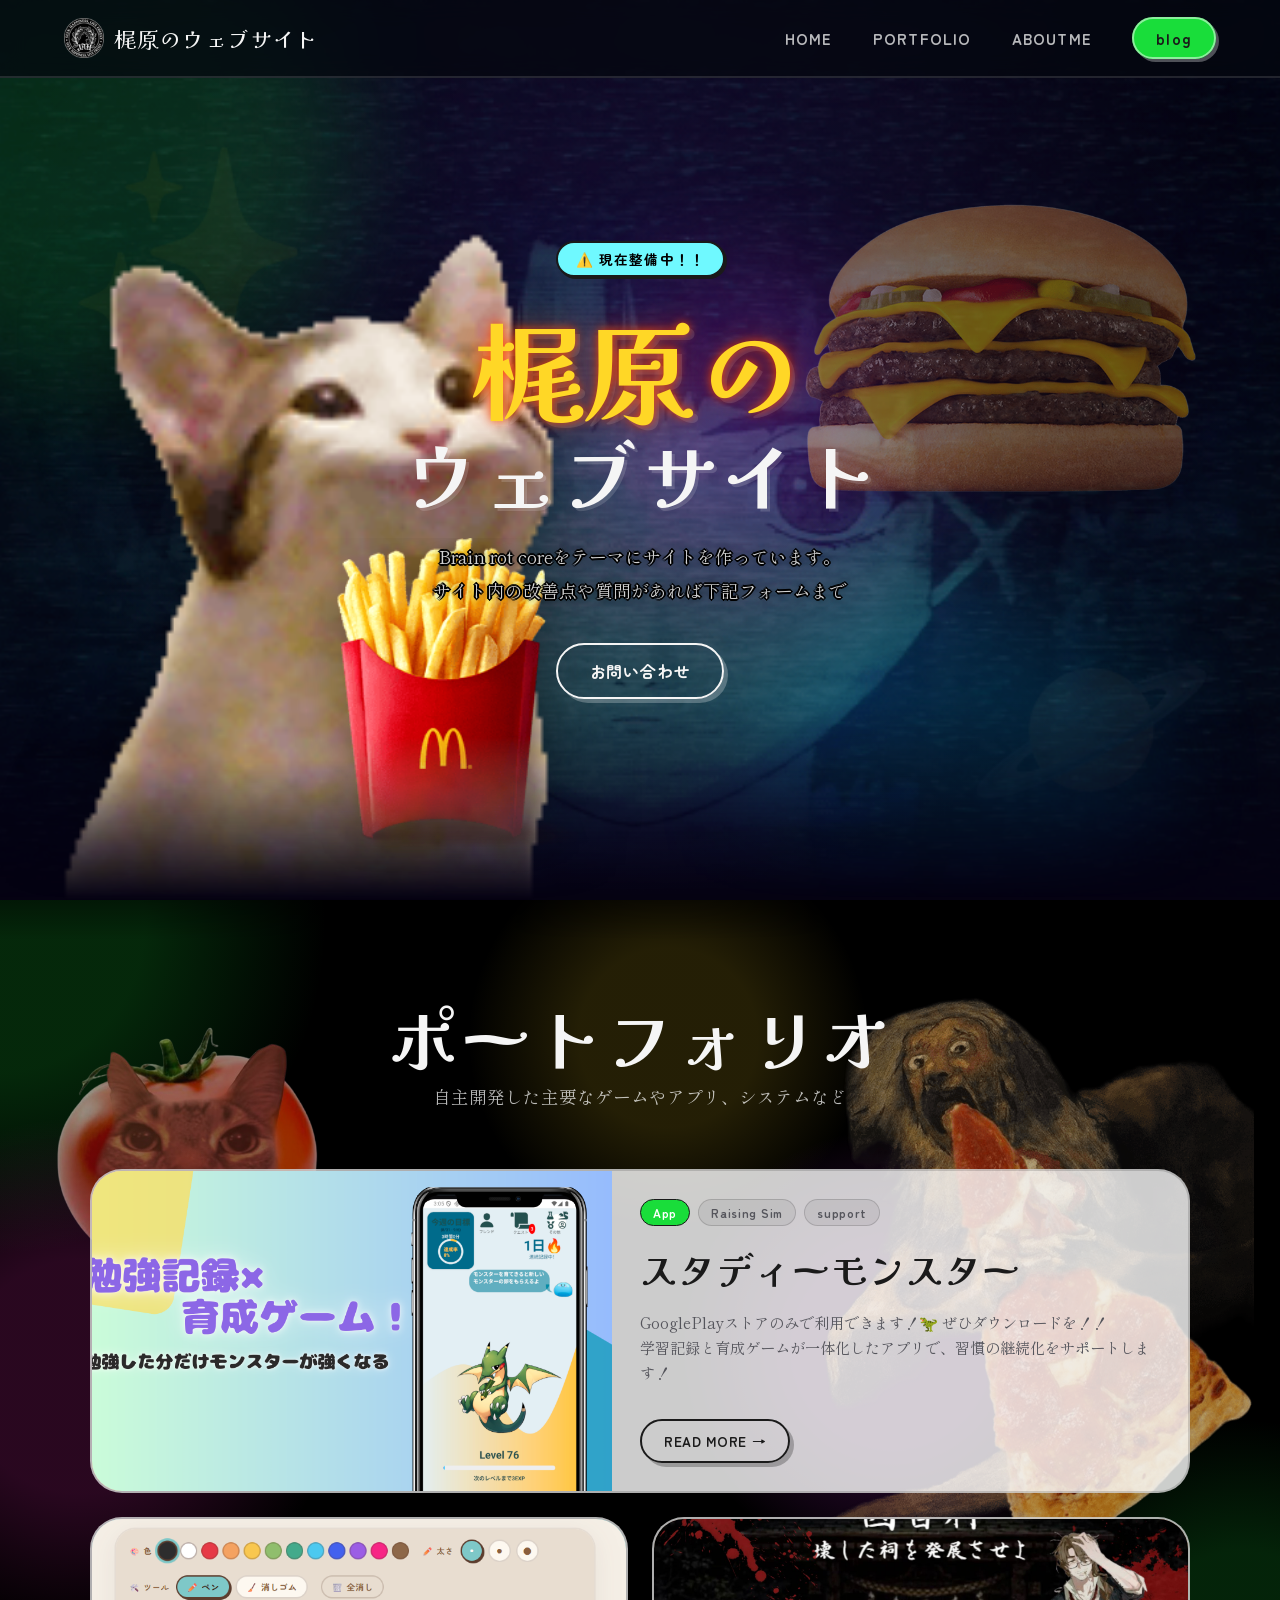
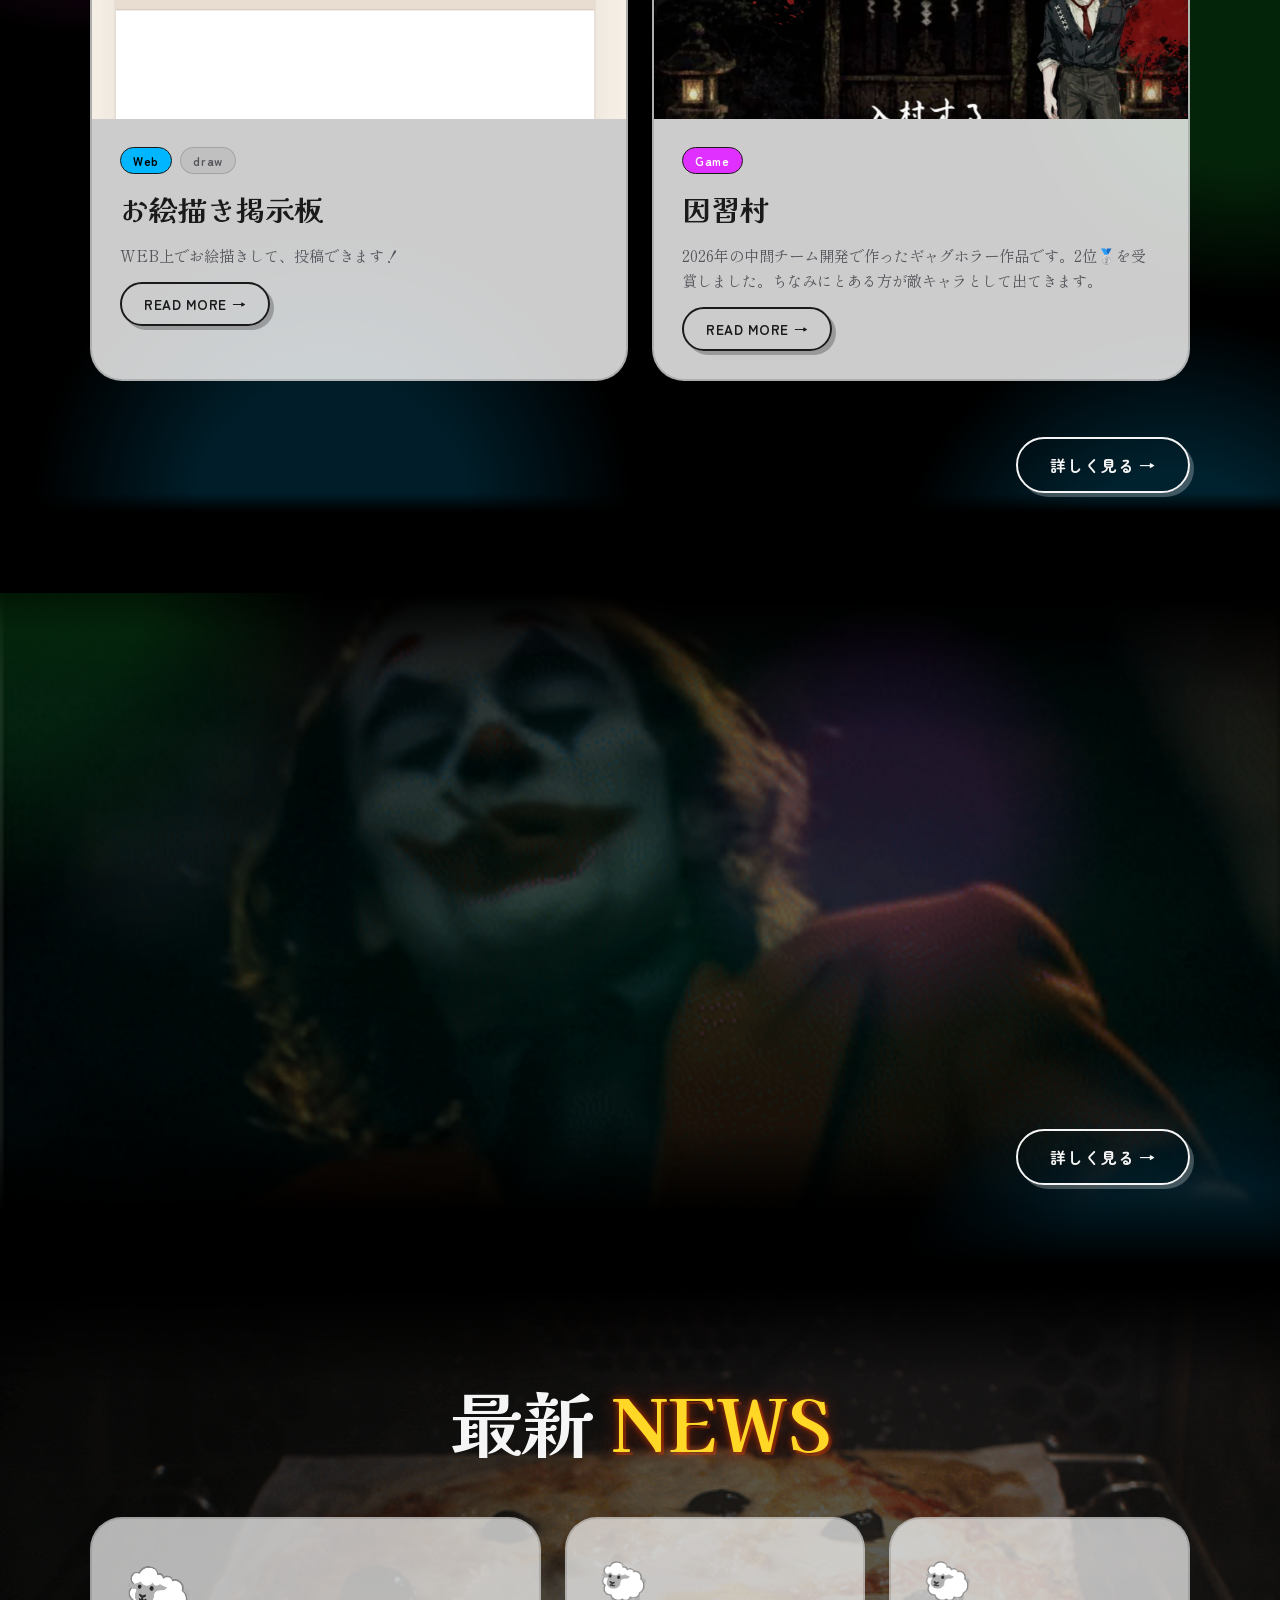
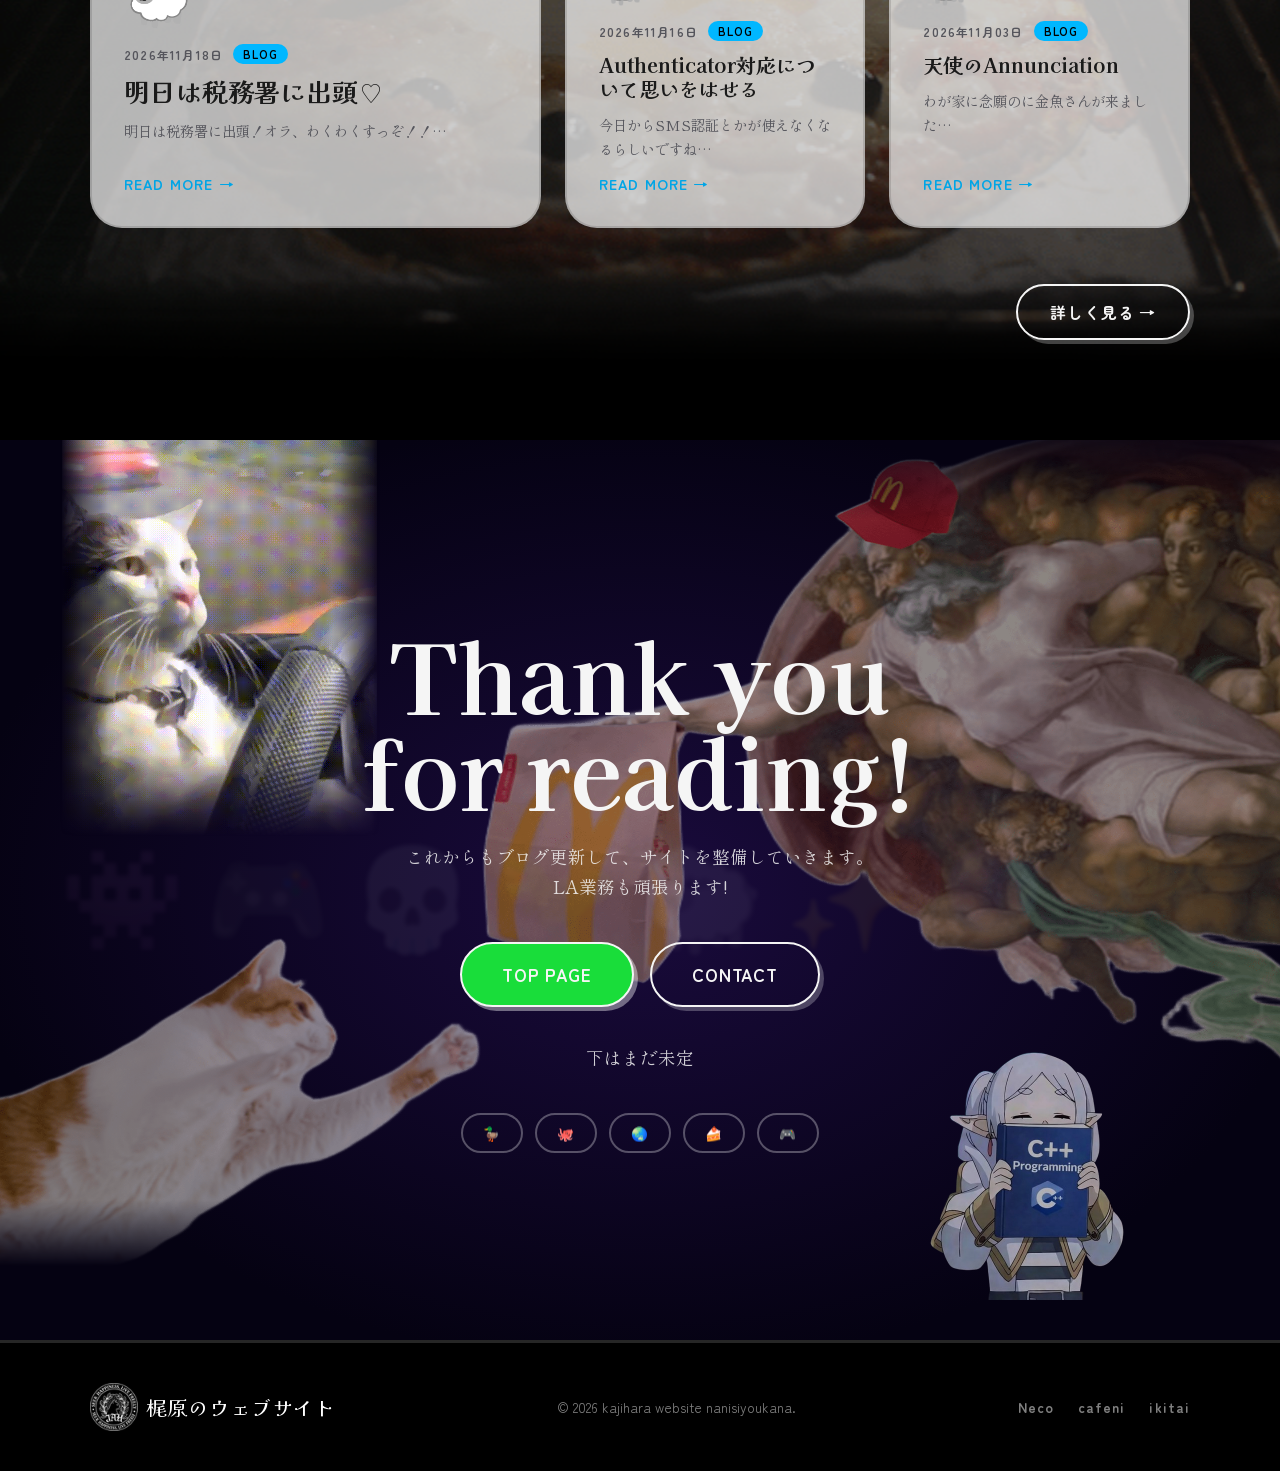
==== commit ec8a782d: "因習村追加" ====
--- a/index.html
+++ b/index.html
@@ -124,15 +124,15 @@
       <div class="game-card">
         <div class="game-card-inner">
           <div class="game-art game-art-3">
-            <img src="assets/img/ryukoku.jpg" alt="RYUKOKU" style="width:100%;height:100%;object-fit:cover;position:absolute;inset:0;" />
+            <img src="assets/img/insyu.jpg" alt="因習村" style="width:100%;height:100%;object-fit:cover;position:absolute;inset:0;" />
           </div>
           <div class="game-info">
             <div class="game-tags">
               <span class="tag tag-hard">Game</span>
             </div>
-            <h3 class="game-title">RYUKOKU</h3>
-            <p class="game-desc">2025年の中間チーム開発で作ったネタ作品です。テーマが大学だったのでこの名前です。エンド分岐する恋愛ギャグノベルです。</p>
-            <a href="portfolio.html?id=piyopiyo-calc" class="btn btn-dark">READ MORE →</a>
+            <h3 class="game-title">因習村</h3>
+            <p class="game-desc">2026年の中間チーム開発で作ったギャグホラー作品です。2位🥈を受賞しました。ちなみにとある方が敵キャラとして出てきます。</p>
+            <a href="portfolio.html?id=insyu-mura" class="btn btn-dark">READ MORE →</a>
           </div>
         </div>
       </div>
